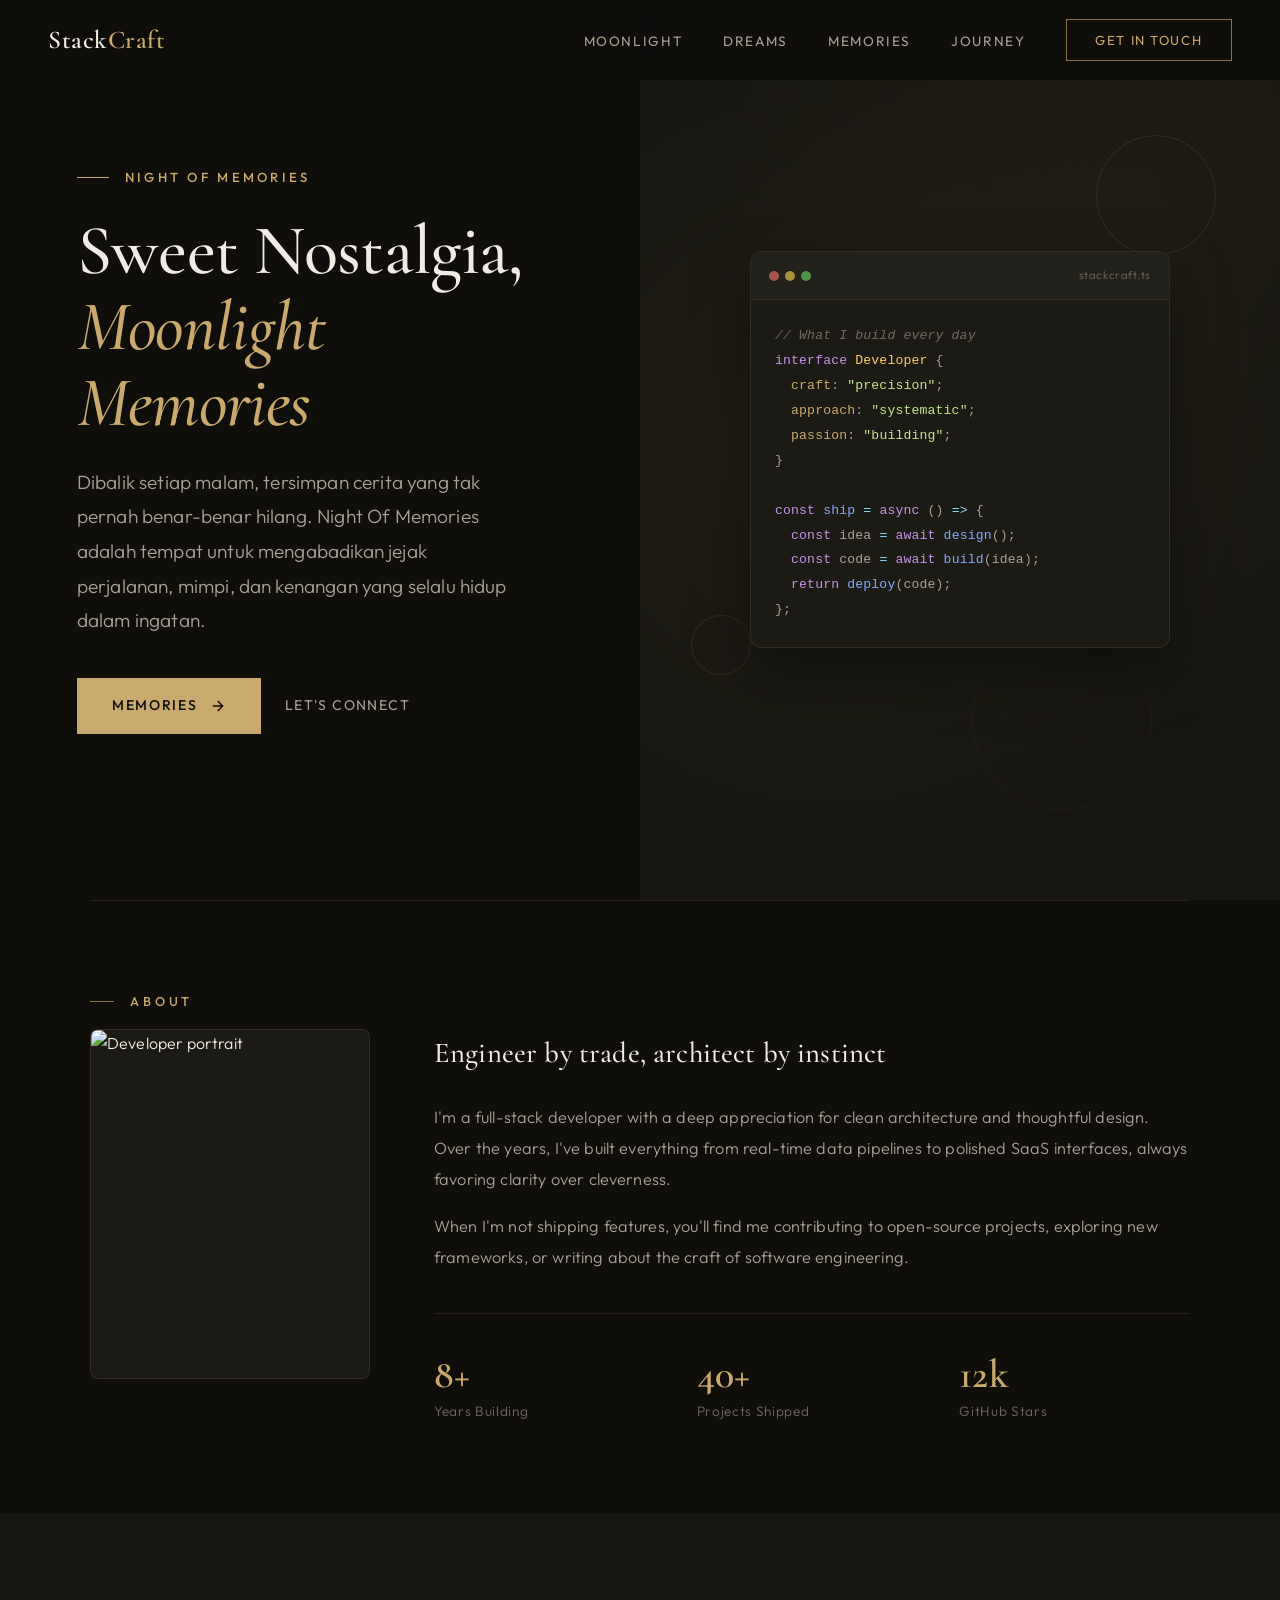
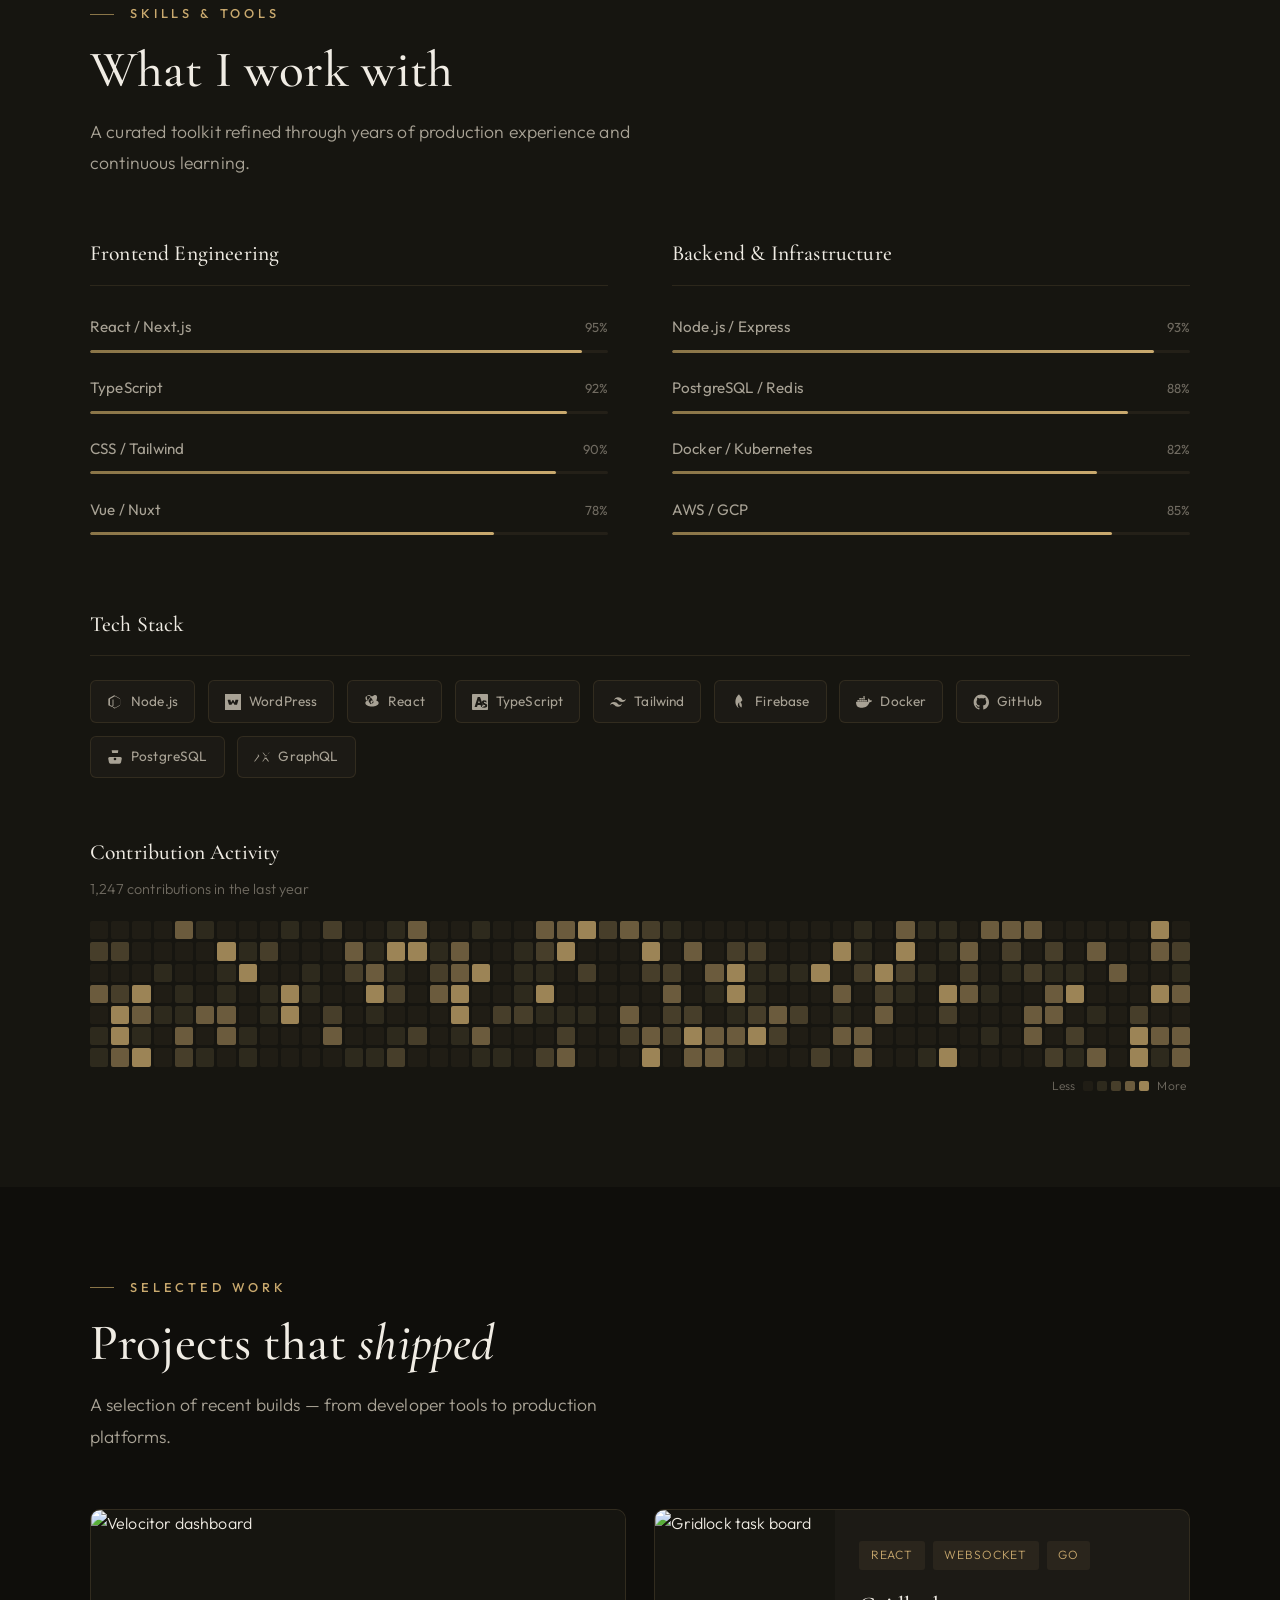
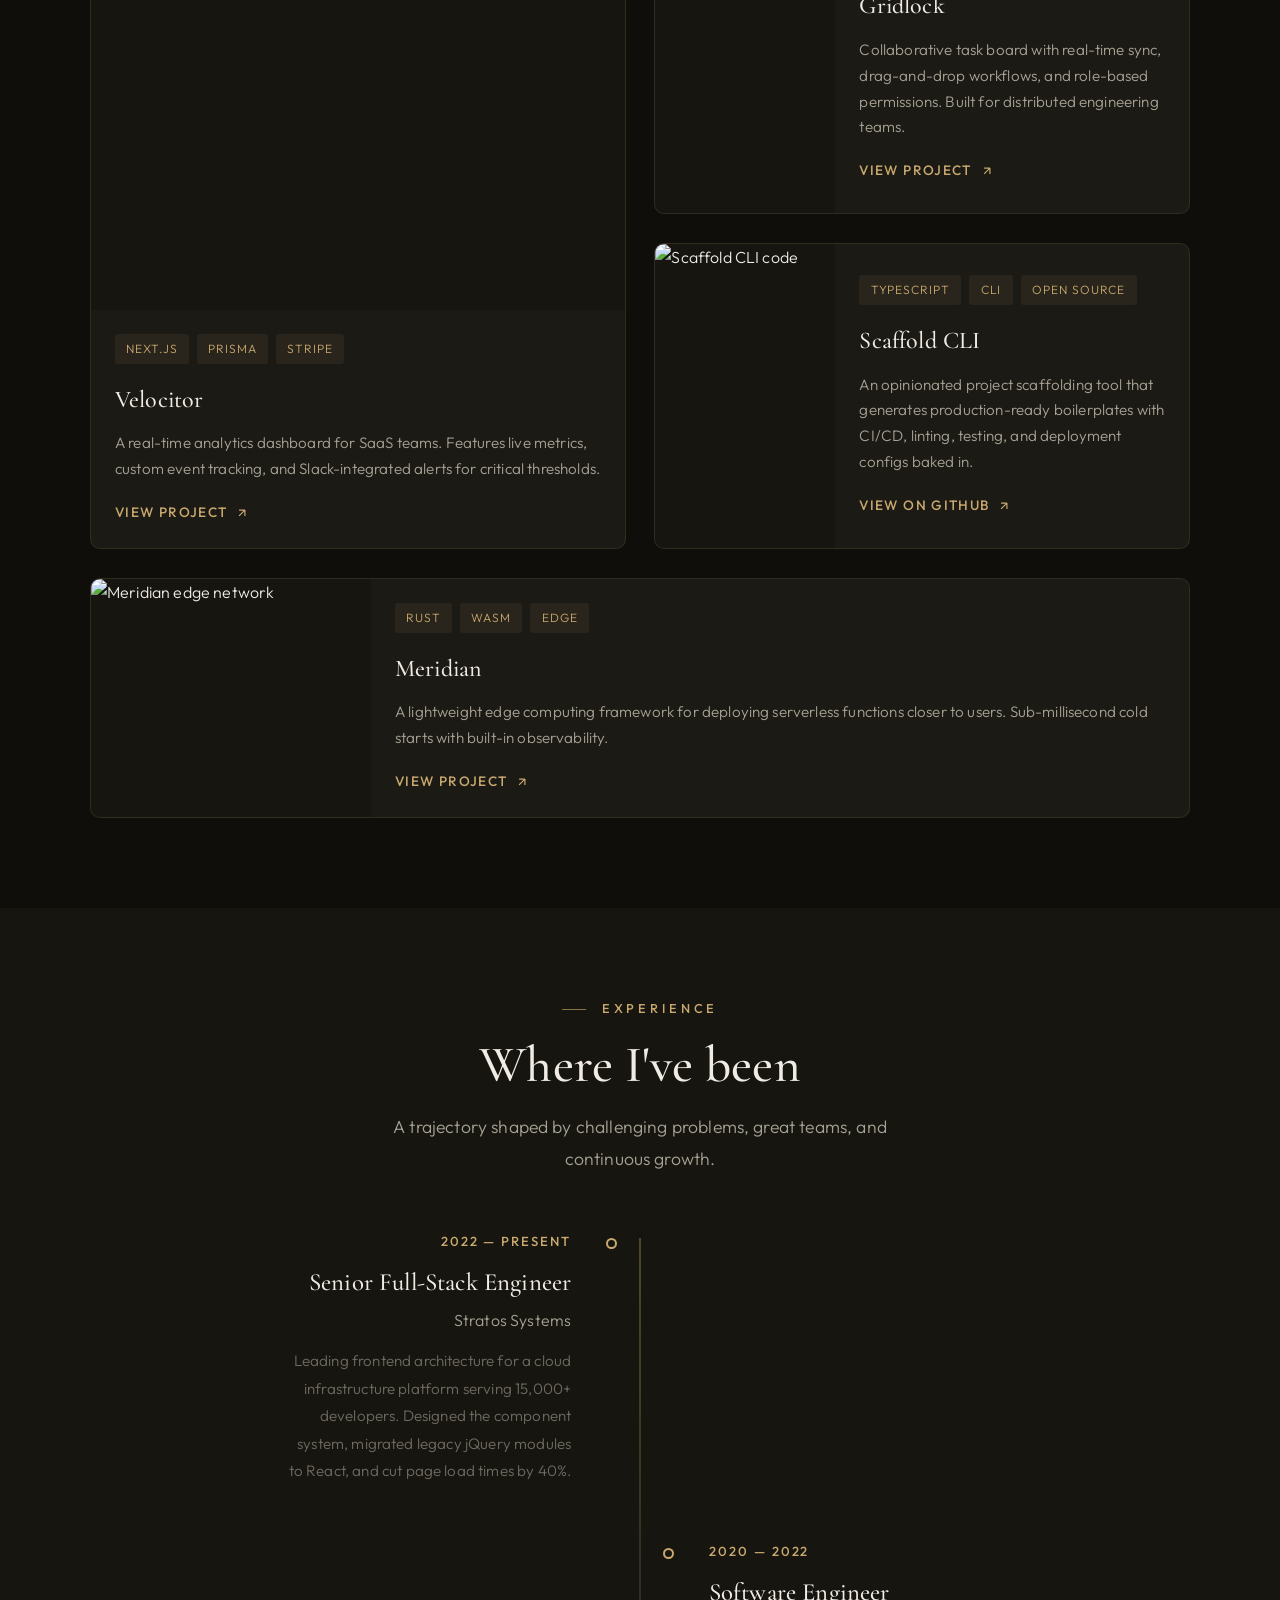
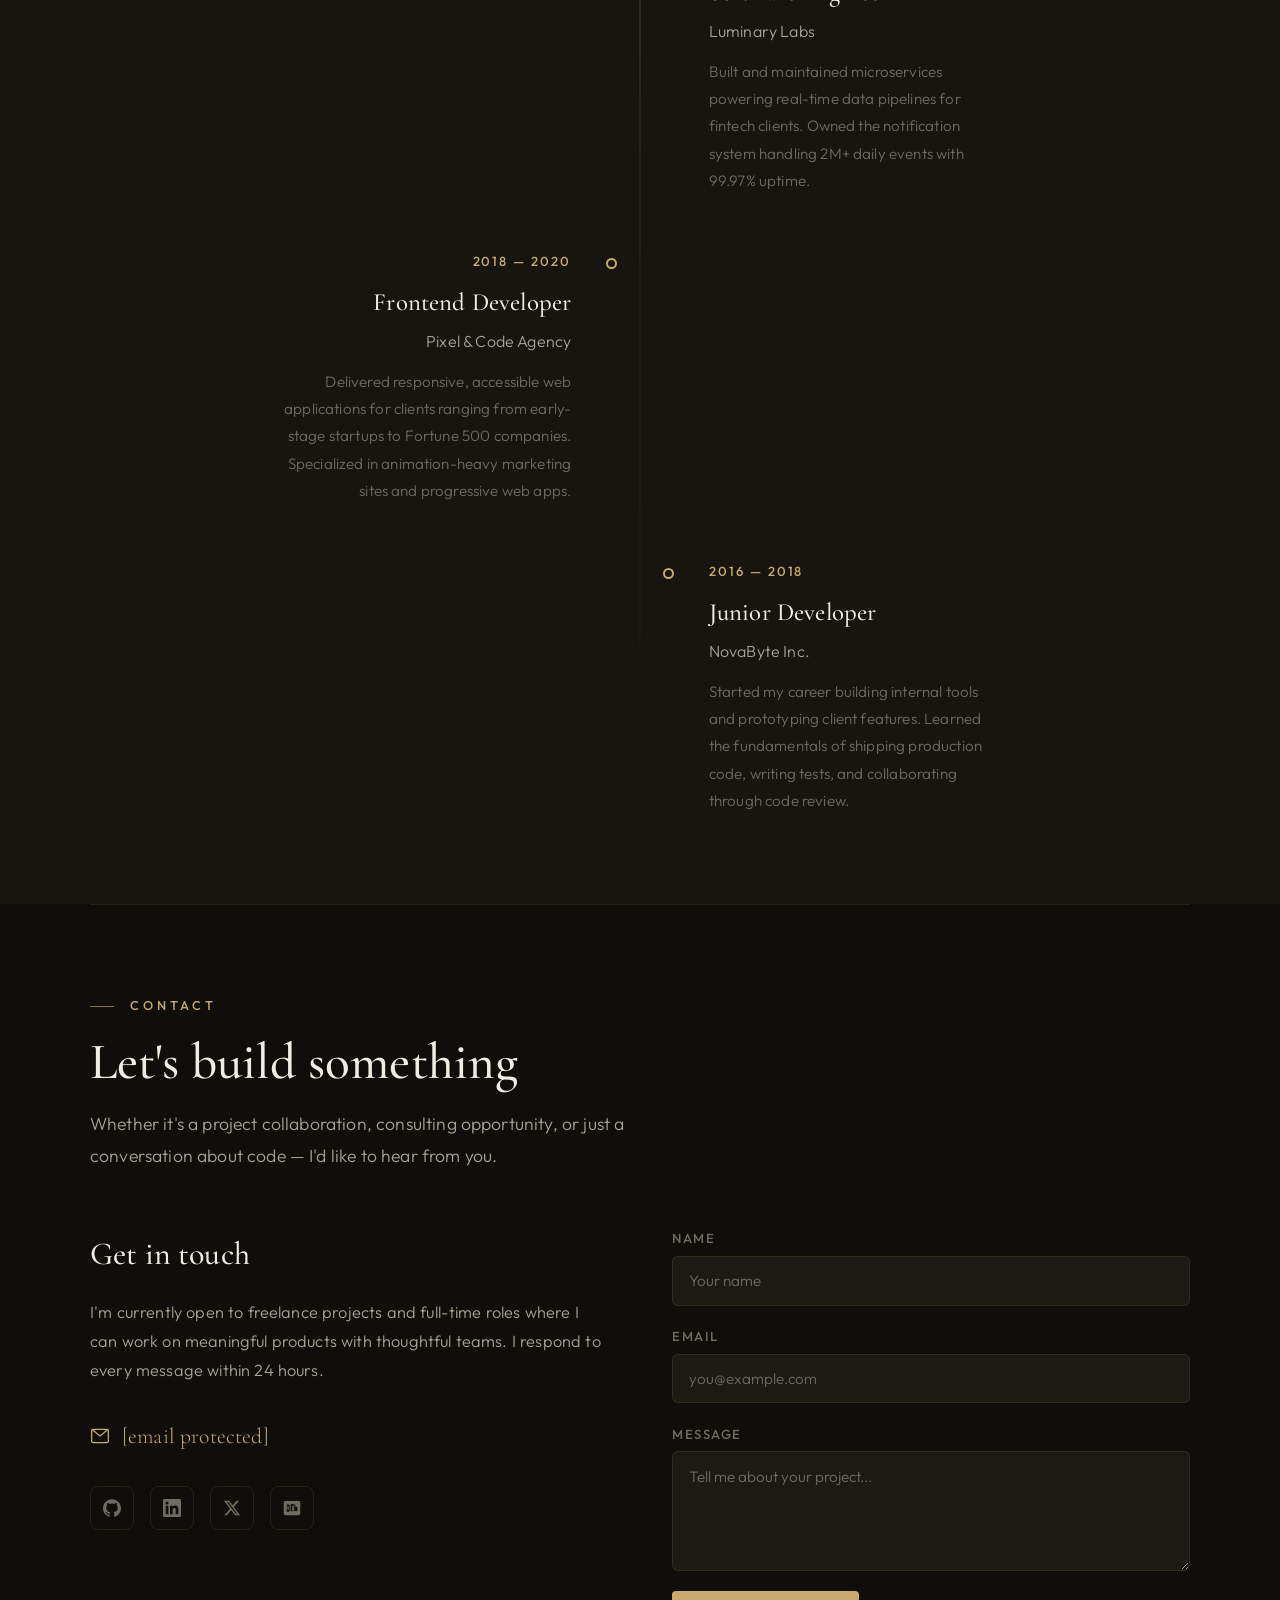
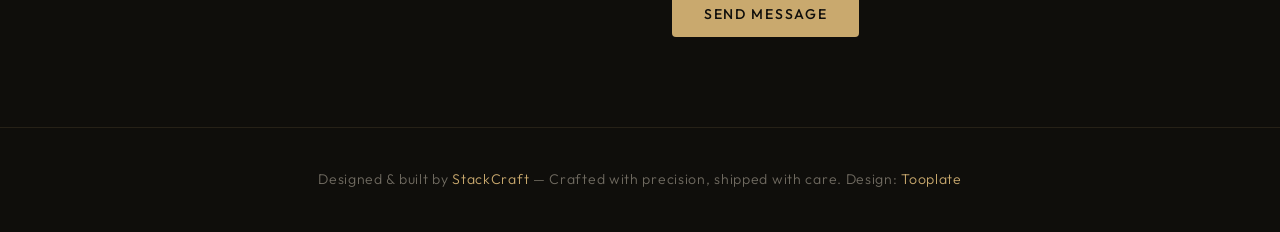
==== index.html @ 0dd288e6 "Update index.html" ====
<!DOCTYPE html>
<html lang="en">
<head>
<meta charset="UTF-8">
<meta name="viewport" content="width=device-width, initial-scale=1.0">
<meta name="description" content="Every Memories Shine Like Star-Memories Never Fade">
<meta name="author" content="Starry Dreams">
<meta name="theme-color" content="#1a1814">
<link rel="icon" type="image/svg+xml" href="data:image/svg+xml,<svg xmlns='http://www.w3.org/2000/svg' viewBox='0 0 32 32'><rect width='32' height='32' rx='6' fill='%231a1814'/><text x='16' y='22' text-anchor='middle' fill='%23c9a96e' font-family='serif' font-size='18' font-weight='bold'>S</text></svg>">
<title>Every Memories Shine Like Star-Memories Never Fade</title>
  <!--
  Tooplate 2162 StackCraft
  https://www.tooplate.com/view/2162-stackcraft
  Free HTML CSS Template
  -->
<link rel="preconnect" href="https://fonts.googleapis.com">
<link rel="preconnect" href="https://fonts.gstatic.com" crossorigin>
<link href="https://fonts.googleapis.com/css2?family=Cormorant+Garamond:ital,wght@0,400;0,500;0,600;0,700;1,400;1,500&family=Outfit:wght@300;400;500;600&display=swap" rel="stylesheet">
  <link rel="stylesheet" href="tooplate-stackcraft-style.css">
</head>
<body>

<!-- ============ NAVIGATION ============ -->
<nav class="nav" id="nav">
  <div class="nav-inner">
    <a href="#hero" class="nav-logo">Stack<span>Craft</span></a>
    <ul class="nav-links" id="navLinks">
      <li><a href="#about">Moonlight</a></li>
      <li><a href="#skills">Dreams</a></li>
      <li><a href="#projects">Memories</a></li>
      <li><a href="#experience">Journey</a></li>
      <li><a href="#contact" class="nav-cta">Get in Touch</a></li>
    </ul>
    <button class="nav-toggle" id="navToggle" aria-label="Toggle navigation">
      <span></span><span></span><span></span>
    </button>
  </div>
</nav>

<!-- ============ HERO ============ -->
<section class="hero" id="hero">
  <div class="hero-content">
    <div class="hero-label">Night Of Memories</div>
    <h1 class="hero-title">Sweet Nostalgia,<br><em>Moonlight Memories</em></h1>
    <p class="hero-tagline">Dibalik setiap malam, tersimpan cerita yang tak pernah benar-benar hilang. Night Of Memories adalah tempat untuk mengabadikan jejak perjalanan, mimpi, dan kenangan yang selalu hidup dalam ingatan.</p>
    <div class="hero-actions">
      <a href="#projects" class="btn-primary">
        Memories
        <svg viewBox="0 0 24 24" fill="none" stroke="currentColor" stroke-width="2" stroke-linecap="round"><path d="M5 12h14M12 5l7 7-7 7"/></svg>
      </a>
      <a href="#contact" class="btn-ghost">Let's connect</a>
    </div>
  </div>

  <div class="hero-visual">
    <div class="hero-float hero-float-1"></div>
    <div class="hero-float hero-float-2"></div>
    <div class="hero-float hero-float-3"></div>

    <div class="hero-code-block">
      <div class="code-header">
        <div class="code-dot"></div>
        <div class="code-dot"></div>
        <div class="code-dot"></div>
        <span class="code-title">stackcraft.ts</span>
      </div>
      <div class="code-body">
        <span class="cm">// What I build every day</span><br>
        <span class="kw">interface</span> <span class="typ">Developer</span> {<br>
        &nbsp;&nbsp;<span class="pr">craft</span>: <span class="str">"precision"</span>;<br>
        &nbsp;&nbsp;<span class="pr">approach</span>: <span class="str">"systematic"</span>;<br>
        &nbsp;&nbsp;<span class="pr">passion</span>: <span class="str">"building"</span>;<br>
        }<br><br>
        <span class="kw">const</span> <span class="fn">ship</span> <span class="op">=</span> <span class="kw">async</span> () <span class="op">=></span> {<br>
        &nbsp;&nbsp;<span class="kw">const</span> idea <span class="op">=</span> <span class="kw">await</span> <span class="fn">design</span>();<br>
        &nbsp;&nbsp;<span class="kw">const</span> code <span class="op">=</span> <span class="kw">await</span> <span class="fn">build</span>(idea);<br>
        &nbsp;&nbsp;<span class="kw">return</span> <span class="fn">deploy</span>(code);<br>
        };
      </div>
    </div>
  </div>
</section>

<!-- ============ ABOUT ============ -->
<div class="divider"></div>
<section class="section" id="about">
  <div class="section-inner">
    <div class="section-label reveal">About</div>
    <div class="about-grid">
      <div class="about-photo reveal">
        <img src="images/about.jpg" alt="Developer portrait" style="width:100%;height:100%;object-fit:cover;">
      </div>
      <div class="about-text reveal">
        <h3>Engineer by trade, architect by instinct</h3>
        <p>I'm a full-stack developer with a deep appreciation for clean architecture and thoughtful design. Over the years, I've built everything from real-time data pipelines to polished SaaS interfaces, always favoring clarity over cleverness.</p>
        <p>When I'm not shipping features, you'll find me contributing to open-source projects, exploring new frameworks, or writing about the craft of software engineering.</p>
        <div class="about-stats">
          <div>
            <div class="stat-number">8+</div>
            <div class="stat-label">Years Building</div>
          </div>
          <div>
            <div class="stat-number">40+</div>
            <div class="stat-label">Projects Shipped</div>
          </div>
          <div>
            <div class="stat-number">12k</div>
            <div class="stat-label">GitHub Stars</div>
          </div>
        </div>
      </div>
    </div>
  </div>
</section>

<!-- ============ SKILLS ============ -->
<section class="section skills-section" id="skills">
  <div class="section-inner">
    <div class="section-label reveal">Skills &amp; Tools</div>
    <div class="section-title reveal">What I work with</div>
    <div class="section-subtitle reveal">A curated toolkit refined through years of production experience and continuous learning.</div>

    <div class="skills-grid">
      <div class="skill-category reveal">
        <h4>Frontend Engineering</h4>
        <div class="skill-bar">
          <div class="skill-bar-header"><span class="skill-bar-name">React / Next.js</span><span class="skill-bar-pct">95%</span></div>
          <div class="skill-bar-track"><div class="skill-bar-fill" style="--w:95%"></div></div>
        </div>
        <div class="skill-bar">
          <div class="skill-bar-header"><span class="skill-bar-name">TypeScript</span><span class="skill-bar-pct">92%</span></div>
          <div class="skill-bar-track"><div class="skill-bar-fill" style="--w:92%"></div></div>
        </div>
        <div class="skill-bar">
          <div class="skill-bar-header"><span class="skill-bar-name">CSS / Tailwind</span><span class="skill-bar-pct">90%</span></div>
          <div class="skill-bar-track"><div class="skill-bar-fill" style="--w:90%"></div></div>
        </div>
        <div class="skill-bar">
          <div class="skill-bar-header"><span class="skill-bar-name">Vue / Nuxt</span><span class="skill-bar-pct">78%</span></div>
          <div class="skill-bar-track"><div class="skill-bar-fill" style="--w:78%"></div></div>
        </div>
      </div>
      <div class="skill-category reveal">
        <h4>Backend &amp; Infrastructure</h4>
        <div class="skill-bar">
          <div class="skill-bar-header"><span class="skill-bar-name">Node.js / Express</span><span class="skill-bar-pct">93%</span></div>
          <div class="skill-bar-track"><div class="skill-bar-fill" style="--w:93%"></div></div>
        </div>
        <div class="skill-bar">
          <div class="skill-bar-header"><span class="skill-bar-name">PostgreSQL / Redis</span><span class="skill-bar-pct">88%</span></div>
          <div class="skill-bar-track"><div class="skill-bar-fill" style="--w:88%"></div></div>
        </div>
        <div class="skill-bar">
          <div class="skill-bar-header"><span class="skill-bar-name">Docker / Kubernetes</span><span class="skill-bar-pct">82%</span></div>
          <div class="skill-bar-track"><div class="skill-bar-fill" style="--w:82%"></div></div>
        </div>
        <div class="skill-bar">
          <div class="skill-bar-header"><span class="skill-bar-name">AWS / GCP</span><span class="skill-bar-pct">85%</span></div>
          <div class="skill-bar-track"><div class="skill-bar-fill" style="--w:85%"></div></div>
        </div>
      </div>
    </div>

    <!-- Tech Stack Icons -->
    <div class="tech-stack reveal">
      <h4>Tech Stack</h4>
      <div class="tech-icons">
        <div class="tech-icon">
          <svg viewBox="0 0 24 24" fill="currentColor"><path d="M12 21.985c-.275 0-.532-.074-.772-.202l-2.439-1.448c-.365-.203-.182-.277-.072-.314.487-.17.586-.21 1.101-.508.056-.03.129-.018.185.015l1.873 1.115c.074.036.166.036.236 0l7.3-4.226c.072-.041.118-.12.118-.21V7.768c0-.091-.046-.174-.118-.213l-7.3-4.222c-.07-.041-.166-.041-.236 0l-7.3 4.222c-.078.041-.122.124-.122.213v8.44c0 .086.046.166.122.21l2 1.157c1.082.548 1.747-.095 1.747-.735V8.502c0-.124.1-.22.222-.22h.936c.12 0 .222.098.222.22v8.338c0 1.449-.788 2.28-2.156 2.28-.42 0-.752 0-1.688-.46l-1.918-1.105A1.551 1.551 0 0 1 2 16.21V7.768c0-.57.301-1.098.79-1.382l7.3-4.226a1.584 1.584 0 0 1 1.544 0l7.3 4.226c.49.286.79.812.79 1.382v8.44c0 .572-.3 1.096-.79 1.38l-7.3 4.223a1.56 1.56 0 0 1-.634.174z"/></svg>
          Node.js
        </div>
        <div class="tech-icon">
          <svg viewBox="0 0 24 24" fill="currentColor"><path d="M0 12v12h24V0H0zm19.34-3.2c.1 0 .36.04.5.28.12.2.1.48.04.7l-1.78 6.1c-.06.22-.22.4-.48.4H14.5c-.14 0-.28-.04-.36-.18l-2.1-3.5-2.38 3.5c-.1.14-.24.18-.38.18H6.38c-.24 0-.42-.18-.48-.4L4.12 9.78c-.04-.22-.06-.5.04-.7.14-.24.4-.28.5-.28h3.08c.28 0 .46.18.52.4l.84 3.58 2.06-3.5c.08-.16.24-.28.44-.28h.64c.2 0 .34.12.44.28l2.02 3.5.86-3.58c.06-.22.26-.4.52-.4z"/></svg>
          WordPress
        </div>
        <div class="tech-icon">
          <svg viewBox="0 0 24 24" fill="currentColor"><path d="M14.23 12.004a2.236 2.236 0 0 1-2.235 2.236 2.236 2.236 0 0 1-2.236-2.236 2.236 2.236 0 0 1 2.235-2.236 2.236 2.236 0 0 1 2.236 2.236zm2.648-10.69c-1.346 0-3.107.96-4.888 2.622C10.21 2.274 8.449 1.314 7.103 1.314c-.897 0-1.636.393-2.142 1.138-.996 1.463-.763 4.164.67 7.413C3.28 10.68 2 12.026 2 13.387 2 16.32 6.84 18.686 12 18.686s10-2.367 10-5.3c0-1.36-1.28-2.706-3.632-3.52 1.434-3.25 1.666-5.95.67-7.413-.506-.745-1.244-1.138-2.14-1.138zM7.103 2.714c.474 0 1.494.362 2.884 1.616-1.262 1.22-2.47 2.71-3.504 4.363A29.496 29.496 0 0 0 3.26 9.86c-1.152-2.65-1.326-4.736-.654-5.724.28-.412.676-.622 1.202-.622h.001l.294.2zm-.4 7.688c.467-.892.982-1.74 1.538-2.536a27.16 27.16 0 0 1 1.96-2.546 27.16 27.16 0 0 1 1.96 2.546c.556.796 1.072 1.644 1.538 2.536a26.27 26.27 0 0 1-1.538 2.536 27.16 27.16 0 0 1-1.96 2.546 27.16 27.16 0 0 1-1.96-2.546 26.27 26.27 0 0 1-1.538-2.536zm7.674 4.79c-.748.868-1.538 1.672-2.358 2.4.82-.728 1.61-1.532 2.358-2.4z"/></svg>
          React
        </div>
        <div class="tech-icon">
          <svg viewBox="0 0 24 24" fill="currentColor"><path d="M1.125 0C.502 0 0 .502 0 1.125v21.75C0 23.498.502 24 1.125 24h21.75c.623 0 1.125-.502 1.125-1.125V1.125C24 .502 23.498 0 22.875 0zm17.363 9.75c.612 0 1.154.037 1.677.12a6.988 6.988 0 0 1 1.407.405v3.068h-.006a3.348 3.348 0 0 0-.633-.81 2.82 2.82 0 0 0-1.071-.637 2.34 2.34 0 0 0-.825-.15c-.318 0-.6.075-.843.225-.24.15-.36.39-.36.72 0 .21.06.39.18.54.12.15.27.27.45.375.18.105.39.195.63.27.24.075.48.15.72.225.42.12.81.27 1.17.45.36.18.675.405.945.675.27.27.48.585.63.945.15.36.225.78.225 1.26 0 .645-.12 1.17-.36 1.575-.24.405-.57.72-.99.945-.42.225-.9.375-1.44.45a9.497 9.497 0 0 1-1.71.105 10.58 10.58 0 0 1-1.875-.18 6.018 6.018 0 0 1-1.5-.495v-3.27a3.91 3.91 0 0 0 .75.87c.285.255.6.465.945.63.345.165.69.285 1.035.36.345.075.66.105.945.105.39 0 .705-.06.945-.18.24-.12.36-.345.36-.675 0-.24-.075-.435-.225-.585a2.136 2.136 0 0 0-.6-.42 8.162 8.162 0 0 0-.84-.345l-.975-.345c-.795-.3-1.41-.72-1.845-1.26-.435-.54-.652-1.215-.652-2.025 0-.585.12-1.095.36-1.53.24-.435.555-.795.945-1.08.39-.285.84-.495 1.35-.63.51-.135 1.035-.202 1.575-.202zM8.602 4.5h3.45L17.4 19.5H13.8l-.933-2.834H8.437L7.5 19.5H3.9zm1.8 4.95L9.127 13.5h2.636L10.388 9.45z"/></svg>
          TypeScript
        </div>
        <div class="tech-icon">
          <svg viewBox="0 0 24 24" fill="currentColor"><path d="M12.001 4.8c-3.2 0-5.2 1.6-6 4.8 1.2-1.6 2.6-2.2 4.2-1.8.913.228 1.565.89 2.288 1.624C13.666 10.618 15.027 12 18.001 12c3.2 0 5.2-1.6 6-4.8-1.2 1.6-2.6 2.2-4.2 1.8-.913-.228-1.565-.89-2.288-1.624C16.337 6.182 14.976 4.8 12.001 4.8zm-6 7.2c-3.2 0-5.2 1.6-6 4.8 1.2-1.6 2.6-2.2 4.2-1.8.913.228 1.565.89 2.288 1.624 1.177 1.194 2.538 2.576 5.512 2.576 3.2 0 5.2-1.6 6-4.8-1.2 1.6-2.6 2.2-4.2 1.8-.913-.228-1.565-.89-2.288-1.624C10.337 13.382 8.976 12 6.001 12z"/></svg>
          Tailwind
        </div>
        <div class="tech-icon">
          <svg viewBox="0 0 24 24" fill="currentColor"><path d="M17.193 9.555c-1.264-5.58-4.252-7.414-4.573-8.115-.28-.394-.53-.954-.735-1.44-.036.495-.055.685-.523 1.184-.723.566-4.438 3.682-4.74 10.02-.282 5.912 4.27 9.435 4.888 9.884l.07.05A73.49 73.49 0 0 1 10.3 18.2c-.25-2.14.37-4.128 2.287-5.7 0 0-.684 2.542.086 4.37.462 1.092 1.348 2.066 1.81 2.584.313.352.68.638 1.093.842a6.154 6.154 0 0 0 .662-2.47c.07-1.032-.09-2.073-.464-3.034-.358-.937-.927-1.78-1.58-2.237z"/></svg>
          Firebase
        </div>
        <div class="tech-icon">
          <svg viewBox="0 0 24 24" fill="currentColor"><path d="M13.983 11.078h2.119a.186.186 0 0 0 .186-.185V9.006a.186.186 0 0 0-.186-.186h-2.119a.185.185 0 0 0-.185.185v1.888c0 .102.083.185.185.185m-2.954-5.43h2.118a.186.186 0 0 0 .186-.186V3.574a.186.186 0 0 0-.186-.185h-2.118a.185.185 0 0 0-.185.185v1.888c0 .102.082.185.185.186m0 2.716h2.118a.187.187 0 0 0 .186-.186V6.29a.186.186 0 0 0-.186-.185h-2.118a.185.185 0 0 0-.185.185v1.887c0 .102.082.185.185.186m-2.93 0h2.12a.186.186 0 0 0 .184-.186V6.29a.185.185 0 0 0-.185-.185H8.1a.185.185 0 0 0-.185.185v1.887c0 .102.083.185.185.186m-2.964 0h2.119a.186.186 0 0 0 .185-.186V6.29a.186.186 0 0 0-.185-.185H5.136a.186.186 0 0 0-.186.185v1.887c0 .102.084.185.186.186m5.893 2.715h2.118a.186.186 0 0 0 .186-.185V9.006a.186.186 0 0 0-.186-.186h-2.118a.185.185 0 0 0-.185.185v1.888c0 .102.082.185.185.185m-2.93 0h2.12a.185.185 0 0 0 .184-.185V9.006a.185.185 0 0 0-.184-.186h-2.12a.185.185 0 0 0-.184.185v1.888c0 .102.083.185.185.185m-2.964 0h2.119a.185.185 0 0 0 .185-.185V9.006a.186.186 0 0 0-.185-.186H5.136a.186.186 0 0 0-.186.186v1.887c0 .102.084.185.186.185m-2.92 0h2.12a.185.185 0 0 0 .184-.185V9.006a.185.185 0 0 0-.184-.186h-2.12a.185.185 0 0 0-.184.185v1.888c0 .102.082.185.185.185M23.763 9.89c-.065-.051-.672-.51-1.954-.51-.338.001-.676.03-1.01.087-.248-1.7-1.653-2.53-1.716-2.566l-.344-.199-.226.327c-.284.438-.49.922-.612 1.43-.23.97-.09 1.882.403 2.661-.595.332-1.55.413-1.744.42H.751a.751.751 0 0 0-.75.748 11.687 11.687 0 0 0 .692 4.062c.545 1.428 1.355 2.48 2.41 3.124 1.18.723 3.1 1.137 5.275 1.137.983.003 1.963-.086 2.93-.266a12.228 12.228 0 0 0 3.823-1.389c.98-.567 1.86-1.288 2.61-2.136 1.252-1.418 1.998-2.997 2.553-4.4h.221c1.372 0 2.215-.549 2.68-1.009.309-.293.55-.65.707-1.046l.098-.288z"/></svg>
          Docker
        </div>
        <div class="tech-icon">
          <svg viewBox="0 0 24 24" fill="currentColor"><path d="M12.5.75C6.146.75 1 5.896 1 12.25c0 5.089 3.292 9.387 7.863 10.91.575.101.79-.244.79-.546 0-.273-.014-1.178-.014-2.142-2.889.532-3.636-.704-3.866-1.35-.13-.331-.69-1.352-1.18-1.625-.402-.216-.977-.748-.014-.762.906-.014 1.553.834 1.769 1.179 1.035 1.74 2.688 1.25 3.349.948.1-.747.402-1.25.733-1.538-2.559-.287-5.232-1.279-5.232-5.678 0-1.25.445-2.285 1.178-3.09-.115-.288-.517-1.467.115-3.048 0 0 .963-.302 3.163 1.179.92-.259 1.897-.388 2.875-.388.977 0 1.955.13 2.875.388 2.2-1.495 3.162-1.179 3.162-1.179.633 1.581.23 2.76.115 3.048.733.805 1.179 1.825 1.179 3.09 0 4.413-2.688 5.39-5.247 5.678.417.36.776 1.05.776 2.128 0 1.538-.014 2.774-.014 3.162 0 .302.216.662.79.547C20.709 21.637 24 17.324 24 12.25 24 5.896 18.854.75 12.5.75z"/></svg>
          GitHub
        </div>
        <div class="tech-icon">
          <svg viewBox="0 0 24 24" fill="currentColor"><path d="M22.2 14.322L21.1 20a2.371 2.371 0 0 1-2.3 2H5.2a2.371 2.371 0 0 1-2.3-2l-1.1-5.678A2.287 2.287 0 0 1 4 11.822H20a2.287 2.287 0 0 1 2.2 2.5zM12 17a2 2 0 1 0-2-2 2 2 0 0 0 2 2zM7.7 6h8.6L17 2H7z"/></svg>
          PostgreSQL
        </div>
        <div class="tech-icon">
          <svg viewBox="0 0 24 24" fill="currentColor"><path d="M24 18.588a1.529 1.529 0 0 1-1.895-.72l-3.45-4.771-.5-.667-4.003 5.444a1.466 1.466 0 0 1-1.802.708l5.158-6.92-4.798-6.251a1.595 1.595 0 0 1 1.9.666l3.576 4.83 3.596-4.81a1.435 1.435 0 0 1 1.788-.668L15.659 12l5.341 6.588zM.002 18.142l1.313-1.615L0 18.098l.002.044zm5.784-10.7 2.182 2.95L2.07 17.86c-.48.64-1.24.938-1.964.71l5.68-7.627V7.442z"/></svg>
          GraphQL
        </div>
      </div>
    </div>

    <!-- GitHub Contributions Grid -->
    <div class="github-section reveal">
      <h4>Contribution Activity</h4>
      <p class="github-subtitle">1,247 contributions in the last year</p>
      <div class="contrib-grid" id="contribGrid"><div class="contrib-cell"></div><div class="contrib-cell"></div><div class="contrib-cell"></div><div class="contrib-cell"></div><div class="contrib-cell l3"></div><div class="contrib-cell l1"></div><div class="contrib-cell"></div><div class="contrib-cell"></div><div class="contrib-cell"></div><div class="contrib-cell l1"></div><div class="contrib-cell"></div><div class="contrib-cell l2"></div><div class="contrib-cell"></div><div class="contrib-cell"></div><div class="contrib-cell l1"></div><div class="contrib-cell l3"></div><div class="contrib-cell"></div><div class="contrib-cell"></div><div class="contrib-cell l1"></div><div class="contrib-cell"></div><div class="contrib-cell"></div><div class="contrib-cell l3"></div><div class="contrib-cell l3"></div><div class="contrib-cell l4"></div><div class="contrib-cell l2"></div><div class="contrib-cell l3"></div><div class="contrib-cell l2"></div><div class="contrib-cell l1"></div><div class="contrib-cell"></div><div class="contrib-cell"></div><div class="contrib-cell"></div><div class="contrib-cell"></div><div class="contrib-cell"></div><div class="contrib-cell"></div><div class="contrib-cell"></div><div class="contrib-cell"></div><div class="contrib-cell l1"></div><div class="contrib-cell"></div><div class="contrib-cell l3"></div><div class="contrib-cell l1"></div><div class="contrib-cell l1"></div><div class="contrib-cell"></div><div class="contrib-cell l3"></div><div class="contrib-cell l3"></div><div class="contrib-cell l3"></div><div class="contrib-cell"></div><div class="contrib-cell"></div><div class="contrib-cell"></div><div class="contrib-cell"></div><div class="contrib-cell"></div><div class="contrib-cell l4"></div><div class="contrib-cell"></div><div class="contrib-cell l2"></div><div class="contrib-cell l2"></div><div class="contrib-cell"></div><div class="contrib-cell"></div><div class="contrib-cell"></div><div class="contrib-cell"></div><div class="contrib-cell l4"></div><div class="contrib-cell l1"></div><div class="contrib-cell l2"></div><div class="contrib-cell"></div><div class="contrib-cell"></div><div class="contrib-cell"></div><div class="contrib-cell l3"></div><div class="contrib-cell l1"></div><div class="contrib-cell l4"></div><div class="contrib-cell l4"></div><div class="contrib-cell l1"></div><div class="contrib-cell l3"></div><div class="contrib-cell"></div><div class="contrib-cell"></div><div class="contrib-cell l1"></div><div class="contrib-cell l2"></div><div class="contrib-cell l4"></div><div class="contrib-cell"></div><div class="contrib-cell"></div><div class="contrib-cell"></div><div class="contrib-cell l4"></div><div class="contrib-cell"></div><div class="contrib-cell l3"></div><div class="contrib-cell"></div><div class="contrib-cell l2"></div><div class="contrib-cell l2"></div><div class="contrib-cell"></div><div class="contrib-cell"></div><div class="contrib-cell"></div><div class="contrib-cell l4"></div><div class="contrib-cell l1"></div><div class="contrib-cell"></div><div class="contrib-cell l4"></div><div class="contrib-cell"></div><div class="contrib-cell l1"></div><div class="contrib-cell l3"></div><div class="contrib-cell"></div><div class="contrib-cell l2"></div><div class="contrib-cell"></div><div class="contrib-cell l2"></div><div class="contrib-cell"></div><div class="contrib-cell l3"></div><div class="contrib-cell"></div><div class="contrib-cell"></div><div class="contrib-cell l3"></div><div class="contrib-cell l2"></div><div class="contrib-cell"></div><div class="contrib-cell"></div><div class="contrib-cell"></div><div class="contrib-cell l1"></div><div class="contrib-cell"></div><div class="contrib-cell"></div><div class="contrib-cell l1"></div><div class="contrib-cell l4"></div><div class="contrib-cell"></div><div class="contrib-cell"></div><div class="contrib-cell l1"></div><div class="contrib-cell"></div><div class="contrib-cell l2"></div><div class="contrib-cell l3"></div><div class="contrib-cell l1"></div><div class="contrib-cell"></div><div class="contrib-cell l2"></div><div class="contrib-cell l3"></div><div class="contrib-cell l4"></div><div class="contrib-cell"></div><div class="contrib-cell l1"></div><div class="contrib-cell l1"></div><div class="contrib-cell"></div><div class="contrib-cell l2"></div><div class="contrib-cell"></div><div class="contrib-cell"></div><div class="contrib-cell l2"></div><div class="contrib-cell l2"></div><div class="contrib-cell"></div><div class="contrib-cell l3"></div><div class="contrib-cell l4"></div><div class="contrib-cell l1"></div><div class="contrib-cell l1"></div><div class="contrib-cell l1"></div><div class="contrib-cell l4"></div><div class="contrib-cell"></div><div class="contrib-cell l2"></div><div class="contrib-cell l4"></div><div class="contrib-cell l2"></div><div class="contrib-cell l1"></div><div class="contrib-cell"></div><div class="contrib-cell l2"></div><div class="contrib-cell"></div><div class="contrib-cell l1"></div><div class="contrib-cell l2"></div><div class="contrib-cell l1"></div><div class="contrib-cell l1"></div><div class="contrib-cell"></div><div class="contrib-cell l3"></div><div class="contrib-cell"></div><div class="contrib-cell"></div><div class="contrib-cell l1"></div><div class="contrib-cell l3"></div><div class="contrib-cell l2"></div><div class="contrib-cell l4"></div><div class="contrib-cell"></div><div class="contrib-cell l1"></div><div class="contrib-cell"></div><div class="contrib-cell l1"></div><div class="contrib-cell"></div><div class="contrib-cell l1"></div><div class="contrib-cell l4"></div><div class="contrib-cell l1"></div><div class="contrib-cell"></div><div class="contrib-cell"></div><div class="contrib-cell l4"></div><div class="contrib-cell l2"></div><div class="contrib-cell"></div><div class="contrib-cell l3"></div><div class="contrib-cell l4"></div><div class="contrib-cell"></div><div class="contrib-cell"></div><div class="contrib-cell l1"></div><div class="contrib-cell l4"></div><div class="contrib-cell"></div><div class="contrib-cell"></div><div class="contrib-cell"></div><div class="contrib-cell"></div><div class="contrib-cell"></div><div class="contrib-cell l3"></div><div class="contrib-cell"></div><div class="contrib-cell l1"></div><div class="contrib-cell l4"></div><div class="contrib-cell l1"></div><div class="contrib-cell"></div><div class="contrib-cell"></div><div class="contrib-cell"></div><div class="contrib-cell l3"></div><div class="contrib-cell"></div><div class="contrib-cell l2"></div><div class="contrib-cell l1"></div><div class="contrib-cell"></div><div class="contrib-cell l4"></div><div class="contrib-cell l3"></div><div class="contrib-cell l1"></div><div class="contrib-cell"></div><div class="contrib-cell"></div><div class="contrib-cell l3"></div><div class="contrib-cell l4"></div><div class="contrib-cell"></div><div class="contrib-cell"></div><div class="contrib-cell"></div><div class="contrib-cell l4"></div><div class="contrib-cell l3"></div><div class="contrib-cell"></div><div class="contrib-cell l4"></div><div class="contrib-cell l3"></div><div class="contrib-cell l1"></div><div class="contrib-cell l1"></div><div class="contrib-cell l3"></div><div class="contrib-cell l3"></div><div class="contrib-cell"></div><div class="contrib-cell l1"></div><div class="contrib-cell l4"></div><div class="contrib-cell"></div><div class="contrib-cell l2"></div><div class="contrib-cell"></div><div class="contrib-cell l1"></div><div class="contrib-cell"></div><div class="contrib-cell"></div><div class="contrib-cell"></div><div class="contrib-cell l4"></div><div class="contrib-cell"></div><div class="contrib-cell l2"></div><div class="contrib-cell l2"></div><div class="contrib-cell l1"></div><div class="contrib-cell l1"></div><div class="contrib-cell l1"></div><div class="contrib-cell"></div><div class="contrib-cell l3"></div><div class="contrib-cell"></div><div class="contrib-cell l2"></div><div class="contrib-cell l2"></div><div class="contrib-cell"></div><div class="contrib-cell l1"></div><div class="contrib-cell l2"></div><div class="contrib-cell l3"></div><div class="contrib-cell l2"></div><div class="contrib-cell"></div><div class="contrib-cell l1"></div><div class="contrib-cell"></div><div class="contrib-cell l3"></div><div class="contrib-cell"></div><div class="contrib-cell"></div><div class="contrib-cell l2"></div><div class="contrib-cell"></div><div class="contrib-cell"></div><div class="contrib-cell"></div><div class="contrib-cell l3"></div><div class="contrib-cell l3"></div><div class="contrib-cell"></div><div class="contrib-cell l1"></div><div class="contrib-cell"></div><div class="contrib-cell l2"></div><div class="contrib-cell"></div><div class="contrib-cell"></div><div class="contrib-cell l1"></div><div class="contrib-cell l4"></div><div class="contrib-cell l1"></div><div class="contrib-cell"></div><div class="contrib-cell l3"></div><div class="contrib-cell"></div><div class="contrib-cell l3"></div><div class="contrib-cell l1"></div><div class="contrib-cell"></div><div class="contrib-cell"></div><div class="contrib-cell"></div><div class="contrib-cell l3"></div><div class="contrib-cell"></div><div class="contrib-cell"></div><div class="contrib-cell l1"></div><div class="contrib-cell l2"></div><div class="contrib-cell"></div><div class="contrib-cell l1"></div><div class="contrib-cell l3"></div><div class="contrib-cell"></div><div class="contrib-cell"></div><div class="contrib-cell"></div><div class="contrib-cell l2"></div><div class="contrib-cell"></div><div class="contrib-cell"></div><div class="contrib-cell l2"></div><div class="contrib-cell l3"></div><div class="contrib-cell l2"></div><div class="contrib-cell l4"></div><div class="contrib-cell l3"></div><div class="contrib-cell l3"></div><div class="contrib-cell l4"></div><div class="contrib-cell l2"></div><div class="contrib-cell"></div><div class="contrib-cell"></div><div class="contrib-cell l3"></div><div class="contrib-cell l3"></div><div class="contrib-cell"></div><div class="contrib-cell"></div><div class="contrib-cell"></div><div class="contrib-cell"></div><div class="contrib-cell"></div><div class="contrib-cell l1"></div><div class="contrib-cell"></div><div class="contrib-cell l3"></div><div class="contrib-cell"></div><div class="contrib-cell l2"></div><div class="contrib-cell"></div><div class="contrib-cell"></div><div class="contrib-cell l4"></div><div class="contrib-cell l3"></div><div class="contrib-cell l3"></div><div class="contrib-cell l1"></div><div class="contrib-cell l3"></div><div class="contrib-cell l4"></div><div class="contrib-cell"></div><div class="contrib-cell l2"></div><div class="contrib-cell l1"></div><div class="contrib-cell"></div><div class="contrib-cell l1"></div><div class="contrib-cell"></div><div class="contrib-cell"></div><div class="contrib-cell"></div><div class="contrib-cell"></div><div class="contrib-cell l1"></div><div class="contrib-cell l1"></div><div class="contrib-cell l2"></div><div class="contrib-cell"></div><div class="contrib-cell"></div><div class="contrib-cell"></div><div class="contrib-cell l1"></div><div class="contrib-cell l1"></div><div class="contrib-cell"></div><div class="contrib-cell l2"></div><div class="contrib-cell l3"></div><div class="contrib-cell"></div><div class="contrib-cell"></div><div class="contrib-cell"></div><div class="contrib-cell l4"></div><div class="contrib-cell"></div><div class="contrib-cell l3"></div><div class="contrib-cell l3"></div><div class="contrib-cell l1"></div><div class="contrib-cell"></div><div class="contrib-cell"></div><div class="contrib-cell"></div><div class="contrib-cell l2"></div><div class="contrib-cell"></div><div class="contrib-cell l3"></div><div class="contrib-cell"></div><div class="contrib-cell"></div><div class="contrib-cell l1"></div><div class="contrib-cell l4"></div><div class="contrib-cell"></div><div class="contrib-cell"></div><div class="contrib-cell"></div><div class="contrib-cell"></div><div class="contrib-cell l2"></div><div class="contrib-cell l1"></div><div class="contrib-cell l3"></div><div class="contrib-cell"></div><div class="contrib-cell l4"></div><div class="contrib-cell l1"></div><div class="contrib-cell l3"></div></div>
      <div class="contrib-legend">
        <span>Less</span>
        <div class="contrib-legend-cell" style="background: rgba(201,169,110,0.06)"></div>
        <div class="contrib-legend-cell" style="background: rgba(201,169,110,0.14)"></div>
        <div class="contrib-legend-cell" style="background: rgba(201,169,110,0.28)"></div>
        <div class="contrib-legend-cell" style="background: rgba(201,169,110,0.48)"></div>
        <div class="contrib-legend-cell" style="background: rgba(201,169,110,0.75)"></div>
        <span>More</span>
      </div>
    </div>
  </div>
</section>

<!-- ============ PROJECTS ============ -->
<section class="section" id="projects">
  <div class="section-inner">
    <div class="section-label reveal">Selected Work</div>
    <div class="section-title reveal">Projects that <em>shipped</em></div>
    <div class="section-subtitle reveal">A selection of recent builds — from developer tools to production platforms.</div>

    <div class="projects-grid">
      <div class="project-card reveal">
        <div class="project-thumb">
          <img src="images/project-1.jpg" alt="Velocitor dashboard" style="width:100%;height:100%;object-fit:cover;">
        </div>
        <div class="project-info">
          <div class="project-tags"><span class="project-tag">Next.js</span><span class="project-tag">Prisma</span><span class="project-tag">Stripe</span></div>
          <h3 class="project-name">Velocitor</h3>
          <p class="project-desc">A real-time analytics dashboard for SaaS teams. Features live metrics, custom event tracking, and Slack-integrated alerts for critical thresholds.</p>
          <a href="#" class="project-link">View Project <svg viewBox="0 0 24 24" fill="none" stroke="currentColor" stroke-width="2"><path d="M7 17L17 7M17 7H7M17 7v10"/></svg></a>
        </div>
      </div>

      <div class="project-card reveal">
        <div class="project-thumb">
          <img src="images/project-2.jpg" alt="Gridlock task board" style="width:100%;height:100%;object-fit:cover;">
        </div>
        <div class="project-info">
          <div class="project-tags"><span class="project-tag">React</span><span class="project-tag">WebSocket</span><span class="project-tag">Go</span></div>
          <h3 class="project-name">Gridlock</h3>
          <p class="project-desc">Collaborative task board with real-time sync, drag-and-drop workflows, and role-based permissions. Built for distributed engineering teams.</p>
          <a href="#" class="project-link">View Project <svg viewBox="0 0 24 24" fill="none" stroke="currentColor" stroke-width="2"><path d="M7 17L17 7M17 7H7M17 7v10"/></svg></a>
        </div>
      </div>

      <div class="project-card reveal">
        <div class="project-thumb">
          <img src="images/project-3.jpg" alt="Scaffold CLI code" style="width:100%;height:100%;object-fit:cover;">
        </div>
        <div class="project-info">
          <div class="project-tags"><span class="project-tag">TypeScript</span><span class="project-tag">CLI</span><span class="project-tag">Open Source</span></div>
          <h3 class="project-name">Scaffold CLI</h3>
          <p class="project-desc">An opinionated project scaffolding tool that generates production-ready boilerplates with CI/CD, linting, testing, and deployment configs baked in.</p>
          <a href="#" class="project-link">View on GitHub <svg viewBox="0 0 24 24" fill="none" stroke="currentColor" stroke-width="2"><path d="M7 17L17 7M17 7H7M17 7v10"/></svg></a>
        </div>
      </div>

      <div class="project-card reveal">
        <div class="project-thumb">
          <img src="images/project-4.jpg" alt="Meridian edge network" style="width:100%;height:100%;object-fit:cover;">
        </div>
        <div class="project-info">
          <div class="project-tags"><span class="project-tag">Rust</span><span class="project-tag">WASM</span><span class="project-tag">Edge</span></div>
          <h3 class="project-name">Meridian</h3>
          <p class="project-desc">A lightweight edge computing framework for deploying serverless functions closer to users. Sub-millisecond cold starts with built-in observability.</p>
          <a href="#" class="project-link">View Project <svg viewBox="0 0 24 24" fill="none" stroke="currentColor" stroke-width="2"><path d="M7 17L17 7M17 7H7M17 7v10"/></svg></a>
        </div>
      </div>
    </div>
  </div>
</section>

<!-- ============ EXPERIENCE ============ -->
<section class="section experience-section" id="experience">
  <div class="section-inner">
    <div class="section-label reveal">Experience</div>
    <div class="section-title reveal">Where I've been</div>
    <div class="section-subtitle reveal">A trajectory shaped by challenging problems, great teams, and continuous growth.</div>

    <div class="timeline">
      <div class="timeline-item reveal">
        <div class="timeline-dot"></div>
        <div class="timeline-date">2022 — Present</div>
        <div class="timeline-role">Senior Full-Stack Engineer</div>
        <div class="timeline-company">Stratos Systems</div>
        <div class="timeline-desc">Leading frontend architecture for a cloud infrastructure platform serving 15,000+ developers. Designed the component system, migrated legacy jQuery modules to React, and cut page load times by 40%.</div>
      </div>

      <div class="timeline-item reveal">
        <div class="timeline-dot"></div>
        <div class="timeline-date">2020 — 2022</div>
        <div class="timeline-role">Software Engineer</div>
        <div class="timeline-company">Luminary Labs</div>
        <div class="timeline-desc">Built and maintained microservices powering real-time data pipelines for fintech clients. Owned the notification system handling 2M+ daily events with 99.97% uptime.</div>
      </div>

      <div class="timeline-item reveal">
        <div class="timeline-dot"></div>
        <div class="timeline-date">2018 — 2020</div>
        <div class="timeline-role">Frontend Developer</div>
        <div class="timeline-company">Pixel & Code Agency</div>
        <div class="timeline-desc">Delivered responsive, accessible web applications for clients ranging from early-stage startups to Fortune 500 companies. Specialized in animation-heavy marketing sites and progressive web apps.</div>
      </div>

      <div class="timeline-item reveal">
        <div class="timeline-dot"></div>
        <div class="timeline-date">2016 — 2018</div>
        <div class="timeline-role">Junior Developer</div>
        <div class="timeline-company">NovaByte Inc.</div>
        <div class="timeline-desc">Started my career building internal tools and prototyping client features. Learned the fundamentals of shipping production code, writing tests, and collaborating through code review.</div>
      </div>
    </div>
  </div>
</section>

<!-- ============ CONTACT ============ -->
<div class="divider"></div>
<section class="section" id="contact">
  <div class="section-inner">
    <div class="section-label reveal">Contact</div>
    <div class="section-title reveal">Let's build something</div>
    <div class="section-subtitle reveal">Whether it's a project collaboration, consulting opportunity, or just a conversation about code — I'd like to hear from you.</div>

    <div class="contact-grid">
      <div class="contact-text reveal">
        <h3>Get in touch</h3>
        <p>I'm currently open to freelance projects and full-time roles where I can work on meaningful products with thoughtful teams. I respond to every message within 24 hours.</p>

        <a href="/cdn-cgi/l/email-protection#3e565b5252517e4d4a5f5d555d4c5f584a105a5b48" class="contact-email">
          <svg viewBox="0 0 24 24" fill="none" stroke="currentColor" stroke-width="1.5"><rect x="2" y="4" width="20" height="16" rx="2"/><path d="M22 4l-10 8L2 4"/></svg>
          <span class="__cf_email__" data-cfemail="5c34393030331c2f283d3f373f2e3d3a287238392a">[email&#160;protected]</span>
        </a>

        <div class="social-links">
          <a href="#" class="social-link" aria-label="GitHub">
            <svg viewBox="0 0 24 24" fill="currentColor"><path d="M12 .297c-6.63 0-12 5.373-12 12 0 5.303 3.438 9.8 8.205 11.385.6.113.82-.258.82-.577 0-.285-.01-1.04-.015-2.04-3.338.724-4.042-1.61-4.042-1.61C4.422 18.07 3.633 17.7 3.633 17.7c-1.087-.744.084-.729.084-.729 1.205.084 1.838 1.236 1.838 1.236 1.07 1.835 2.809 1.305 3.495.998.108-.776.417-1.305.76-1.605-2.665-.3-5.466-1.332-5.466-5.93 0-1.31.465-2.38 1.235-3.22-.135-.303-.54-1.523.105-3.176 0 0 1.005-.322 3.3 1.23.96-.267 1.98-.399 3-.405 1.02.006 2.04.138 3 .405 2.28-1.552 3.285-1.23 3.285-1.23.645 1.653.24 2.873.12 3.176.765.84 1.23 1.91 1.23 3.22 0 4.61-2.805 5.625-5.475 5.92.42.36.81 1.096.81 2.22 0 1.606-.015 2.896-.015 3.286 0 .315.21.69.825.57C20.565 22.092 24 17.592 24 12.297c0-6.627-5.373-12-12-12"/></svg>
          </a>
          <a href="#" class="social-link" aria-label="LinkedIn">
            <svg viewBox="0 0 24 24" fill="currentColor"><path d="M20.447 20.452h-3.554v-5.569c0-1.328-.027-3.037-1.852-3.037-1.853 0-2.136 1.445-2.136 2.939v5.667H9.351V9h3.414v1.561h.046c.477-.9 1.637-1.85 3.37-1.85 3.601 0 4.267 2.37 4.267 5.455v6.286zM5.337 7.433a2.062 2.062 0 0 1-2.063-2.065 2.064 2.064 0 1 1 2.063 2.065zm1.782 13.019H3.555V9h3.564v11.452zM22.225 0H1.771C.792 0 0 .774 0 1.729v20.542C0 23.227.792 24 1.771 24h20.451C23.2 24 24 23.227 24 22.271V1.729C24 .774 23.2 0 22.222 0h.003z"/></svg>
          </a>
          <a href="#" class="social-link" aria-label="X / Twitter">
            <svg viewBox="0 0 24 24" fill="currentColor"><path d="M18.244 2.25h3.308l-7.227 8.26 8.502 11.24H16.17l-5.214-6.817L4.99 21.75H1.68l7.73-8.835L1.254 2.25H8.08l4.713 6.231zm-1.161 17.52h1.833L7.084 4.126H5.117z"/></svg>
          </a>
          <a href="#" class="social-link" aria-label="Dev.to">
            <svg viewBox="0 0 24 24" fill="currentColor"><path d="M7.42 10.05c-.18-.16-.46-.23-.84-.23H6v4.36h.58c.37 0 .67-.08.84-.23.2-.18.3-.46.3-.94v-2c0-.49-.1-.79-.3-.96zm13.37-7.55H3.2C1.94 2.5 1 3.44 1 4.7v14.6c0 1.26.94 2.2 2.2 2.2h17.6c1.26 0 2.2-.94 2.2-2.2V4.7c0-1.26-.94-2.2-2.2-2.2zM9.08 14.8c0 .68-.12 1.24-.37 1.6-.3.44-.75.66-1.35.66H5V7.2h2.35c.6 0 1.05.22 1.35.66.25.37.37.9.37 1.6v5.34zm5.03-5.6H11.9v2.13h1.43v1.4H11.9v2.13h2.21v1.4H11.3c-.55 0-1-.45-1-1V7.8c0-.55.45-1 1-1h2.81v1.4zm4.97 6.25c-.25.58-.7.95-1.36.95-.54 0-.97-.2-1.3-.6l-.02-.02V16h-1.5V7.2h1.5v3.46l.02-.02c.32-.4.75-.6 1.3-.6.66 0 1.1.35 1.36.95.12.28.18.67.18 1.17v2.58c0 .5-.06.88-.18 1.17z"/></svg>
          </a>
        </div>
      </div>

      <div class="contact-form reveal">
        <div class="form-group">
          <label for="name">Name</label>
          <input type="text" id="name" placeholder="Your name">
        </div>
        <div class="form-group">
          <label for="email">Email</label>
          <input type="email" id="email" placeholder="you@example.com">
        </div>
        <div class="form-group">
          <label for="message">Message</label>
          <textarea id="message" placeholder="Tell me about your project..."></textarea>
        </div>
        <button class="btn-submit" type="button">Send Message</button>
      </div>
    </div>
  </div>
</section>

<!-- ============ FOOTER ============ -->
<footer class="footer">
  <p>Designed &amp; built by <a href="#hero">StackCraft</a> &mdash; Crafted with precision, shipped with care. Design: <a href="https://www.tooplate.com" rel="nofollow" target="_blank">Tooplate</a></p>
</footer>

  <script src="tooplate-stackcraft-script.js"></script>

</body>
</html>
---- tooplate-stackcraft-style.css ----
/*
Tooplate 2162 StackCraft
https://www.tooplate.com/view/2162-stackcraft
Free HTML CSS Template
*/

/* ========================================
   CSS CUSTOM PROPERTIES
   ======================================== */
:root {
  --bg-primary: #0f0e0b;
  --bg-secondary: #161510;
  --bg-card: #1c1a15;
  --bg-card-hover: #23211a;
  --bg-elevated: #1a1814;
  --text-primary: #f0ece4;
  --text-secondary: #a8a295;
  --text-muted: #706b61;
  --accent: #c9a96e;
  --accent-light: #dfc596;
  --accent-dim: #8a7548;
  --border: rgba(201, 169, 110, 0.12);
  --border-strong: rgba(201, 169, 110, 0.25);
  --font-display: 'Cormorant Garamond', Georgia, 'Times New Roman', serif;
  --font-body: 'Outfit', -apple-system, BlinkMacSystemFont, sans-serif;
  --ease-out: cubic-bezier(0.25, 0.46, 0.45, 0.94);
  --ease-smooth: cubic-bezier(0.4, 0, 0.2, 1);
}

/* ========================================
   RESET & BASE
   ======================================== */
*, *::before, *::after {
  margin: 0;
  padding: 0;
  box-sizing: border-box;
}

html {
  scroll-behavior: smooth;
  scroll-padding-top: 80px;
}

body {
  font-family: var(--font-body);
  font-weight: 300;
  background: var(--bg-primary);
  color: var(--text-primary);
  line-height: 1.7;
  letter-spacing: 0.01em;
  -webkit-font-smoothing: antialiased;
  -moz-osx-font-smoothing: grayscale;
  overflow-x: hidden;
}

::selection {
  background: var(--accent);
  color: var(--bg-primary);
}

img {
  display: block;
  max-width: 100%;
}

a {
  color: inherit;
  text-decoration: none;
}

/* ========================================
   NAVIGATION
   ======================================== */
.nav {
  position: fixed;
  top: 0;
  left: 0;
  width: 100%;
  z-index: 1000;
  padding: 0 clamp(1.5rem, 4vw, 3rem);
  background: rgba(15, 14, 11, 0.85);
  backdrop-filter: blur(20px);
  -webkit-backdrop-filter: blur(20px);
  transition: background 0.5s var(--ease-smooth), box-shadow 0.5s var(--ease-smooth), padding 0.4s var(--ease-smooth);
}

.nav.scrolled {
  background: rgba(15, 14, 11, 0.95);
  box-shadow: 0 1px 0 var(--border);
}

.nav-inner {
  max-width: 1280px;
  margin: 0 auto;
  display: flex;
  align-items: center;
  justify-content: space-between;
  height: 80px;
}

.nav-logo {
  font-family: var(--font-display);
  font-size: 1.6rem;
  font-weight: 600;
  color: var(--text-primary);
  letter-spacing: 0.02em;
  transition: color 0.3s;
}

.nav-logo span {
  color: var(--accent);
}

.nav-links {
  display: flex;
  align-items: center;
  gap: 2.5rem;
  list-style: none;
}

.nav-links a {
  font-size: 0.85rem;
  font-weight: 400;
  letter-spacing: 0.12em;
  text-transform: uppercase;
  color: var(--text-secondary);
  transition: color 0.3s, letter-spacing 0.4s var(--ease-out);
  position: relative;
  padding: 0.3rem 0;
}

.nav-links a::before,
.nav-links a::after {
  position: absolute;
  font-family: var(--font-display);
  font-size: 1.1em;
  color: var(--accent);
  opacity: 0;
  transition: opacity 0.3s, transform 0.4s var(--ease-out);
}

.nav-links a::before {
  content: '[';
  left: -0.6em;
  transform: translateX(4px);
}

.nav-links a::after {
  content: ']';
  right: -0.6em;
  transform: translateX(-4px);
}

.nav-links a:hover,
.nav-links a.active {
  color: var(--accent);
  letter-spacing: 0.16em;
}

.nav-links a:hover::before,
.nav-links a:hover::after,
.nav-links a.active::before,
.nav-links a.active::after {
  opacity: 1;
  transform: translateX(0);
}

.nav-cta {
  font-size: 0.82rem !important;
  letter-spacing: 0.12em !important;
  padding: 0.75rem 1.8rem !important;
  border: 1px solid var(--accent-dim);
  color: var(--accent) !important;
  transition: all 0.3s var(--ease-smooth) !important;
}

.nav-cta::before,
.nav-cta::after { display: none !important; }

.nav-cta:hover {
  background: var(--accent);
  color: var(--bg-primary) !important;
  border-color: var(--accent);
  letter-spacing: 0.12em !important;
}

/* Mobile menu */
.nav-toggle {
  display: none;
  flex-direction: column;
  gap: 5px;
  cursor: pointer;
  background: none;
  border: none;
  padding: 6px;
}

.nav-toggle span {
  width: 24px;
  height: 1.5px;
  background: var(--text-primary);
  transition: all 0.3s var(--ease-smooth);
  transform-origin: center;
}

.nav-toggle.open span:nth-child(1) {
  transform: rotate(45deg) translate(4.5px, 4.5px);
}

.nav-toggle.open span:nth-child(2) {
  opacity: 0;
}

.nav-toggle.open span:nth-child(3) {
  transform: rotate(-45deg) translate(4.5px, -4.5px);
}

/* ========================================
   HERO — SPLIT LAYOUT
   ======================================== */
.hero {
  min-height: 100vh;
  display: grid;
  grid-template-columns: 1fr 1fr;
  max-width: 1280px;
  margin: 0 auto;
  position: relative;
}

.hero-content {
  display: flex;
  flex-direction: column;
  justify-content: center;
  padding: clamp(6rem, 10vh, 8rem) clamp(2rem, 6vw, 5rem);
  position: relative;
  z-index: 2;
}

.hero-label {
  font-size: 0.82rem;
  font-weight: 500;
  letter-spacing: 0.25em;
  text-transform: uppercase;
  color: var(--accent);
  margin-bottom: 1.5rem;
  display: flex;
  align-items: center;
  gap: 1rem;
  opacity: 0;
  animation: fadeSlideUp 0.8s var(--ease-out) 0.2s forwards;
}

.hero-label::before {
  content: '';
  width: 32px;
  height: 1px;
  background: var(--accent);
}

.hero-title {
  font-family: var(--font-display);
  font-size: clamp(3rem, 5.5vw, 5rem);
  font-weight: 500;
  line-height: 1.08;
  letter-spacing: -0.01em;
  color: var(--text-primary);
  margin-bottom: 1.5rem;
  opacity: 0;
  animation: fadeSlideUp 0.8s var(--ease-out) 0.4s forwards;
}

.hero-title em {
  font-style: italic;
  color: var(--accent);
}

.hero-tagline {
  font-size: 1.2rem;
  font-weight: 300;
  color: var(--text-secondary);
  line-height: 1.8;
  max-width: 440px;
  margin-bottom: 2.5rem;
  opacity: 0;
  animation: fadeSlideUp 0.8s var(--ease-out) 0.6s forwards;
}

.hero-actions {
  display: flex;
  align-items: center;
  gap: 1.5rem;
  opacity: 0;
  animation: fadeSlideUp 0.8s var(--ease-out) 0.8s forwards;
}

.btn-primary {
  display: inline-flex;
  align-items: center;
  gap: 0.75rem;
  padding: 1rem 2.2rem;
  background: var(--accent);
  color: var(--bg-primary);
  font-family: var(--font-body);
  font-size: 0.88rem;
  font-weight: 500;
  letter-spacing: 0.12em;
  text-transform: uppercase;
  border: none;
  cursor: pointer;
  transition: all 0.4s var(--ease-smooth);
  position: relative;
  overflow: hidden;
}

.btn-primary::before {
  content: '';
  position: absolute;
  inset: 0;
  background: linear-gradient(135deg, rgba(255,255,255,0.15), transparent);
  opacity: 0;
  transition: opacity 0.3s;
}

.btn-primary:hover {
  background: var(--accent-light);
  transform: translateY(-2px);
  box-shadow: 0 8px 30px rgba(201, 169, 110, 0.2);
}

.btn-primary:hover::before {
  opacity: 1;
}

.btn-primary svg {
  width: 16px;
  height: 16px;
  transition: transform 0.3s var(--ease-out);
}

.btn-primary:hover svg {
  transform: translateX(3px);
}

.btn-ghost {
  font-size: 0.88rem;
  font-weight: 400;
  letter-spacing: 0.1em;
  text-transform: uppercase;
  color: var(--text-secondary);
  transition: color 0.3s;
  display: inline-flex;
  align-items: center;
  gap: 0.5rem;
}

.btn-ghost:hover {
  color: var(--accent);
}

/* Hero visual side */
.hero-visual {
  position: relative;
  background: var(--bg-secondary);
  display: flex;
  align-items: center;
  justify-content: center;
  overflow: hidden;
}

.hero-visual::before {
  content: '';
  position: absolute;
  inset: 0;
  background:
    radial-gradient(ellipse at 30% 50%, rgba(201, 169, 110, 0.06) 0%, transparent 70%),
    radial-gradient(ellipse at 80% 20%, rgba(201, 169, 110, 0.04) 0%, transparent 60%);
}

.hero-code-block {
  position: relative;
  width: 80%;
  max-width: 420px;
  background: var(--bg-card);
  border: 1px solid var(--border);
  border-radius: 12px;
  overflow: hidden;
  box-shadow: 0 25px 60px rgba(0,0,0,0.4);
  opacity: 0;
  animation: fadeScale 1s var(--ease-out) 0.5s forwards;
}

.code-header {
  display: flex;
  align-items: center;
  gap: 6px;
  padding: 14px 18px;
  background: rgba(255,255,255,0.03);
  border-bottom: 1px solid var(--border);
}

.code-dot {
  width: 10px;
  height: 10px;
  border-radius: 50%;
  background: var(--text-muted);
  opacity: 0.4;
}

.code-dot:nth-child(1) { background: #e06c60; opacity: 0.7; }
.code-dot:nth-child(2) { background: #e5bf4e; opacity: 0.7; }
.code-dot:nth-child(3) { background: #61c354; opacity: 0.7; }

.code-title {
  margin-left: auto;
  font-size: 0.7rem;
  color: var(--text-muted);
  letter-spacing: 0.05em;
}

.code-body {
  padding: 24px;
  font-family: 'SF Mono', 'Fira Code', 'Cascadia Code', monospace;
  font-size: 0.82rem;
  line-height: 1.9;
  color: var(--text-secondary);
}

.code-body .kw { color: #c792ea; }
.code-body .fn { color: #82aaff; }
.code-body .str { color: #c3e88d; }
.code-body .cm { color: var(--text-muted); font-style: italic; }
.code-body .num { color: #f78c6c; }
.code-body .op { color: #89ddff; }
.code-body .pr { color: var(--accent); }
.code-body .typ { color: #ffcb6b; }

/* Floating decorative elements */
.hero-float {
  position: absolute;
  border-radius: 50%;
  border: 1px solid var(--border);
  animation: float 6s ease-in-out infinite;
}

.hero-float-1 {
  width: 120px;
  height: 120px;
  top: 15%;
  right: 10%;
  animation-delay: 0s;
}

.hero-float-2 {
  width: 60px;
  height: 60px;
  bottom: 25%;
  left: 8%;
  animation-delay: -2s;
}

.hero-float-3 {
  width: 180px;
  height: 180px;
  bottom: 10%;
  right: 20%;
  opacity: 0.4;
  animation-delay: -4s;
}

/* ========================================
   SECTIONS — SHARED
   ======================================== */
.section {
  padding: clamp(5rem, 10vh, 8rem) clamp(1.5rem, 4vw, 3rem);
}

.section-inner {
  max-width: 1100px;
  margin: 0 auto;
}

.section-label {
  font-size: 0.8rem;
  font-weight: 500;
  letter-spacing: 0.3em;
  text-transform: uppercase;
  color: var(--accent);
  margin-bottom: 1rem;
  display: flex;
  align-items: center;
  gap: 1rem;
}

.section-label::before {
  content: '';
  width: 24px;
  height: 1px;
  background: var(--accent-dim);
}

.section-title {
  font-family: var(--font-display);
  font-size: clamp(2.2rem, 4vw, 3.4rem);
  font-weight: 500;
  line-height: 1.15;
  color: var(--text-primary);
  margin-bottom: 1rem;
}

.section-subtitle {
  font-size: 1.1rem;
  font-weight: 300;
  color: var(--text-secondary);
  max-width: 540px;
  line-height: 1.8;
  margin-bottom: 3.5rem;
}

.divider {
  width: 100%;
  height: 1px;
  background: var(--border);
  max-width: 1100px;
  margin: 0 auto;
}

/* Scroll animation */
.reveal {
  opacity: 0;
  transform: translateY(24px);
  transition: opacity 0.8s var(--ease-out), transform 0.8s var(--ease-out);
}

.reveal.visible {
  opacity: 1;
  transform: translateY(0);
}

/* ========================================
   ABOUT
   ======================================== */
.about-grid {
  display: grid;
  grid-template-columns: 280px 1fr;
  gap: 4rem;
  align-items: start;
}

.about-photo {
  aspect-ratio: 4/5;
  background: var(--bg-card);
  border: 1px solid var(--border);
  border-radius: 8px;
  overflow: hidden;
  position: relative;
}

.about-photo-placeholder {
  width: 100%;
  height: 100%;
  display: flex;
  flex-direction: column;
  align-items: center;
  justify-content: center;
  gap: 1rem;
  color: var(--text-muted);
}

.about-photo-placeholder svg {
  width: 48px;
  height: 48px;
  opacity: 0.4;
}

.about-photo-placeholder span {
  font-size: 0.82rem;
  letter-spacing: 0.1em;
  text-transform: uppercase;
}

.about-text h3 {
  font-family: var(--font-display);
  font-size: 1.8rem;
  font-weight: 500;
  margin-bottom: 1.5rem;
  color: var(--text-primary);
}

.about-text p {
  color: var(--text-secondary);
  margin-bottom: 1rem;
  font-weight: 300;
  font-size: 1.02rem;
  line-height: 1.9;
}

.about-stats {
  display: grid;
  grid-template-columns: repeat(3, 1fr);
  gap: 2rem;
  margin-top: 2.5rem;
  padding-top: 2.5rem;
  border-top: 1px solid var(--border);
}

.stat-number {
  font-family: var(--font-display);
  font-size: 2.5rem;
  font-weight: 600;
  color: var(--accent);
  line-height: 1;
}

.stat-label {
  font-size: 0.85rem;
  color: var(--text-muted);
  margin-top: 0.4rem;
  letter-spacing: 0.05em;
}

/* ========================================
   SKILLS / TECH STACK
   ======================================== */
.skills-section {
  background: var(--bg-secondary);
}

.skills-grid {
  display: grid;
  grid-template-columns: 1fr 1fr;
  gap: 4rem;
}

.skill-category h4 {
  font-family: var(--font-display);
  font-size: 1.35rem;
  font-weight: 500;
  color: var(--text-primary);
  margin-bottom: 1.8rem;
  padding-bottom: 0.8rem;
  border-bottom: 1px solid var(--border);
}

.skill-bar {
  margin-bottom: 1.4rem;
}

.skill-bar-header {
  display: flex;
  justify-content: space-between;
  align-items: center;
  margin-bottom: 0.6rem;
}

.skill-bar-name {
  font-size: 0.95rem;
  font-weight: 400;
  color: var(--text-secondary);
}

.skill-bar-pct {
  font-size: 0.82rem;
  color: var(--text-muted);
  font-weight: 400;
}

.skill-bar-track {
  width: 100%;
  height: 3px;
  background: rgba(201, 169, 110, 0.08);
  border-radius: 2px;
  overflow: hidden;
}

.skill-bar-fill {
  height: 100%;
  background: linear-gradient(90deg, var(--accent-dim), var(--accent));
  border-radius: 2px;
  width: var(--w);
  animation: barFill 1.2s var(--ease-out) forwards;
}

@keyframes barFill {
  from { width: 0; }
  to { width: var(--w); }
}

/* Tech stack icons */
.tech-stack {
  margin-top: 3rem;
}

.tech-stack h4 {
  font-family: var(--font-display);
  font-size: 1.35rem;
  font-weight: 500;
  color: var(--text-primary);
  margin-bottom: 1.5rem;
  padding-bottom: 0.8rem;
  border-bottom: 1px solid var(--border);
}

.tech-icons {
  display: flex;
  flex-wrap: wrap;
  gap: 0.8rem;
}

.tech-icon {
  display: flex;
  align-items: center;
  gap: 0.5rem;
  padding: 0.55rem 1rem;
  background: var(--bg-card);
  border: 1px solid var(--border);
  border-radius: 6px;
  font-size: 0.85rem;
  font-weight: 400;
  color: var(--text-secondary);
  transition: all 0.3s var(--ease-smooth);
}

.tech-icon:hover {
  border-color: var(--border-strong);
  color: var(--accent);
  transform: translateY(-2px);
}

.tech-icon svg {
  width: 16px;
  height: 16px;
  flex-shrink: 0;
}

/* GitHub Contributions Grid */
.github-section {
  margin-top: 3.5rem;
}

.github-section h4 {
  font-family: var(--font-display);
  font-size: 1.35rem;
  font-weight: 500;
  color: var(--text-primary);
  margin-bottom: 0.4rem;
}

.github-subtitle {
  font-size: 0.9rem;
  color: var(--text-muted);
  margin-bottom: 1.2rem;
}

.contrib-grid {
  display: grid;
  grid-template-columns: repeat(52, 1fr);
  gap: 3px;
  width: 100%;
}

.contrib-cell {
  aspect-ratio: 1;
  border-radius: 2px;
  background: rgba(201, 169, 110, 0.06);
  transition: background 0.2s;
}

.contrib-cell.l1 { background: rgba(201, 169, 110, 0.14); }
.contrib-cell.l2 { background: rgba(201, 169, 110, 0.28); }
.contrib-cell.l3 { background: rgba(201, 169, 110, 0.48); }
.contrib-cell.l4 { background: rgba(201, 169, 110, 0.75); }

.contrib-legend {
  display: flex;
  align-items: center;
  justify-content: flex-end;
  gap: 4px;
  margin-top: 0.6rem;
  font-size: 0.75rem;
  color: var(--text-muted);
}

.contrib-legend span {
  margin: 0 4px;
}

.contrib-legend-cell {
  width: 10px;
  height: 10px;
  border-radius: 2px;
}

/* ========================================
   PROJECTS
   ======================================== */
.projects-grid {
  display: grid;
  grid-template-columns: 1fr 1fr;
  grid-template-rows: auto auto;
  gap: 1.8rem;
}

.project-card:first-child {
  grid-row: 1 / 3;
}

.project-card:first-child .project-thumb {
  aspect-ratio: 4/3;
}

.project-card {
  background: var(--bg-card);
  border: 1px solid var(--border);
  border-radius: 10px;
  overflow: hidden;
  transition: all 0.4s var(--ease-smooth);
  display: flex;
  flex-direction: column;
}

.project-card:nth-child(2),
.project-card:nth-child(3) {
  flex-direction: row;
}

.project-card:nth-child(2) .project-thumb,
.project-card:nth-child(3) .project-thumb {
  aspect-ratio: auto;
  min-width: 180px;
  max-width: 200px;
  flex-shrink: 0;
}

.project-card:nth-child(4) {
  grid-column: 1 / -1;
  flex-direction: row;
}

.project-card:nth-child(4) .project-thumb {
  aspect-ratio: auto;
  min-width: 280px;
  max-width: 340px;
  flex-shrink: 0;
}

.project-card:hover {
  border-color: var(--border-strong);
  transform: translateY(-4px);
  box-shadow: 0 20px 50px rgba(0,0,0,0.3);
}

.project-thumb {
  aspect-ratio: 16/10;
  background: var(--bg-secondary);
  position: relative;
  overflow: hidden;
  display: flex;
  align-items: center;
  justify-content: center;
}

.project-thumb-pattern {
  position: absolute;
  inset: 0;
  opacity: 0.15;
  background-image:
    radial-gradient(circle at 1px 1px, var(--accent) 1px, transparent 0);
  background-size: 20px 20px;
}

.project-thumb-icon {
  position: relative;
  z-index: 1;
  width: 48px;
  height: 48px;
  color: var(--accent-dim);
}

.project-info {
  padding: 1.5rem;
  flex: 1;
  display: flex;
  flex-direction: column;
  justify-content: center;
}

.project-tags {
  display: flex;
  flex-wrap: wrap;
  gap: 0.5rem;
  margin-bottom: 1rem;
}

.project-tag {
  font-size: 0.75rem;
  letter-spacing: 0.08em;
  text-transform: uppercase;
  color: var(--accent);
  background: rgba(201, 169, 110, 0.08);
  padding: 0.3rem 0.7rem;
  border-radius: 3px;
}

.project-name {
  font-family: var(--font-display);
  font-size: 1.5rem;
  font-weight: 500;
  color: var(--text-primary);
  margin-bottom: 0.6rem;
}

.project-desc {
  font-size: 0.95rem;
  color: var(--text-secondary);
  line-height: 1.7;
  margin-bottom: 1.2rem;
  font-weight: 300;
}

.project-link {
  font-size: 0.85rem;
  font-weight: 500;
  letter-spacing: 0.1em;
  text-transform: uppercase;
  color: var(--accent);
  display: inline-flex;
  align-items: center;
  gap: 0.5rem;
  transition: gap 0.3s var(--ease-out);
}

.project-link:hover {
  gap: 0.8rem;
}

.project-link svg {
  width: 14px;
  height: 14px;
}

/* ========================================
   EXPERIENCE
   ======================================== */
.experience-section {
  background: var(--bg-secondary);
}

.experience-section .section-label {
  justify-content: center;
}

.experience-section .section-title {
  text-align: center;
}

.experience-section .section-subtitle {
  text-align: center;
  margin-left: auto;
  margin-right: auto;
}

.timeline {
  position: relative;
  max-width: 720px;
  margin: 0 auto;
}

.timeline::before {
  content: '';
  position: absolute;
  left: 50%;
  top: 8px;
  bottom: 8px;
  width: 1px;
  background: linear-gradient(to bottom, var(--accent-dim), var(--border), transparent);
  transform: translateX(-50%);
}

.timeline-item {
  position: relative;
  padding-bottom: 3.5rem;
  width: 46%;
}

.timeline-item:nth-child(odd) {
  margin-left: 0;
  text-align: right;
  padding-right: 2.5rem;
}

.timeline-item:nth-child(even) {
  margin-left: 54%;
  text-align: left;
  padding-left: 2.5rem;
}

.timeline-item:last-child {
  padding-bottom: 0;
}

.timeline-dot {
  position: absolute;
  top: 8px;
  width: 11px;
  height: 11px;
  border-radius: 50%;
  background: var(--bg-secondary);
  border: 2px solid var(--accent);
}

.timeline-item:nth-child(odd) .timeline-dot {
  right: -6px;
}

.timeline-item:nth-child(even) .timeline-dot {
  left: -6px;
}

.timeline-date {
  font-size: 0.82rem;
  font-weight: 500;
  letter-spacing: 0.15em;
  text-transform: uppercase;
  color: var(--accent);
  margin-bottom: 0.5rem;
}

.timeline-role {
  font-family: var(--font-display);
  font-size: 1.55rem;
  font-weight: 500;
  color: var(--text-primary);
  margin-bottom: 0.3rem;
}

.timeline-company {
  font-size: 1rem;
  color: var(--text-secondary);
  margin-bottom: 0.8rem;
}

.timeline-desc {
  font-size: 0.95rem;
  color: var(--text-muted);
  line-height: 1.8;
  font-weight: 300;
}

/* ========================================
   CONTACT
   ======================================== */
.contact-grid {
  display: grid;
  grid-template-columns: 1fr 1fr;
  gap: 4rem;
}

.contact-text h3 {
  font-family: var(--font-display);
  font-size: 2rem;
  font-weight: 500;
  color: var(--text-primary);
  margin-bottom: 1rem;
}

.contact-text p {
  color: var(--text-secondary);
  font-weight: 300;
  font-size: 1.02rem;
  line-height: 1.8;
  margin-bottom: 2rem;
}

.contact-email {
  font-family: var(--font-display);
  font-size: 1.35rem;
  color: var(--accent);
  display: inline-flex;
  align-items: center;
  gap: 0.75rem;
  transition: color 0.3s;
  margin-bottom: 2rem;
}

.contact-email:hover {
  color: var(--accent-light);
}

.contact-email svg {
  width: 20px;
  height: 20px;
}

.social-links {
  display: flex;
  gap: 1rem;
}

.social-link {
  width: 44px;
  height: 44px;
  border: 1px solid var(--border);
  border-radius: 8px;
  display: flex;
  align-items: center;
  justify-content: center;
  color: var(--text-muted);
  transition: all 0.3s var(--ease-smooth);
}

.social-link:hover {
  color: var(--accent);
  border-color: var(--border-strong);
  background: rgba(201, 169, 110, 0.05);
  transform: translateY(-2px);
}

.social-link svg {
  width: 18px;
  height: 18px;
}

/* Contact form */
.contact-form {
  display: flex;
  flex-direction: column;
  gap: 1.2rem;
}

.form-group {
  display: flex;
  flex-direction: column;
  gap: 0.4rem;
}

.form-group label {
  font-size: 0.82rem;
  font-weight: 500;
  letter-spacing: 0.12em;
  text-transform: uppercase;
  color: var(--text-muted);
}

.form-group input,
.form-group textarea {
  width: 100%;
  padding: 0.9rem 1rem;
  background: var(--bg-card);
  border: 1px solid var(--border);
  border-radius: 6px;
  color: var(--text-primary);
  font-family: var(--font-body);
  font-size: 0.95rem;
  font-weight: 300;
  transition: border-color 0.3s;
  outline: none;
}

.form-group input::placeholder,
.form-group textarea::placeholder {
  color: var(--text-muted);
}

.form-group input:focus,
.form-group textarea:focus {
  border-color: var(--accent-dim);
}

.form-group textarea {
  resize: vertical;
  min-height: 120px;
}

.btn-submit {
  align-self: flex-start;
  padding: 0.9rem 2rem;
  background: var(--accent);
  color: var(--bg-primary);
  font-family: var(--font-body);
  font-size: 0.88rem;
  font-weight: 500;
  letter-spacing: 0.12em;
  text-transform: uppercase;
  border: none;
  border-radius: 4px;
  cursor: pointer;
  transition: all 0.3s var(--ease-smooth);
}

.btn-submit:hover {
  background: var(--accent-light);
  transform: translateY(-2px);
}

/* ========================================
   FOOTER
   ======================================== */
.footer {
  padding: 2.5rem clamp(1.5rem, 4vw, 3rem);
  text-align: center;
  border-top: 1px solid var(--border);
}

.footer p {
  font-size: 0.88rem;
  color: var(--text-muted);
  letter-spacing: 0.05em;
}

.footer p + p {
  margin-top: 0.4rem;
}

.footer a {
  color: var(--accent);
  transition: color 0.3s;
}

.footer a:hover {
  color: var(--accent-light);
}

/* ========================================
   ANIMATIONS
   ======================================== */
@keyframes fadeSlideUp {
  from { opacity: 0; transform: translateY(24px); }
  to { opacity: 1; transform: translateY(0); }
}

@keyframes fadeScale {
  from { opacity: 0; transform: scale(0.95) translateY(10px); }
  to { opacity: 1; transform: scale(1) translateY(0); }
}

@keyframes float {
  0%, 100% { transform: translateY(0); }
  50% { transform: translateY(-12px); }
}

/* ========================================
   RESPONSIVE
   ======================================== */
@media (max-width: 1024px) {
  .hero {
    grid-template-columns: 1fr;
    min-height: auto;
  }

  .hero-content {
    padding: 8rem 2rem 4rem;
    order: 1;
  }

  .hero-visual {
    order: 2;
    min-height: 50vh;
    padding: 3rem 2rem;
  }

  .skills-grid {
    grid-template-columns: 1fr;
    gap: 3rem;
  }

  .about-grid {
    grid-template-columns: 200px 1fr;
    gap: 2.5rem;
  }

  .contact-grid {
    grid-template-columns: 1fr;
    gap: 3rem;
  }

  .project-card:nth-child(2),
  .project-card:nth-child(3) {
    flex-direction: column;
  }

  .project-card:nth-child(2) .project-thumb,
  .project-card:nth-child(3) .project-thumb {
    min-width: 100%;
    max-width: 100%;
    aspect-ratio: 16/10;
  }
}

@media (max-width: 768px) {
  .nav-links {
    position: fixed;
    top: 0;
    right: -100%;
    width: 280px;
    height: 100vh;
    height: 100dvh;
    background: var(--bg-elevated);
    flex-direction: column;
    justify-content: center;
    align-items: center;
    gap: 2rem;
    padding: 120px 2rem 80px;
    border-left: 1px solid var(--border);
    transition: right 0.4s var(--ease-smooth);
    overflow-y: auto;
  }

  .nav-links.open {
    right: 0;
  }

  .nav-toggle {
    display: flex;
    z-index: 1001;
  }

  .hero-content {
    padding: 7rem 1.5rem 3rem;
  }

  .about-grid {
    grid-template-columns: 1fr;
    gap: 2rem;
  }

  .about-photo {
    max-width: 220px;
  }

  .about-stats {
    grid-template-columns: repeat(3, 1fr);
    gap: 1.2rem;
  }

  .projects-grid {
    grid-template-columns: 1fr;
  }

  .project-card:first-child {
    grid-row: auto;
  }

  .project-card:nth-child(2),
  .project-card:nth-child(3),
  .project-card:nth-child(4) {
    flex-direction: column;
  }

  .project-card:nth-child(2) .project-thumb,
  .project-card:nth-child(3) .project-thumb,
  .project-card:nth-child(4) .project-thumb {
    min-width: 100%;
    max-width: 100%;
    aspect-ratio: 16/10;
  }

  .project-card:nth-child(4) {
    grid-column: auto;
  }

  /* Timeline collapse to single column */
  .timeline::before {
    left: 0;
    transform: none;
  }

  .timeline-item {
    width: 100%;
    text-align: left !important;
    padding-left: 2rem !important;
    padding-right: 0 !important;
    margin-left: 0 !important;
  }

  .timeline-dot {
    left: -6px !important;
    right: auto !important;
  }

  .contrib-grid {
    grid-template-columns: repeat(26, 1fr);
  }
}

@media (max-width: 480px) {
  .hero-title {
    font-size: 2.4rem;
  }

  .hero-actions {
    flex-direction: column;
    align-items: flex-start;
  }

  .stat-number {
    font-size: 1.6rem;
  }
}
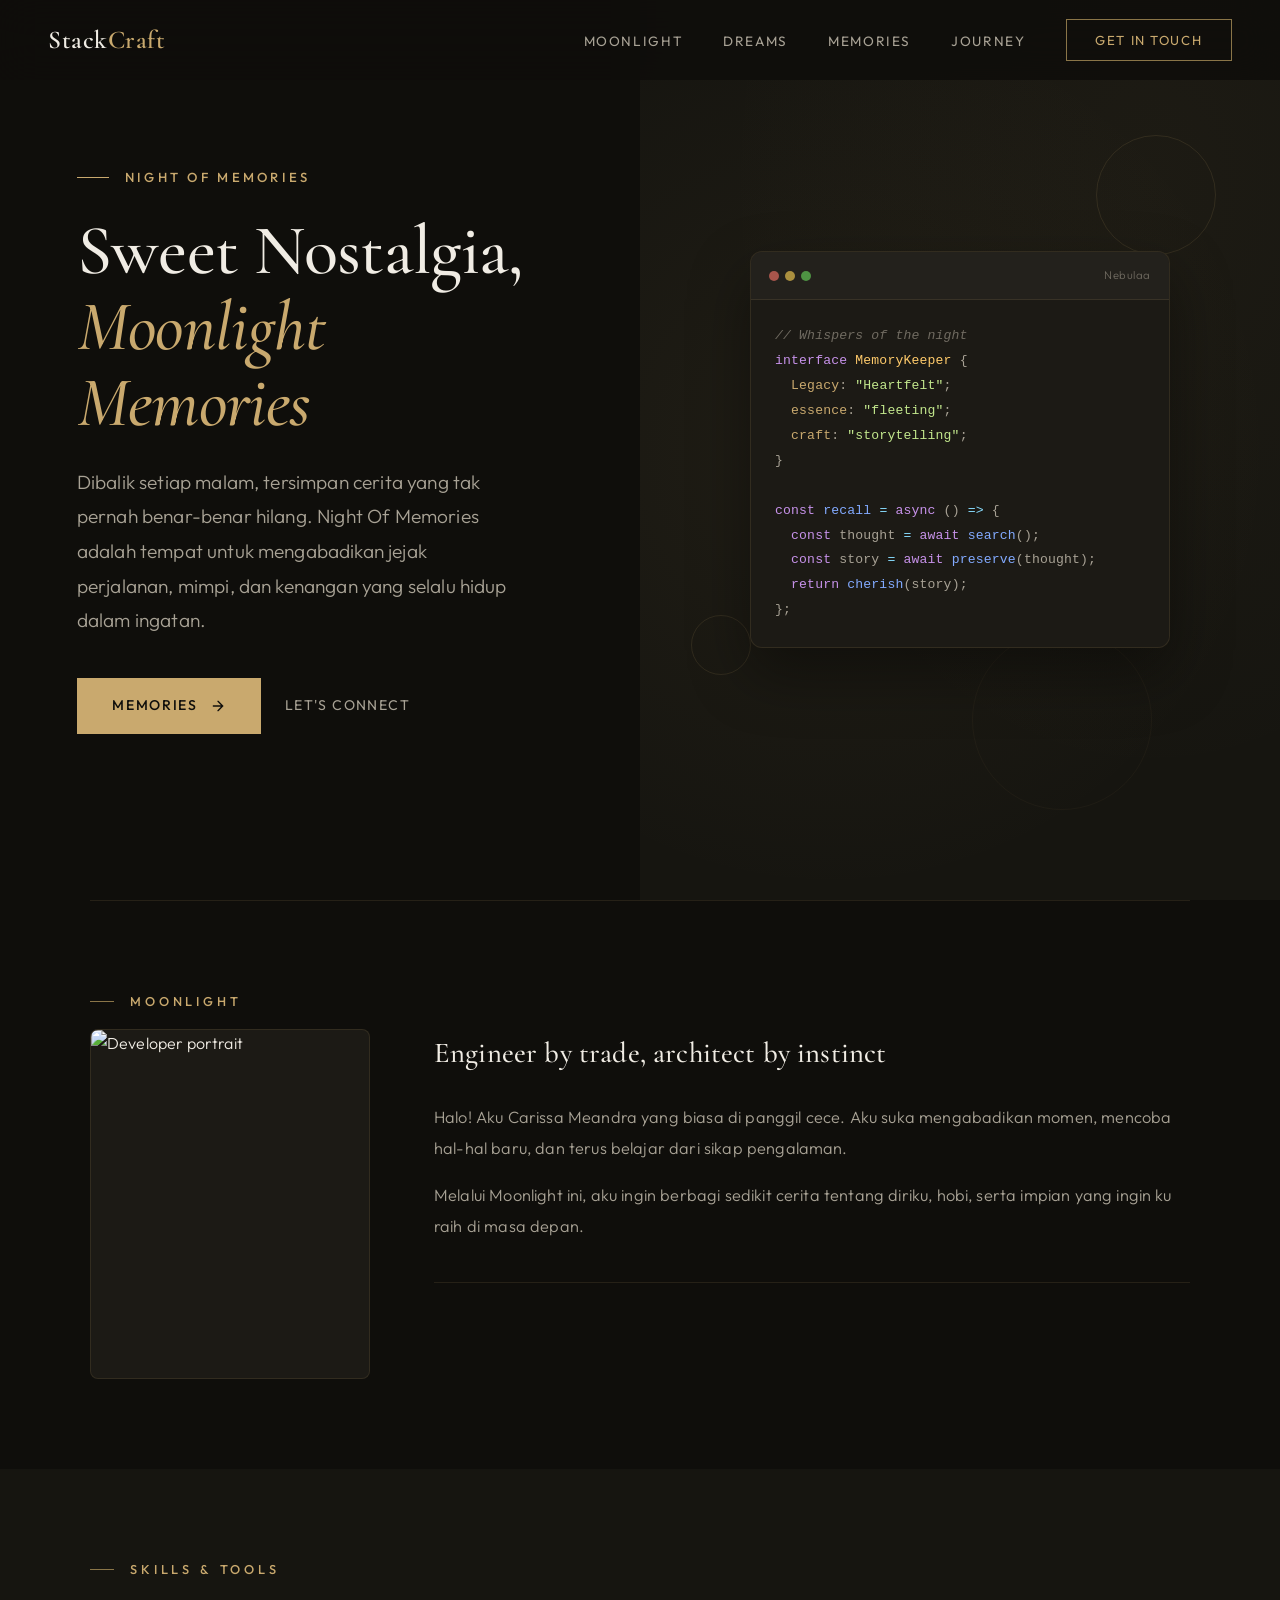
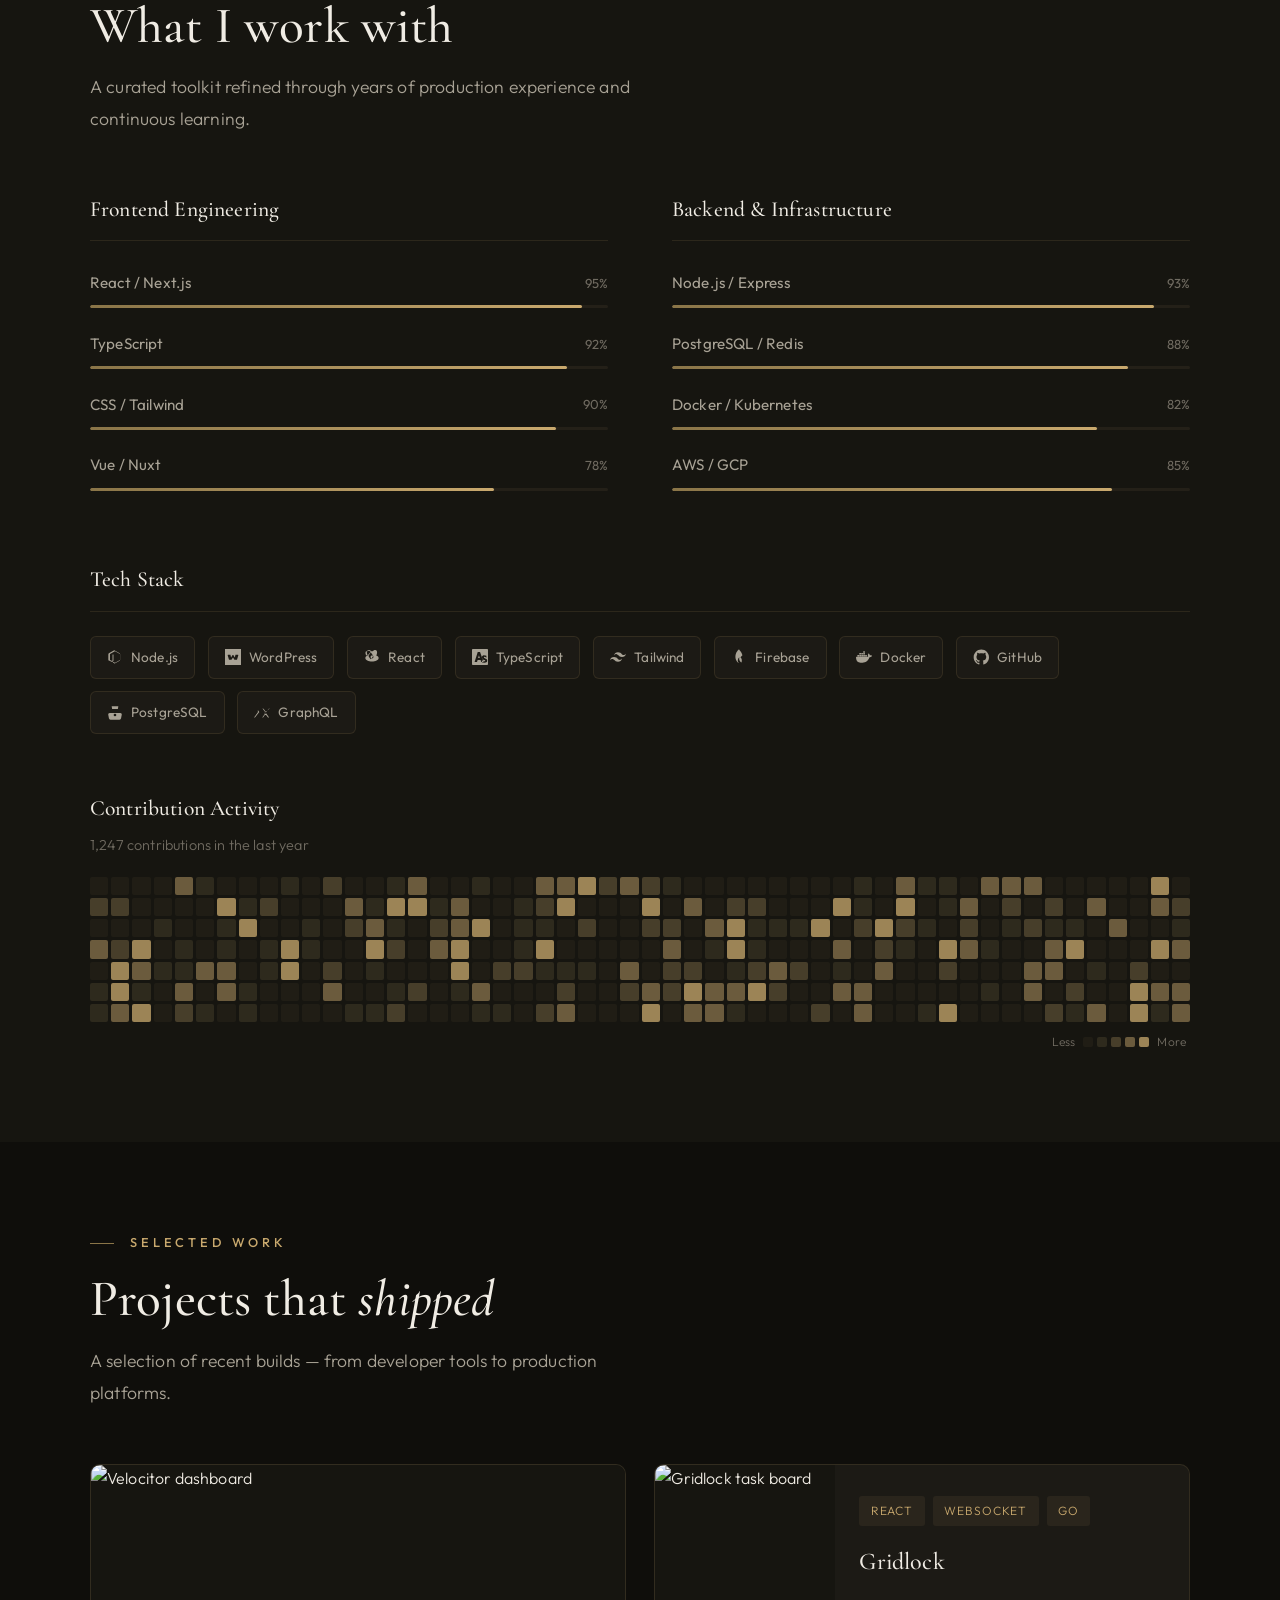
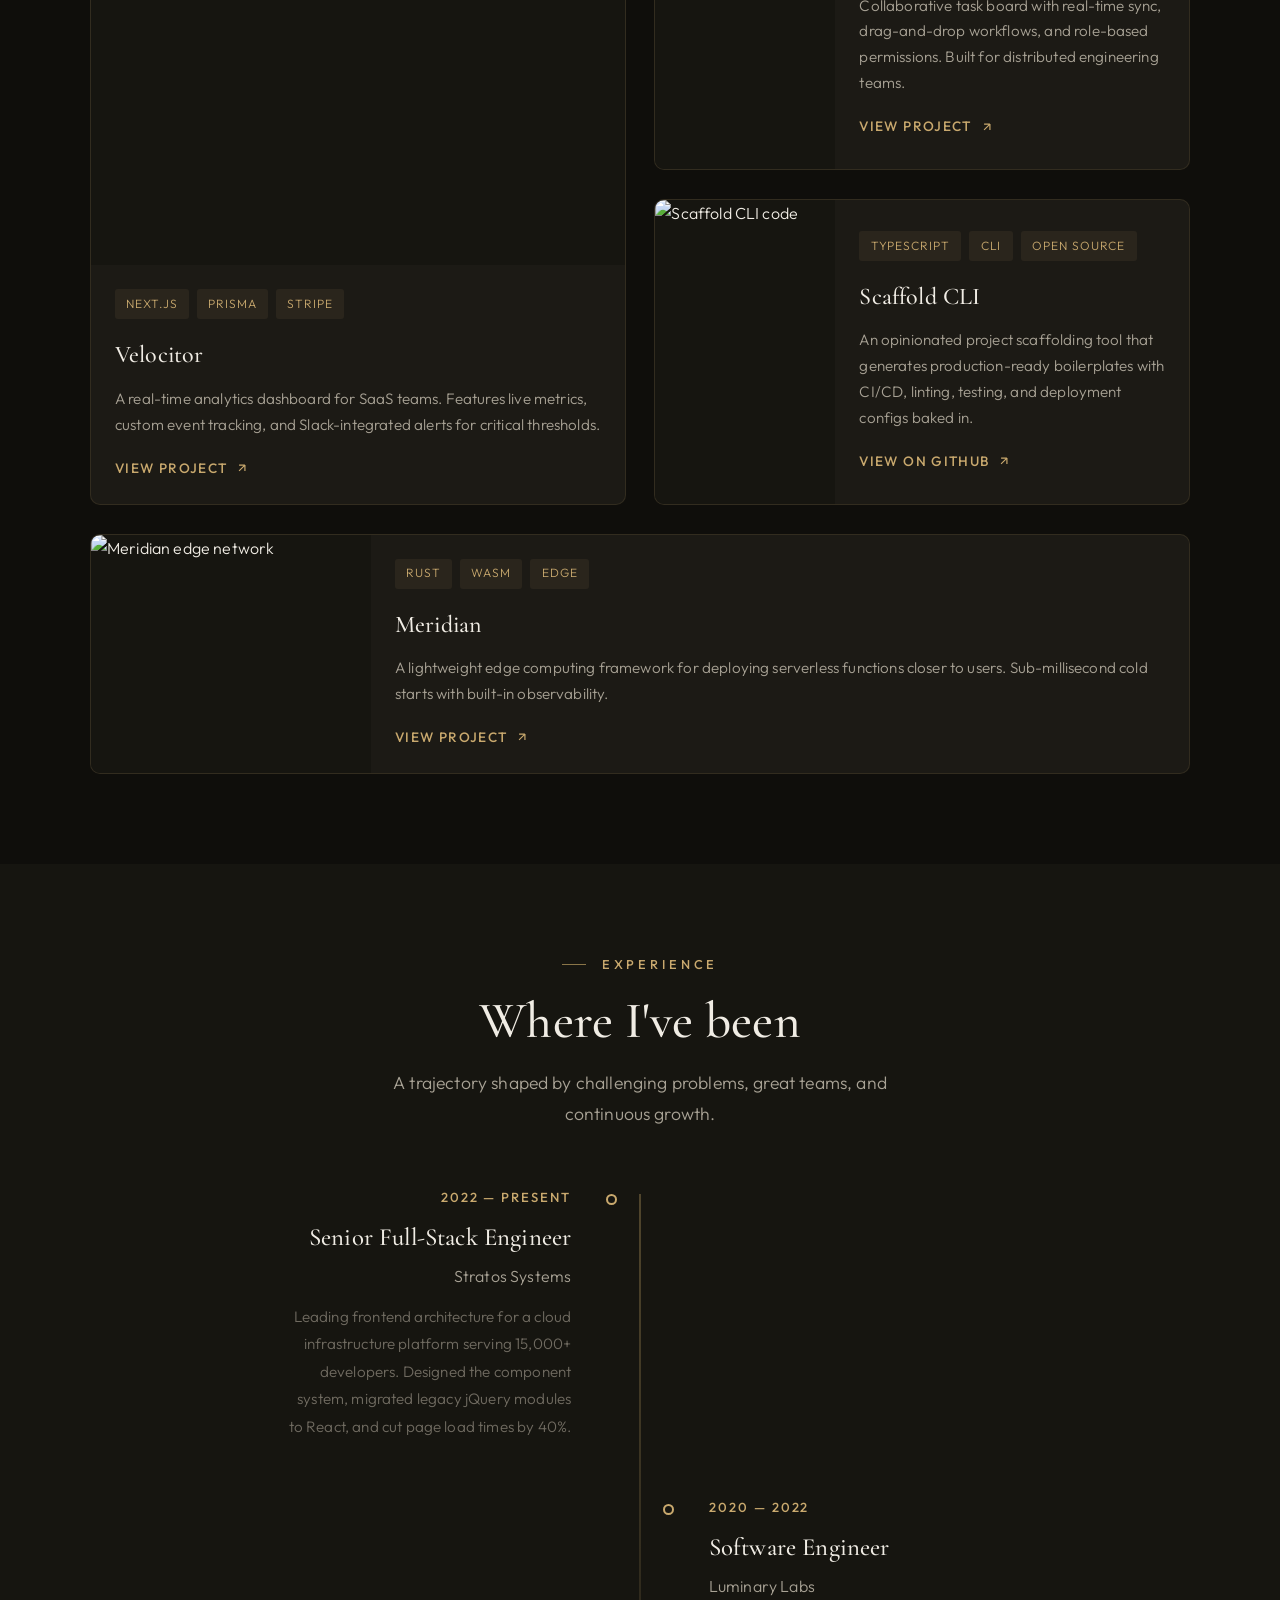
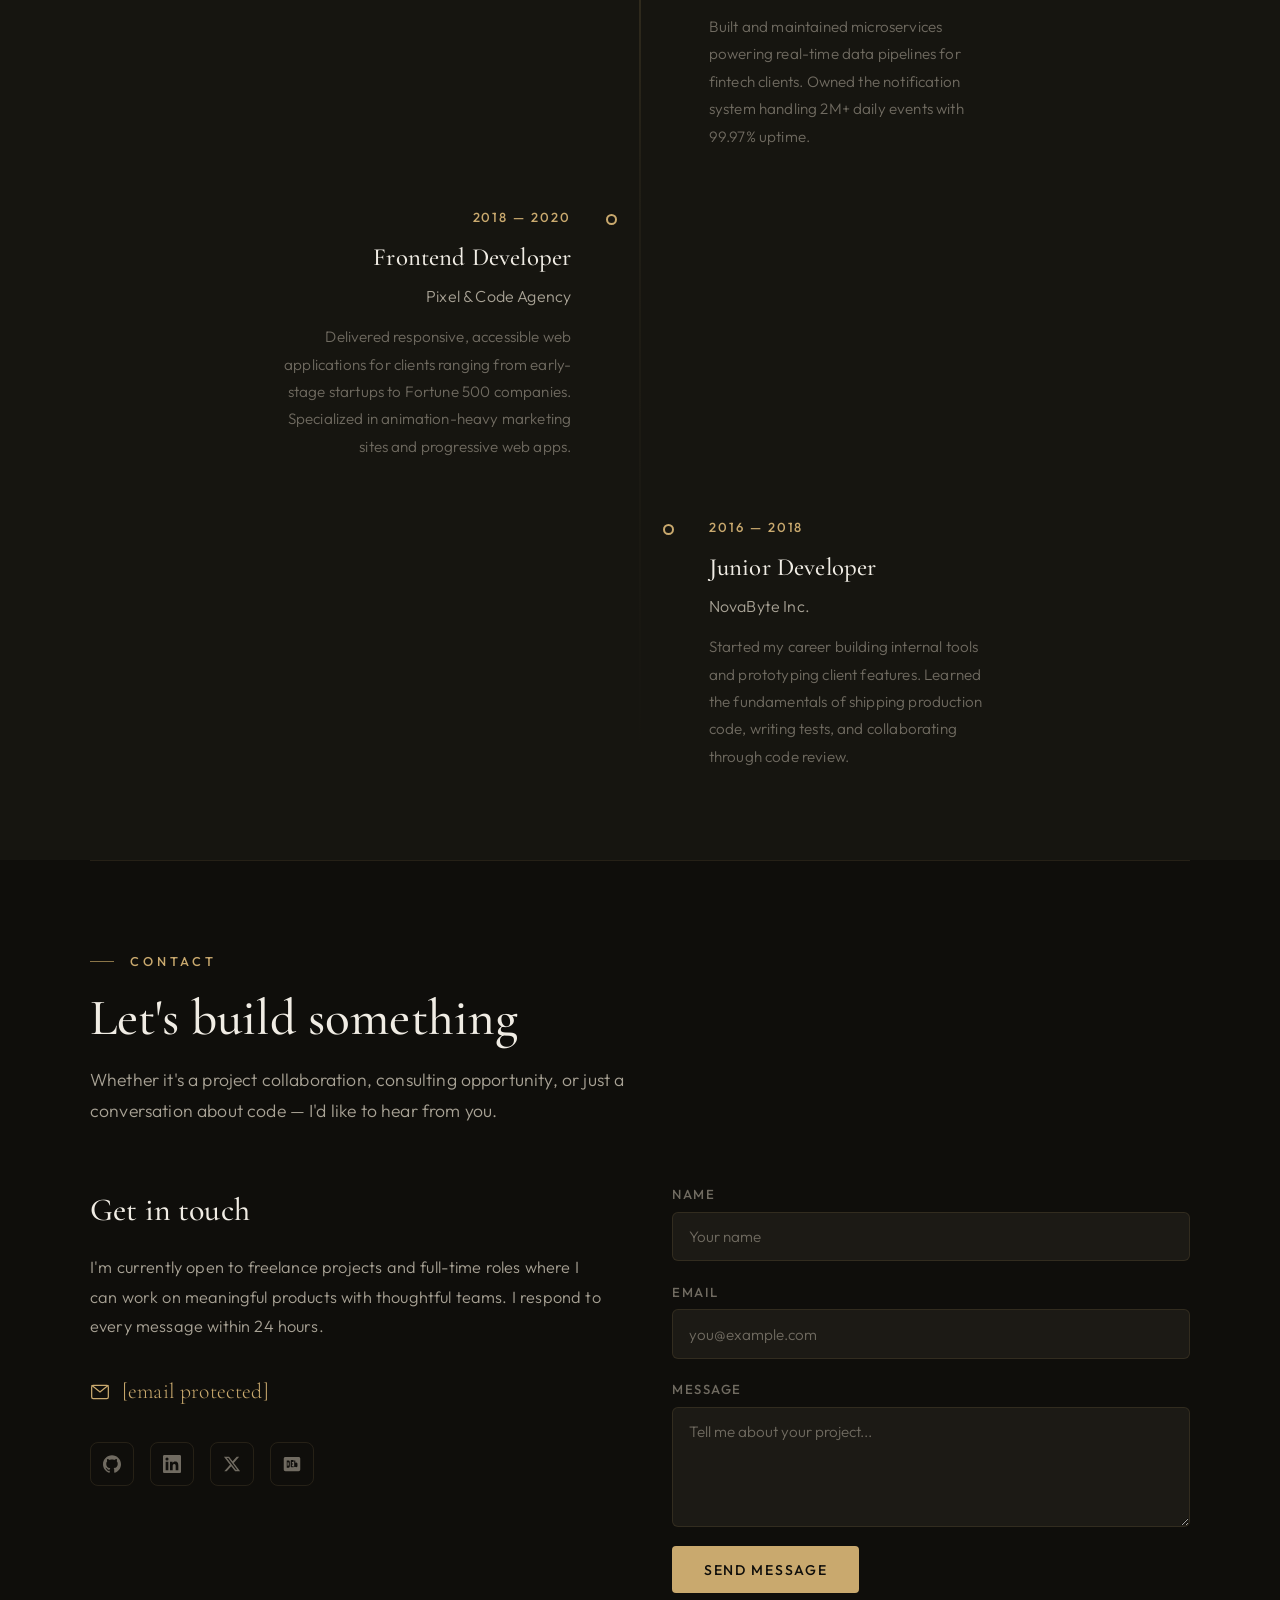
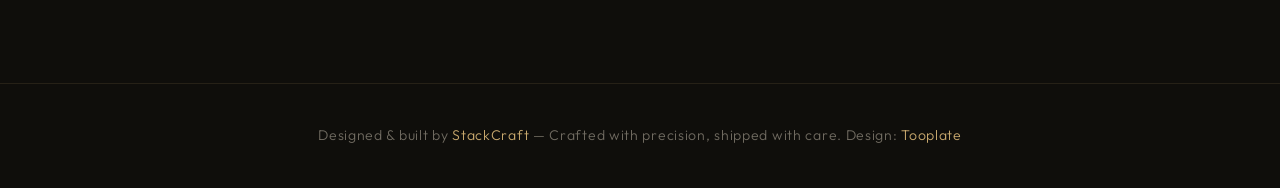
==== commit 0d0ec9ca: "Update index.html" ====
--- a/index.html
+++ b/index.html
@@ -62,19 +62,19 @@
         <div class="code-dot"></div>
         <div class="code-dot"></div>
         <div class="code-dot"></div>
-        <span class="code-title">stackcraft.ts</span>
+        <span class="code-title">Nebulaa</span>
       </div>
       <div class="code-body">
-        <span class="cm">// What I build every day</span><br>
-        <span class="kw">interface</span> <span class="typ">Developer</span> {<br>
-        &nbsp;&nbsp;<span class="pr">craft</span>: <span class="str">"precision"</span>;<br>
-        &nbsp;&nbsp;<span class="pr">approach</span>: <span class="str">"systematic"</span>;<br>
-        &nbsp;&nbsp;<span class="pr">passion</span>: <span class="str">"building"</span>;<br>
+        <span class="cm">// Whispers of the night</span><br>
+        <span class="kw">interface</span> <span class="typ">MemoryKeeper</span> {<br>
+        &nbsp;&nbsp;<span class="pr">Legacy</span>: <span class="str">"Heartfelt"</span>;<br>
+        &nbsp;&nbsp;<span class="pr">essence</span>: <span class="str">"fleeting"</span>;<br>
+        &nbsp;&nbsp;<span class="pr">craft</span>: <span class="str">"storytelling"</span>;<br>
         }<br><br>
-        <span class="kw">const</span> <span class="fn">ship</span> <span class="op">=</span> <span class="kw">async</span> () <span class="op">=></span> {<br>
-        &nbsp;&nbsp;<span class="kw">const</span> idea <span class="op">=</span> <span class="kw">await</span> <span class="fn">design</span>();<br>
-        &nbsp;&nbsp;<span class="kw">const</span> code <span class="op">=</span> <span class="kw">await</span> <span class="fn">build</span>(idea);<br>
-        &nbsp;&nbsp;<span class="kw">return</span> <span class="fn">deploy</span>(code);<br>
+        <span class="kw">const</span> <span class="fn">recall</span> <span class="op">=</span> <span class="kw">async</span> () <span class="op">=></span> {<br>
+        &nbsp;&nbsp;<span class="kw">const</span> thought <span class="op">=</span> <span class="kw">await</span> <span class="fn">search</span>();<br>
+        &nbsp;&nbsp;<span class="kw">const</span> story <span class="op">=</span> <span class="kw">await</span> <span class="fn">preserve</span>(thought);<br>
+        &nbsp;&nbsp;<span class="kw">return</span> <span class="fn">cherish</span>(story);<br>
         };
       </div>
     </div>
@@ -85,27 +85,17 @@
 <div class="divider"></div>
 <section class="section" id="about">
   <div class="section-inner">
-    <div class="section-label reveal">About</div>
+    <div class="section-label reveal">Moonlight</div>
     <div class="about-grid">
       <div class="about-photo reveal">
         <img src="images/about.jpg" alt="Developer portrait" style="width:100%;height:100%;object-fit:cover;">
       </div>
       <div class="about-text reveal">
         <h3>Engineer by trade, architect by instinct</h3>
-        <p>I'm a full-stack developer with a deep appreciation for clean architecture and thoughtful design. Over the years, I've built everything from real-time data pipelines to polished SaaS interfaces, always favoring clarity over cleverness.</p>
-        <p>When I'm not shipping features, you'll find me contributing to open-source projects, exploring new frameworks, or writing about the craft of software engineering.</p>
+        <p>Halo! Aku Carissa Meandra yang biasa di panggil cece. Aku suka mengabadikan momen, mencoba hal-hal baru, dan terus belajar dari sikap pengalaman.</p>
+        <p> Melalui Moonlight ini, aku ingin berbagi sedikit cerita tentang diriku, hobi, serta impian yang ingin ku raih di masa depan.</p>
         <div class="about-stats">
           <div>
-            <div class="stat-number">8+</div>
-            <div class="stat-label">Years Building</div>
-          </div>
-          <div>
-            <div class="stat-number">40+</div>
-            <div class="stat-label">Projects Shipped</div>
-          </div>
-          <div>
-            <div class="stat-number">12k</div>
-            <div class="stat-label">GitHub Stars</div>
           </div>
         </div>
       </div>
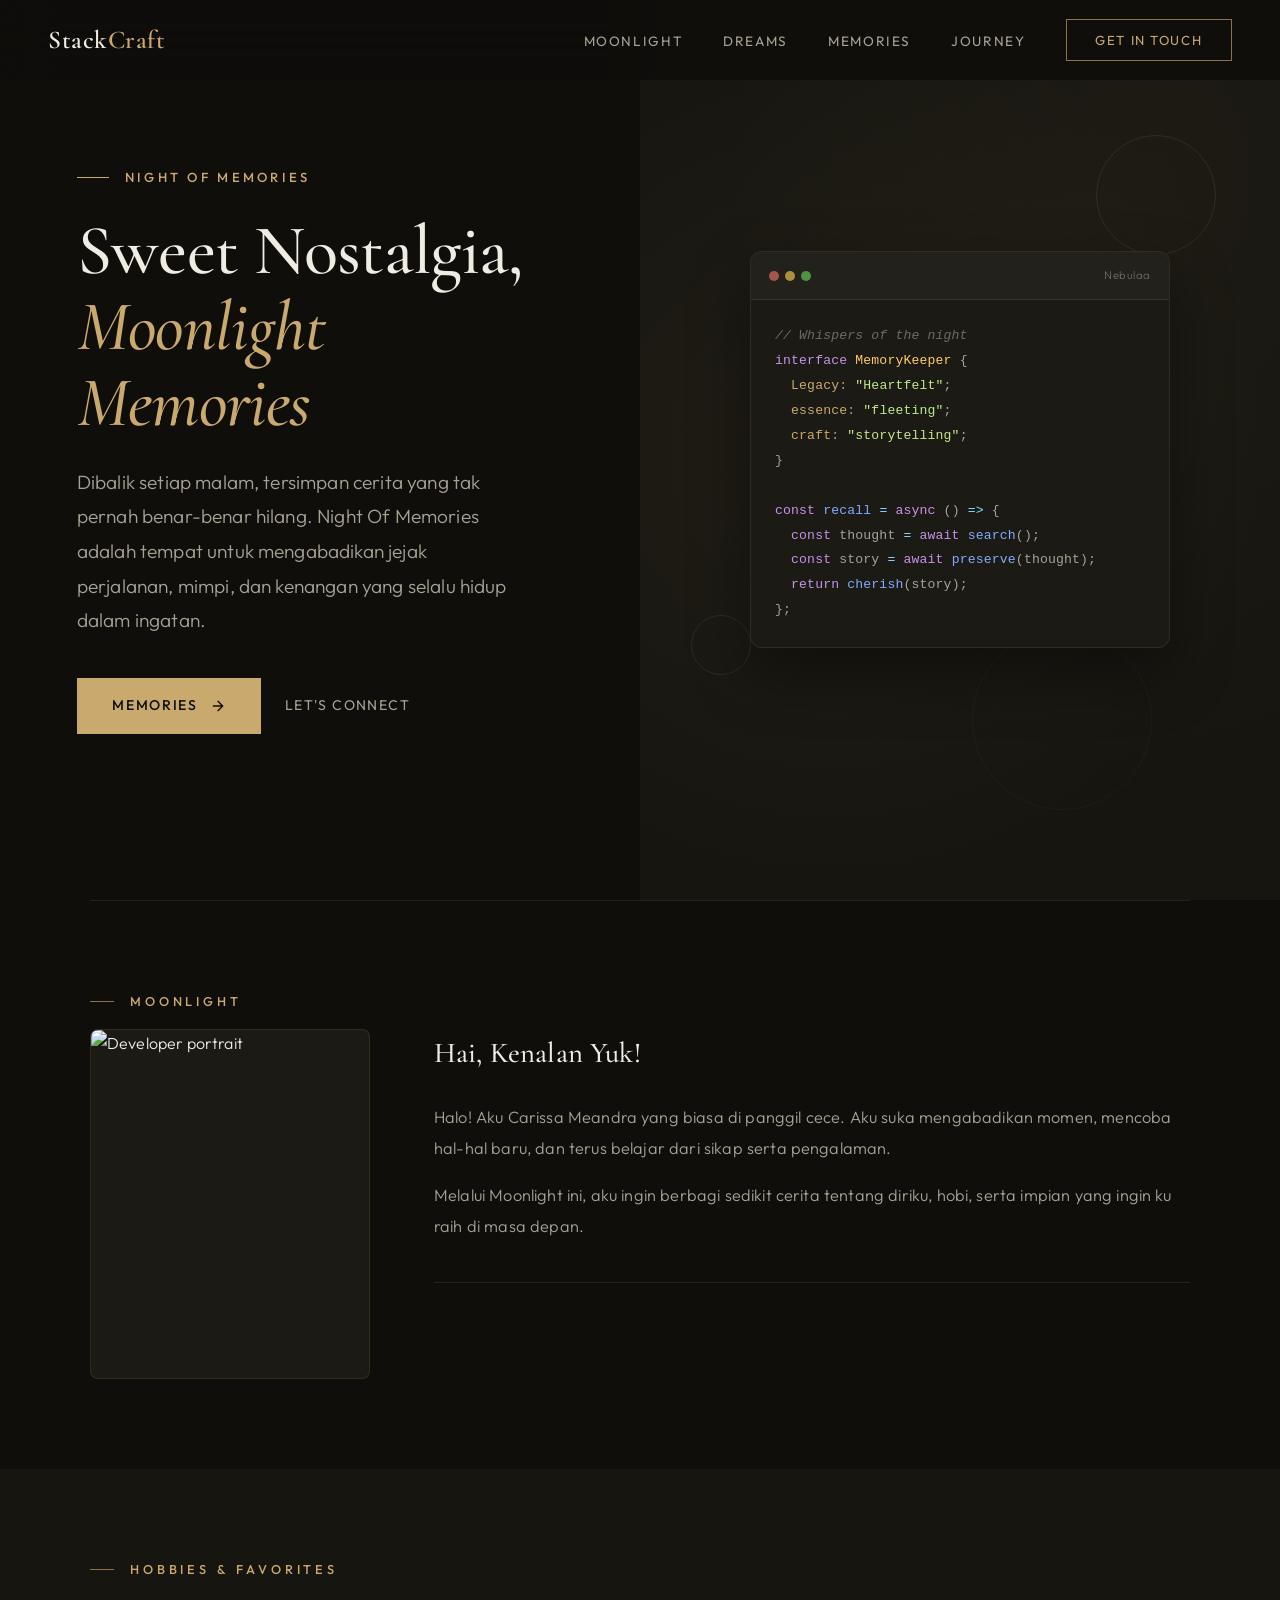
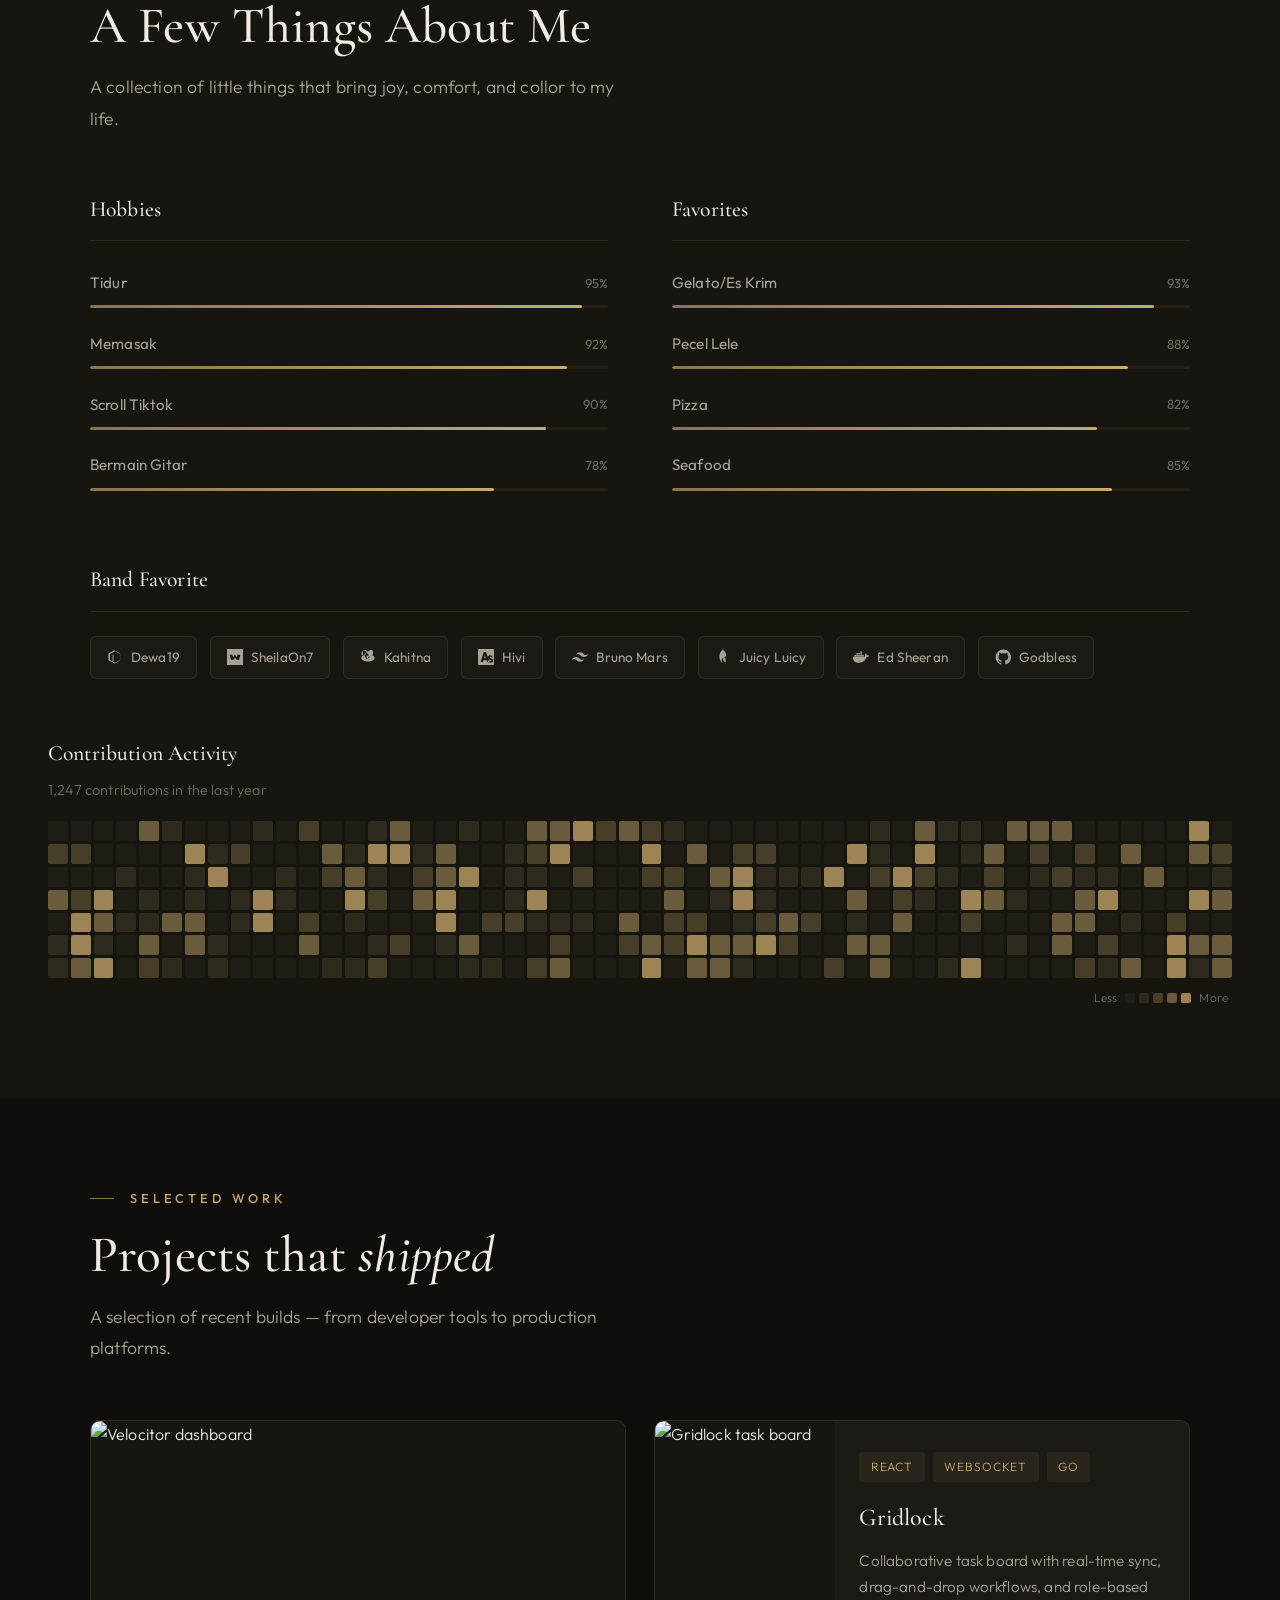
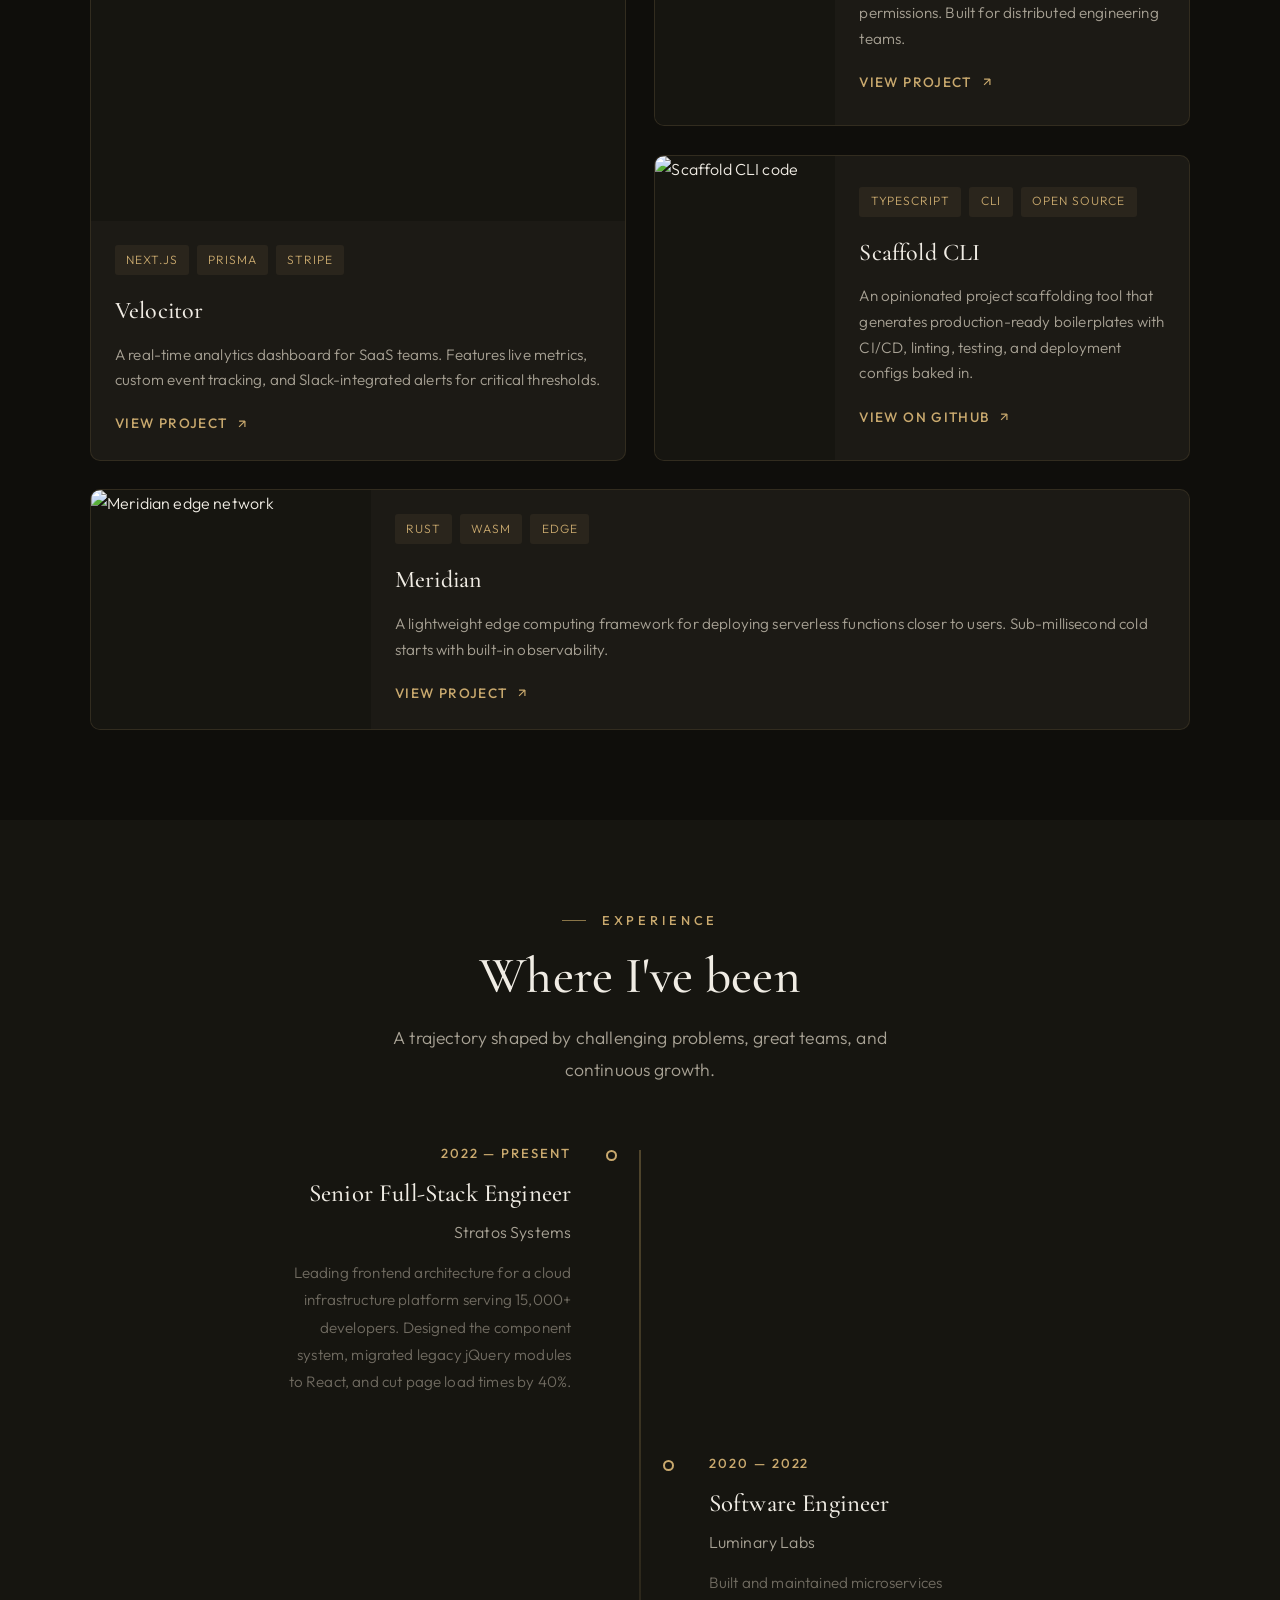
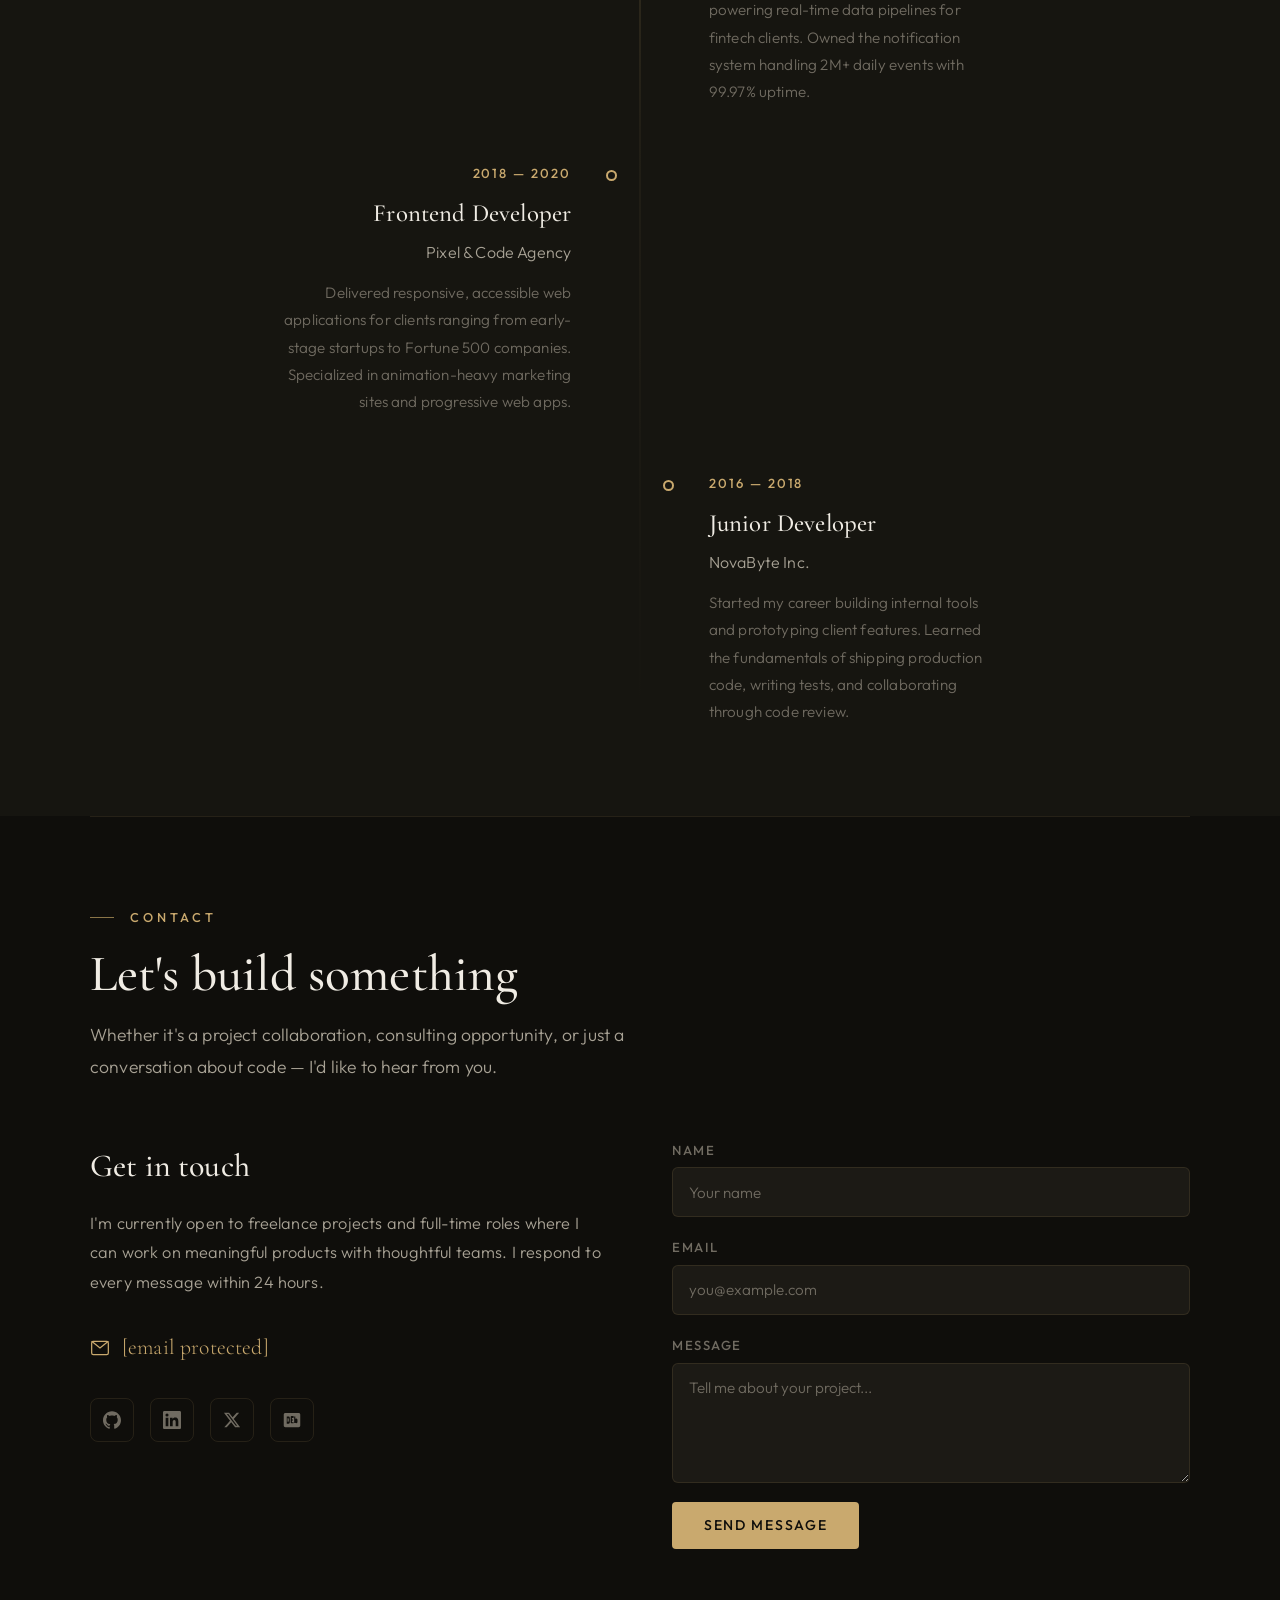
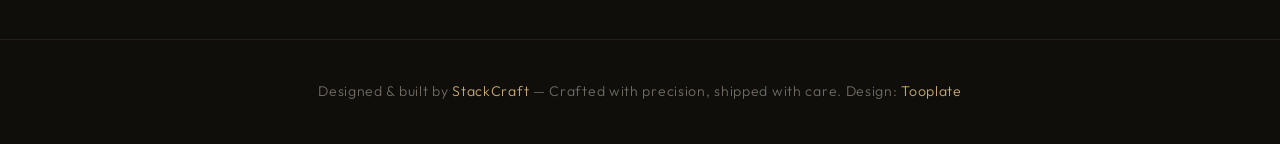
==== commit ee463072: "Update index.html" ====
--- a/index.html
+++ b/index.html
@@ -91,8 +91,8 @@
         <img src="images/about.jpg" alt="Developer portrait" style="width:100%;height:100%;object-fit:cover;">
       </div>
       <div class="about-text reveal">
-        <h3>Engineer by trade, architect by instinct</h3>
-        <p>Halo! Aku Carissa Meandra yang biasa di panggil cece. Aku suka mengabadikan momen, mencoba hal-hal baru, dan terus belajar dari sikap pengalaman.</p>
+        <h3>Hai, Kenalan Yuk!</h3>
+        <p>Halo! Aku Carissa Meandra yang biasa di panggil cece. Aku suka mengabadikan momen, mencoba hal-hal baru, dan terus belajar dari sikap serta pengalaman.</p>
         <p> Melalui Moonlight ini, aku ingin berbagi sedikit cerita tentang diriku, hobi, serta impian yang ingin ku raih di masa depan.</p>
         <div class="about-stats">
           <div>
@@ -106,46 +106,46 @@
 <!-- ============ SKILLS ============ -->
 <section class="section skills-section" id="skills">
   <div class="section-inner">
-    <div class="section-label reveal">Skills &amp; Tools</div>
-    <div class="section-title reveal">What I work with</div>
-    <div class="section-subtitle reveal">A curated toolkit refined through years of production experience and continuous learning.</div>
+    <div class="section-label reveal">Hobbies &amp; Favorites</div>
+    <div class="section-title reveal">A Few Things About Me</div>
+    <div class="section-subtitle reveal">A collection of little things that bring joy, comfort, and collor to my life.</div>
 
     <div class="skills-grid">
       <div class="skill-category reveal">
-        <h4>Frontend Engineering</h4>
-        <div class="skill-bar">
-          <div class="skill-bar-header"><span class="skill-bar-name">React / Next.js</span><span class="skill-bar-pct">95%</span></div>
+        <h4>Hobbies</h4>
+        <div class="skill-bar">
+          <div class="skill-bar-header"><span class="skill-bar-name">Tidur</span><span class="skill-bar-pct">95%</span></div>
           <div class="skill-bar-track"><div class="skill-bar-fill" style="--w:95%"></div></div>
         </div>
         <div class="skill-bar">
-          <div class="skill-bar-header"><span class="skill-bar-name">TypeScript</span><span class="skill-bar-pct">92%</span></div>
+          <div class="skill-bar-header"><span class="skill-bar-name">Memasak</span><span class="skill-bar-pct">92%</span></div>
           <div class="skill-bar-track"><div class="skill-bar-fill" style="--w:92%"></div></div>
         </div>
         <div class="skill-bar">
-          <div class="skill-bar-header"><span class="skill-bar-name">CSS / Tailwind</span><span class="skill-bar-pct">90%</span></div>
-          <div class="skill-bar-track"><div class="skill-bar-fill" style="--w:90%"></div></div>
-        </div>
-        <div class="skill-bar">
-          <div class="skill-bar-header"><span class="skill-bar-name">Vue / Nuxt</span><span class="skill-bar-pct">78%</span></div>
+          <div class="skill-bar-header"><span class="skill-bar-name">Scroll Tiktok</span><span class="skill-bar-pct">90%</span></div>
+          <div class="skill-bar-track"><div class="skill-bar-fill" style="--w:88%"></div></div>
+        </div>
+        <div class="skill-bar">
+          <div class="skill-bar-header"><span class="skill-bar-name">Bermain Gitar</span><span class="skill-bar-pct">78%</span></div>
           <div class="skill-bar-track"><div class="skill-bar-fill" style="--w:78%"></div></div>
         </div>
       </div>
       <div class="skill-category reveal">
-        <h4>Backend &amp; Infrastructure</h4>
-        <div class="skill-bar">
-          <div class="skill-bar-header"><span class="skill-bar-name">Node.js / Express</span><span class="skill-bar-pct">93%</span></div>
+        <h4>Favorites</h4>
+        <div class="skill-bar">
+          <div class="skill-bar-header"><span class="skill-bar-name">Gelato/Es Krim</span><span class="skill-bar-pct">93%</span></div>
           <div class="skill-bar-track"><div class="skill-bar-fill" style="--w:93%"></div></div>
         </div>
         <div class="skill-bar">
-          <div class="skill-bar-header"><span class="skill-bar-name">PostgreSQL / Redis</span><span class="skill-bar-pct">88%</span></div>
+          <div class="skill-bar-header"><span class="skill-bar-name">Pecel Lele</span><span class="skill-bar-pct">88%</span></div>
           <div class="skill-bar-track"><div class="skill-bar-fill" style="--w:88%"></div></div>
         </div>
         <div class="skill-bar">
-          <div class="skill-bar-header"><span class="skill-bar-name">Docker / Kubernetes</span><span class="skill-bar-pct">82%</span></div>
+          <div class="skill-bar-header"><span class="skill-bar-name">Pizza</span><span class="skill-bar-pct">82%</span></div>
           <div class="skill-bar-track"><div class="skill-bar-fill" style="--w:82%"></div></div>
         </div>
         <div class="skill-bar">
-          <div class="skill-bar-header"><span class="skill-bar-name">AWS / GCP</span><span class="skill-bar-pct">85%</span></div>
+          <div class="skill-bar-header"><span class="skill-bar-name">Seafood</span><span class="skill-bar-pct">85%</span></div>
           <div class="skill-bar-track"><div class="skill-bar-fill" style="--w:85%"></div></div>
         </div>
       </div>
@@ -153,47 +153,40 @@
 
     <!-- Tech Stack Icons -->
     <div class="tech-stack reveal">
-      <h4>Tech Stack</h4>
+      <h4>Band Favorite</h4>
       <div class="tech-icons">
         <div class="tech-icon">
           <svg viewBox="0 0 24 24" fill="currentColor"><path d="M12 21.985c-.275 0-.532-.074-.772-.202l-2.439-1.448c-.365-.203-.182-.277-.072-.314.487-.17.586-.21 1.101-.508.056-.03.129-.018.185.015l1.873 1.115c.074.036.166.036.236 0l7.3-4.226c.072-.041.118-.12.118-.21V7.768c0-.091-.046-.174-.118-.213l-7.3-4.222c-.07-.041-.166-.041-.236 0l-7.3 4.222c-.078.041-.122.124-.122.213v8.44c0 .086.046.166.122.21l2 1.157c1.082.548 1.747-.095 1.747-.735V8.502c0-.124.1-.22.222-.22h.936c.12 0 .222.098.222.22v8.338c0 1.449-.788 2.28-2.156 2.28-.42 0-.752 0-1.688-.46l-1.918-1.105A1.551 1.551 0 0 1 2 16.21V7.768c0-.57.301-1.098.79-1.382l7.3-4.226a1.584 1.584 0 0 1 1.544 0l7.3 4.226c.49.286.79.812.79 1.382v8.44c0 .572-.3 1.096-.79 1.38l-7.3 4.223a1.56 1.56 0 0 1-.634.174z"/></svg>
-          Node.js
+         Dewa19
         </div>
         <div class="tech-icon">
           <svg viewBox="0 0 24 24" fill="currentColor"><path d="M0 12v12h24V0H0zm19.34-3.2c.1 0 .36.04.5.28.12.2.1.48.04.7l-1.78 6.1c-.06.22-.22.4-.48.4H14.5c-.14 0-.28-.04-.36-.18l-2.1-3.5-2.38 3.5c-.1.14-.24.18-.38.18H6.38c-.24 0-.42-.18-.48-.4L4.12 9.78c-.04-.22-.06-.5.04-.7.14-.24.4-.28.5-.28h3.08c.28 0 .46.18.52.4l.84 3.58 2.06-3.5c.08-.16.24-.28.44-.28h.64c.2 0 .34.12.44.28l2.02 3.5.86-3.58c.06-.22.26-.4.52-.4z"/></svg>
-          WordPress
+          SheilaOn7
         </div>
         <div class="tech-icon">
           <svg viewBox="0 0 24 24" fill="currentColor"><path d="M14.23 12.004a2.236 2.236 0 0 1-2.235 2.236 2.236 2.236 0 0 1-2.236-2.236 2.236 2.236 0 0 1 2.235-2.236 2.236 2.236 0 0 1 2.236 2.236zm2.648-10.69c-1.346 0-3.107.96-4.888 2.622C10.21 2.274 8.449 1.314 7.103 1.314c-.897 0-1.636.393-2.142 1.138-.996 1.463-.763 4.164.67 7.413C3.28 10.68 2 12.026 2 13.387 2 16.32 6.84 18.686 12 18.686s10-2.367 10-5.3c0-1.36-1.28-2.706-3.632-3.52 1.434-3.25 1.666-5.95.67-7.413-.506-.745-1.244-1.138-2.14-1.138zM7.103 2.714c.474 0 1.494.362 2.884 1.616-1.262 1.22-2.47 2.71-3.504 4.363A29.496 29.496 0 0 0 3.26 9.86c-1.152-2.65-1.326-4.736-.654-5.724.28-.412.676-.622 1.202-.622h.001l.294.2zm-.4 7.688c.467-.892.982-1.74 1.538-2.536a27.16 27.16 0 0 1 1.96-2.546 27.16 27.16 0 0 1 1.96 2.546c.556.796 1.072 1.644 1.538 2.536a26.27 26.27 0 0 1-1.538 2.536 27.16 27.16 0 0 1-1.96 2.546 27.16 27.16 0 0 1-1.96-2.546 26.27 26.27 0 0 1-1.538-2.536zm7.674 4.79c-.748.868-1.538 1.672-2.358 2.4.82-.728 1.61-1.532 2.358-2.4z"/></svg>
-          React
+          Kahitna
         </div>
         <div class="tech-icon">
           <svg viewBox="0 0 24 24" fill="currentColor"><path d="M1.125 0C.502 0 0 .502 0 1.125v21.75C0 23.498.502 24 1.125 24h21.75c.623 0 1.125-.502 1.125-1.125V1.125C24 .502 23.498 0 22.875 0zm17.363 9.75c.612 0 1.154.037 1.677.12a6.988 6.988 0 0 1 1.407.405v3.068h-.006a3.348 3.348 0 0 0-.633-.81 2.82 2.82 0 0 0-1.071-.637 2.34 2.34 0 0 0-.825-.15c-.318 0-.6.075-.843.225-.24.15-.36.39-.36.72 0 .21.06.39.18.54.12.15.27.27.45.375.18.105.39.195.63.27.24.075.48.15.72.225.42.12.81.27 1.17.45.36.18.675.405.945.675.27.27.48.585.63.945.15.36.225.78.225 1.26 0 .645-.12 1.17-.36 1.575-.24.405-.57.72-.99.945-.42.225-.9.375-1.44.45a9.497 9.497 0 0 1-1.71.105 10.58 10.58 0 0 1-1.875-.18 6.018 6.018 0 0 1-1.5-.495v-3.27a3.91 3.91 0 0 0 .75.87c.285.255.6.465.945.63.345.165.69.285 1.035.36.345.075.66.105.945.105.39 0 .705-.06.945-.18.24-.12.36-.345.36-.675 0-.24-.075-.435-.225-.585a2.136 2.136 0 0 0-.6-.42 8.162 8.162 0 0 0-.84-.345l-.975-.345c-.795-.3-1.41-.72-1.845-1.26-.435-.54-.652-1.215-.652-2.025 0-.585.12-1.095.36-1.53.24-.435.555-.795.945-1.08.39-.285.84-.495 1.35-.63.51-.135 1.035-.202 1.575-.202zM8.602 4.5h3.45L17.4 19.5H13.8l-.933-2.834H8.437L7.5 19.5H3.9zm1.8 4.95L9.127 13.5h2.636L10.388 9.45z"/></svg>
-          TypeScript
+          Hivi
         </div>
         <div class="tech-icon">
           <svg viewBox="0 0 24 24" fill="currentColor"><path d="M12.001 4.8c-3.2 0-5.2 1.6-6 4.8 1.2-1.6 2.6-2.2 4.2-1.8.913.228 1.565.89 2.288 1.624C13.666 10.618 15.027 12 18.001 12c3.2 0 5.2-1.6 6-4.8-1.2 1.6-2.6 2.2-4.2 1.8-.913-.228-1.565-.89-2.288-1.624C16.337 6.182 14.976 4.8 12.001 4.8zm-6 7.2c-3.2 0-5.2 1.6-6 4.8 1.2-1.6 2.6-2.2 4.2-1.8.913.228 1.565.89 2.288 1.624 1.177 1.194 2.538 2.576 5.512 2.576 3.2 0 5.2-1.6 6-4.8-1.2 1.6-2.6 2.2-4.2 1.8-.913-.228-1.565-.89-2.288-1.624C10.337 13.382 8.976 12 6.001 12z"/></svg>
-          Tailwind
+         Bruno Mars
         </div>
         <div class="tech-icon">
           <svg viewBox="0 0 24 24" fill="currentColor"><path d="M17.193 9.555c-1.264-5.58-4.252-7.414-4.573-8.115-.28-.394-.53-.954-.735-1.44-.036.495-.055.685-.523 1.184-.723.566-4.438 3.682-4.74 10.02-.282 5.912 4.27 9.435 4.888 9.884l.07.05A73.49 73.49 0 0 1 10.3 18.2c-.25-2.14.37-4.128 2.287-5.7 0 0-.684 2.542.086 4.37.462 1.092 1.348 2.066 1.81 2.584.313.352.68.638 1.093.842a6.154 6.154 0 0 0 .662-2.47c.07-1.032-.09-2.073-.464-3.034-.358-.937-.927-1.78-1.58-2.237z"/></svg>
-          Firebase
+         Juicy Luicy
         </div>
         <div class="tech-icon">
           <svg viewBox="0 0 24 24" fill="currentColor"><path d="M13.983 11.078h2.119a.186.186 0 0 0 .186-.185V9.006a.186.186 0 0 0-.186-.186h-2.119a.185.185 0 0 0-.185.185v1.888c0 .102.083.185.185.185m-2.954-5.43h2.118a.186.186 0 0 0 .186-.186V3.574a.186.186 0 0 0-.186-.185h-2.118a.185.185 0 0 0-.185.185v1.888c0 .102.082.185.185.186m0 2.716h2.118a.187.187 0 0 0 .186-.186V6.29a.186.186 0 0 0-.186-.185h-2.118a.185.185 0 0 0-.185.185v1.887c0 .102.082.185.185.186m-2.93 0h2.12a.186.186 0 0 0 .184-.186V6.29a.185.185 0 0 0-.185-.185H8.1a.185.185 0 0 0-.185.185v1.887c0 .102.083.185.185.186m-2.964 0h2.119a.186.186 0 0 0 .185-.186V6.29a.186.186 0 0 0-.185-.185H5.136a.186.186 0 0 0-.186.185v1.887c0 .102.084.185.186.186m5.893 2.715h2.118a.186.186 0 0 0 .186-.185V9.006a.186.186 0 0 0-.186-.186h-2.118a.185.185 0 0 0-.185.185v1.888c0 .102.082.185.185.185m-2.93 0h2.12a.185.185 0 0 0 .184-.185V9.006a.185.185 0 0 0-.184-.186h-2.12a.185.185 0 0 0-.184.185v1.888c0 .102.083.185.185.185m-2.964 0h2.119a.185.185 0 0 0 .185-.185V9.006a.186.186 0 0 0-.185-.186H5.136a.186.186 0 0 0-.186.186v1.887c0 .102.084.185.186.185m-2.92 0h2.12a.185.185 0 0 0 .184-.185V9.006a.185.185 0 0 0-.184-.186h-2.12a.185.185 0 0 0-.184.185v1.888c0 .102.082.185.185.185M23.763 9.89c-.065-.051-.672-.51-1.954-.51-.338.001-.676.03-1.01.087-.248-1.7-1.653-2.53-1.716-2.566l-.344-.199-.226.327c-.284.438-.49.922-.612 1.43-.23.97-.09 1.882.403 2.661-.595.332-1.55.413-1.744.42H.751a.751.751 0 0 0-.75.748 11.687 11.687 0 0 0 .692 4.062c.545 1.428 1.355 2.48 2.41 3.124 1.18.723 3.1 1.137 5.275 1.137.983.003 1.963-.086 2.93-.266a12.228 12.228 0 0 0 3.823-1.389c.98-.567 1.86-1.288 2.61-2.136 1.252-1.418 1.998-2.997 2.553-4.4h.221c1.372 0 2.215-.549 2.68-1.009.309-.293.55-.65.707-1.046l.098-.288z"/></svg>
-          Docker
+          Ed Sheeran
         </div>
         <div class="tech-icon">
           <svg viewBox="0 0 24 24" fill="currentColor"><path d="M12.5.75C6.146.75 1 5.896 1 12.25c0 5.089 3.292 9.387 7.863 10.91.575.101.79-.244.79-.546 0-.273-.014-1.178-.014-2.142-2.889.532-3.636-.704-3.866-1.35-.13-.331-.69-1.352-1.18-1.625-.402-.216-.977-.748-.014-.762.906-.014 1.553.834 1.769 1.179 1.035 1.74 2.688 1.25 3.349.948.1-.747.402-1.25.733-1.538-2.559-.287-5.232-1.279-5.232-5.678 0-1.25.445-2.285 1.178-3.09-.115-.288-.517-1.467.115-3.048 0 0 .963-.302 3.163 1.179.92-.259 1.897-.388 2.875-.388.977 0 1.955.13 2.875.388 2.2-1.495 3.162-1.179 3.162-1.179.633 1.581.23 2.76.115 3.048.733.805 1.179 1.825 1.179 3.09 0 4.413-2.688 5.39-5.247 5.678.417.36.776 1.05.776 2.128 0 1.538-.014 2.774-.014 3.162 0 .302.216.662.79.547C20.709 21.637 24 17.324 24 12.25 24 5.896 18.854.75 12.5.75z"/></svg>
-          GitHub
-        </div>
-        <div class="tech-icon">
-          <svg viewBox="0 0 24 24" fill="currentColor"><path d="M22.2 14.322L21.1 20a2.371 2.371 0 0 1-2.3 2H5.2a2.371 2.371 0 0 1-2.3-2l-1.1-5.678A2.287 2.287 0 0 1 4 11.822H20a2.287 2.287 0 0 1 2.2 2.5zM12 17a2 2 0 1 0-2-2 2 2 0 0 0 2 2zM7.7 6h8.6L17 2H7z"/></svg>
-          PostgreSQL
-        </div>
-        <div class="tech-icon">
-          <svg viewBox="0 0 24 24" fill="currentColor"><path d="M24 18.588a1.529 1.529 0 0 1-1.895-.72l-3.45-4.771-.5-.667-4.003 5.444a1.466 1.466 0 0 1-1.802.708l5.158-6.92-4.798-6.251a1.595 1.595 0 0 1 1.9.666l3.576 4.83 3.596-4.81a1.435 1.435 0 0 1 1.788-.668L15.659 12l5.341 6.588zM.002 18.142l1.313-1.615L0 18.098l.002.044zm5.784-10.7 2.182 2.95L2.07 17.86c-.48.64-1.24.938-1.964.71l5.68-7.627V7.442z"/></svg>
-          GraphQL
+          Godbless
+        </div>
         </div>
       </div>
     </div>
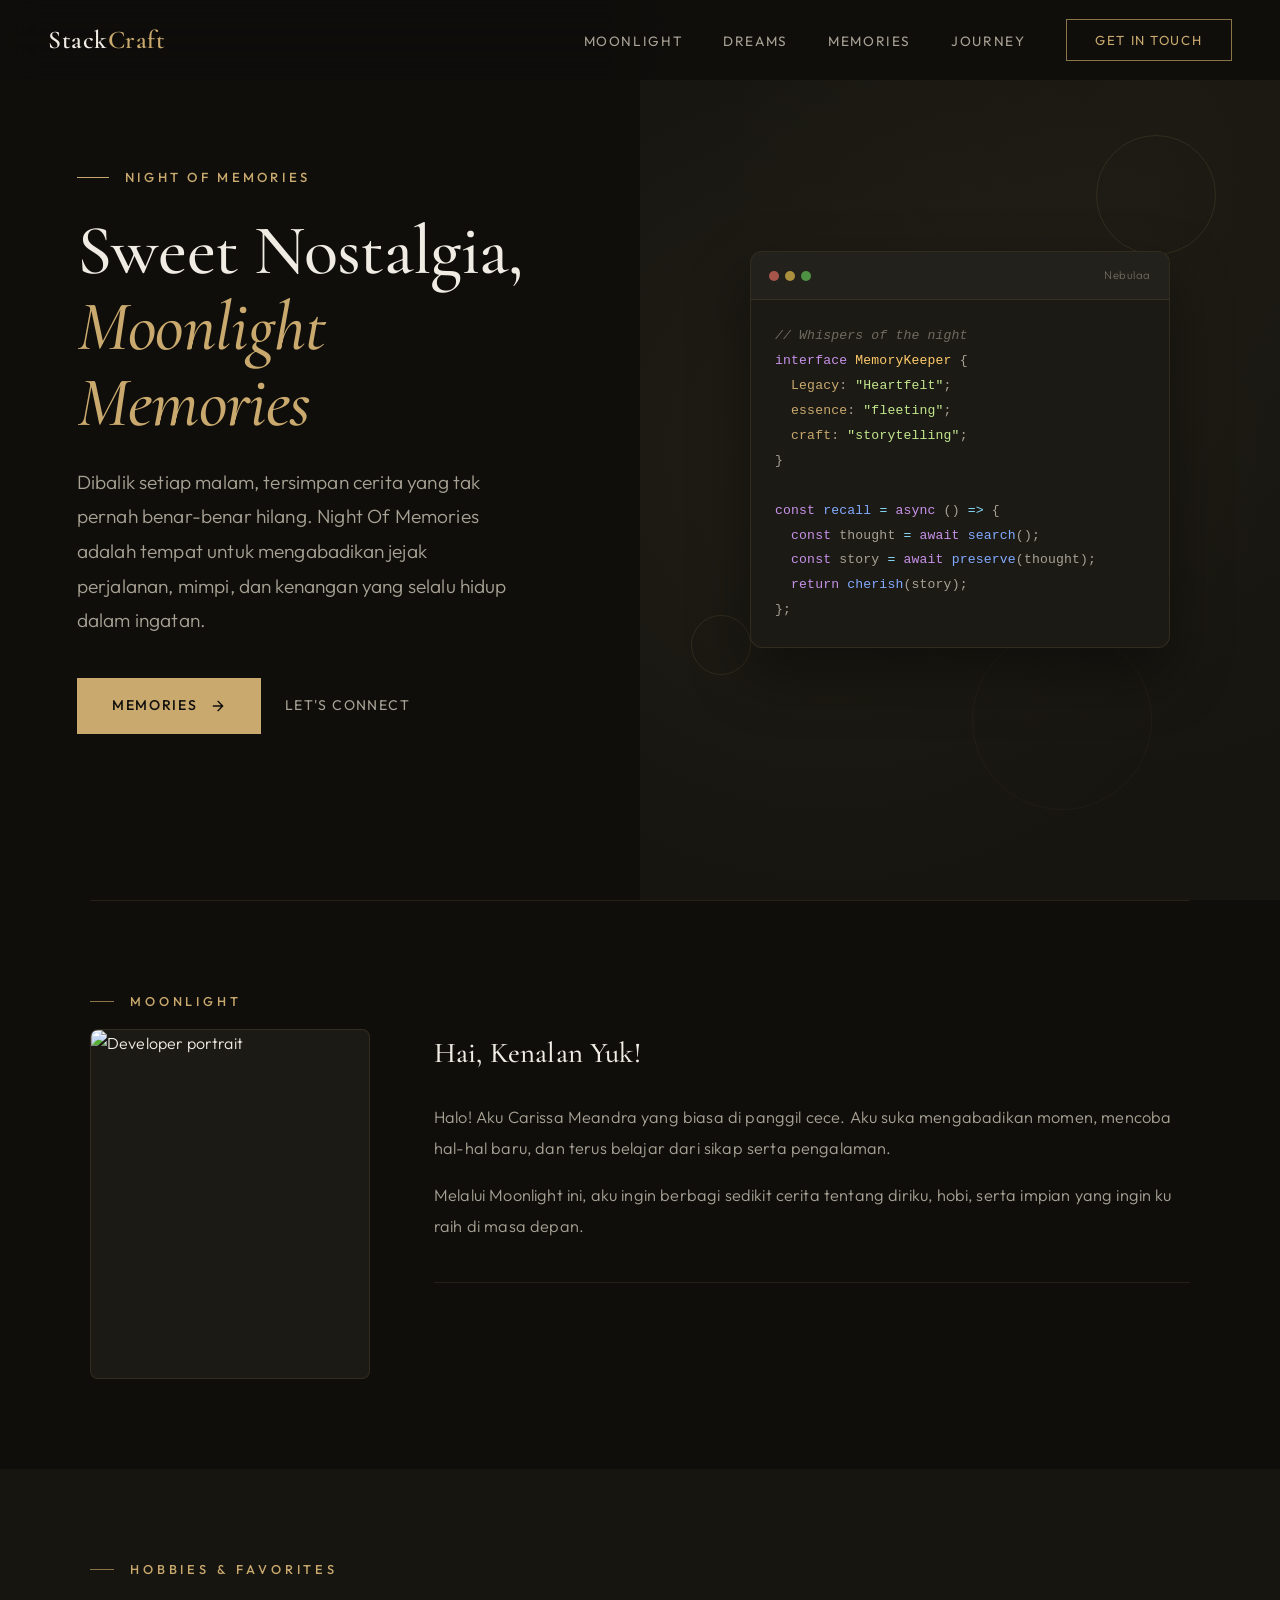
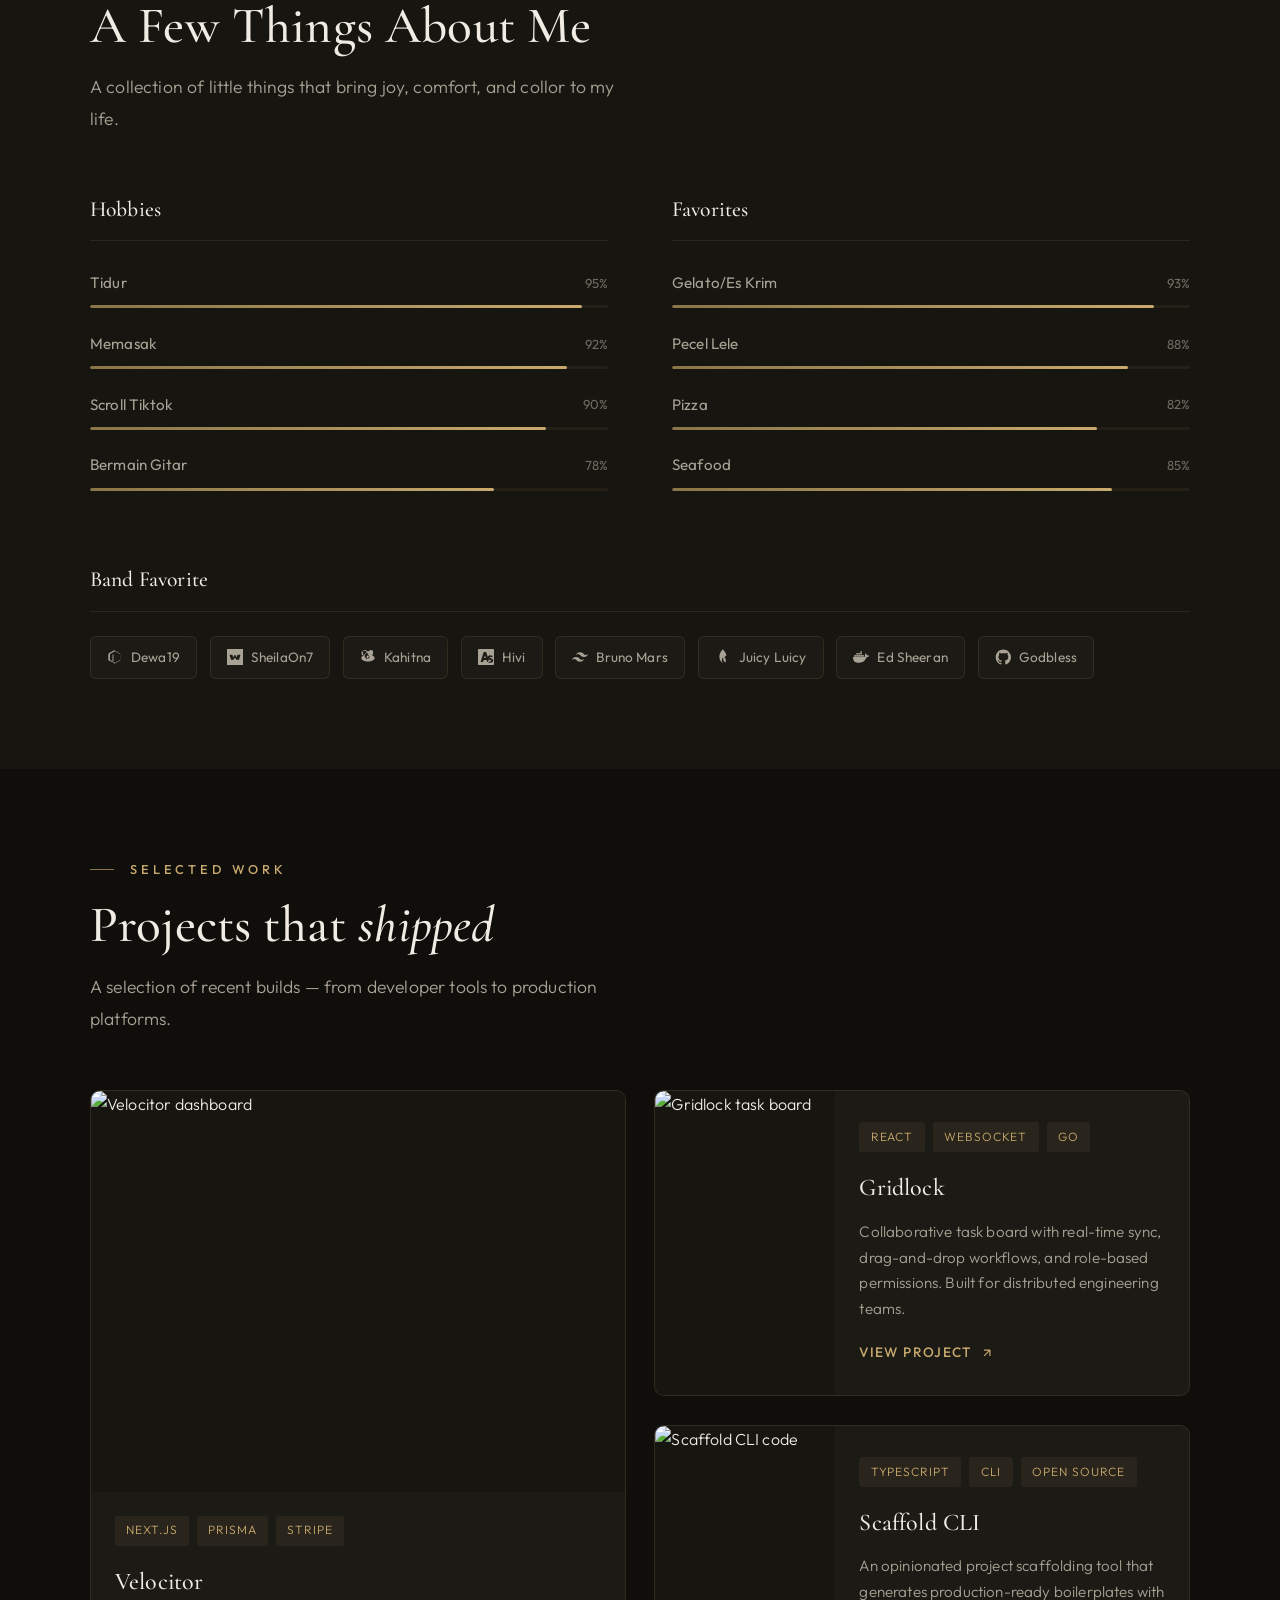
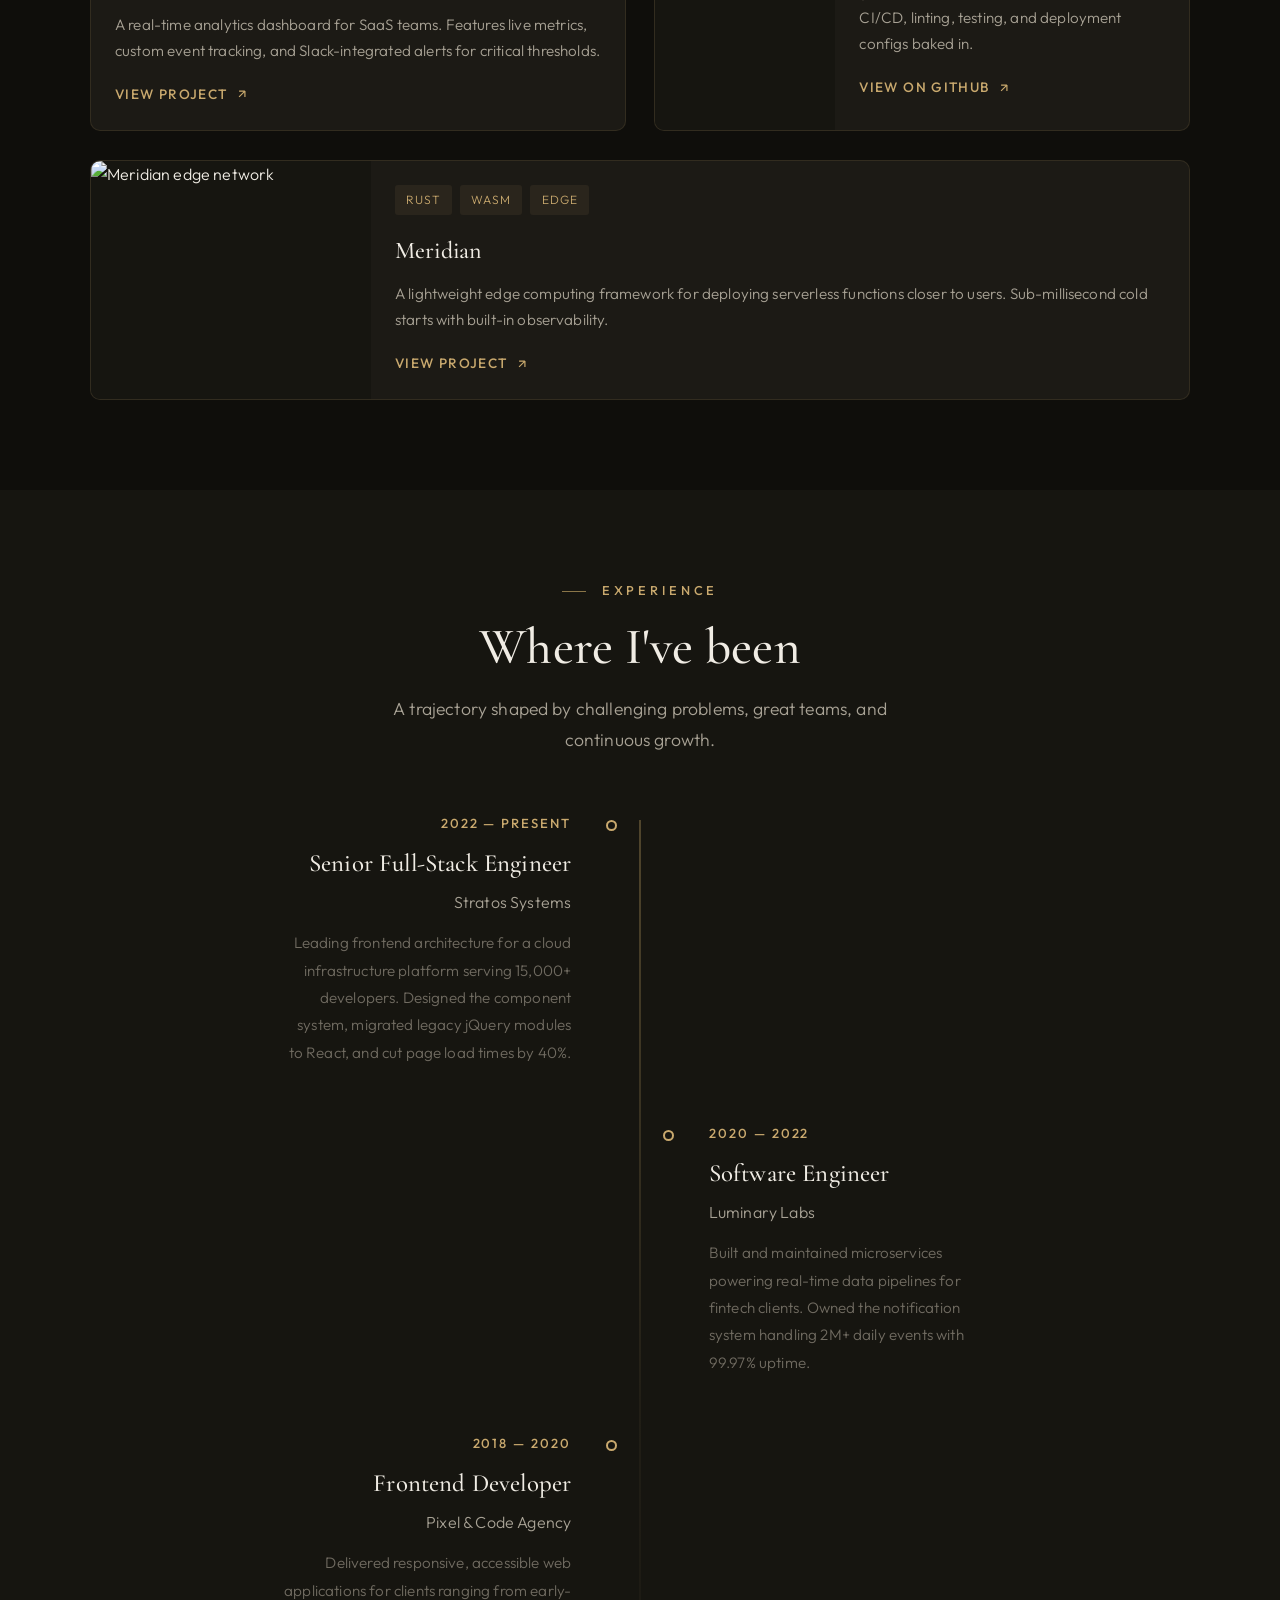
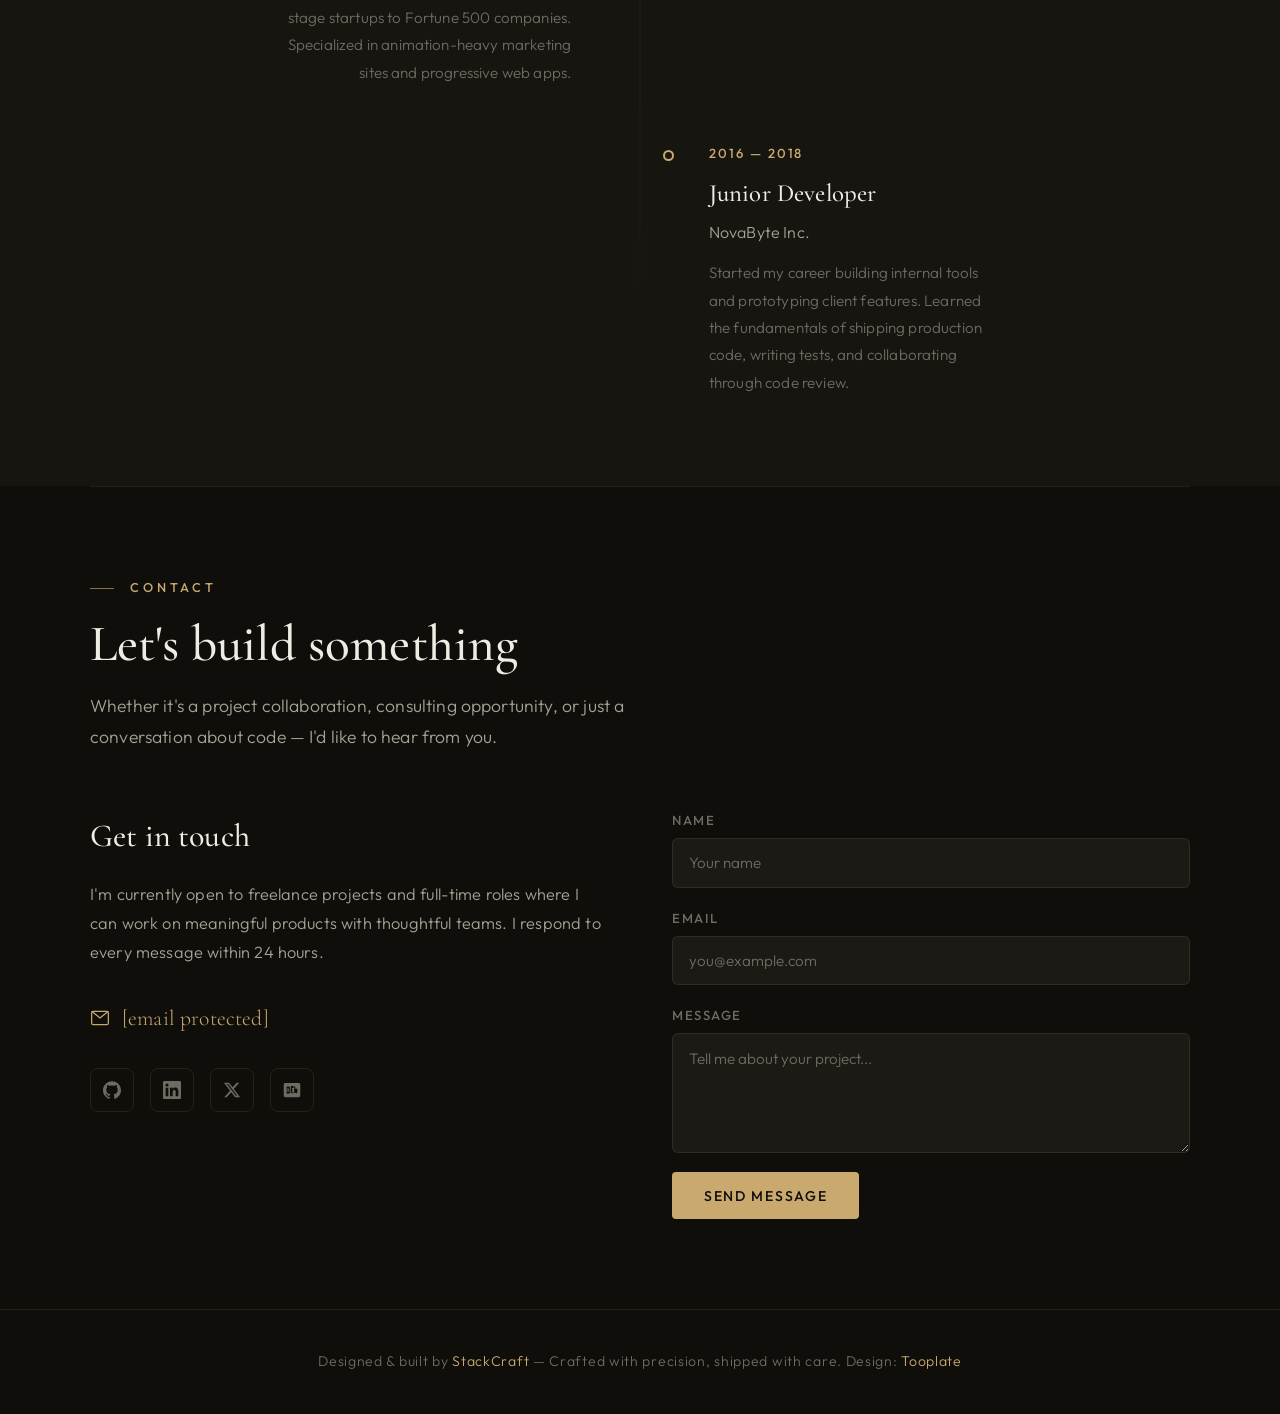
==== commit d5d9d89d: "Update index.html" ====
--- a/index.html
+++ b/index.html
@@ -191,19 +191,6 @@
       </div>
     </div>
 
-    <!-- GitHub Contributions Grid -->
-    <div class="github-section reveal">
-      <h4>Contribution Activity</h4>
-      <p class="github-subtitle">1,247 contributions in the last year</p>
-      <div class="contrib-grid" id="contribGrid"><div class="contrib-cell"></div><div class="contrib-cell"></div><div class="contrib-cell"></div><div class="contrib-cell"></div><div class="contrib-cell l3"></div><div class="contrib-cell l1"></div><div class="contrib-cell"></div><div class="contrib-cell"></div><div class="contrib-cell"></div><div class="contrib-cell l1"></div><div class="contrib-cell"></div><div class="contrib-cell l2"></div><div class="contrib-cell"></div><div class="contrib-cell"></div><div class="contrib-cell l1"></div><div class="contrib-cell l3"></div><div class="contrib-cell"></div><div class="contrib-cell"></div><div class="contrib-cell l1"></div><div class="contrib-cell"></div><div class="contrib-cell"></div><div class="contrib-cell l3"></div><div class="contrib-cell l3"></div><div class="contrib-cell l4"></div><div class="contrib-cell l2"></div><div class="contrib-cell l3"></div><div class="contrib-cell l2"></div><div class="contrib-cell l1"></div><div class="contrib-cell"></div><div class="contrib-cell"></div><div class="contrib-cell"></div><div class="contrib-cell"></div><div class="contrib-cell"></div><div class="contrib-cell"></div><div class="contrib-cell"></div><div class="contrib-cell"></div><div class="contrib-cell l1"></div><div class="contrib-cell"></div><div class="contrib-cell l3"></div><div class="contrib-cell l1"></div><div class="contrib-cell l1"></div><div class="contrib-cell"></div><div class="contrib-cell l3"></div><div class="contrib-cell l3"></div><div class="contrib-cell l3"></div><div class="contrib-cell"></div><div class="contrib-cell"></div><div class="contrib-cell"></div><div class="contrib-cell"></div><div class="contrib-cell"></div><div class="contrib-cell l4"></div><div class="contrib-cell"></div><div class="contrib-cell l2"></div><div class="contrib-cell l2"></div><div class="contrib-cell"></div><div class="contrib-cell"></div><div class="contrib-cell"></div><div class="contrib-cell"></div><div class="contrib-cell l4"></div><div class="contrib-cell l1"></div><div class="contrib-cell l2"></div><div class="contrib-cell"></div><div class="contrib-cell"></div><div class="contrib-cell"></div><div class="contrib-cell l3"></div><div class="contrib-cell l1"></div><div class="contrib-cell l4"></div><div class="contrib-cell l4"></div><div class="contrib-cell l1"></div><div class="contrib-cell l3"></div><div class="contrib-cell"></div><div class="contrib-cell"></div><div class="contrib-cell l1"></div><div class="contrib-cell l2"></div><div class="contrib-cell l4"></div><div class="contrib-cell"></div><div class="contrib-cell"></div><div class="contrib-cell"></div><div class="contrib-cell l4"></div><div class="contrib-cell"></div><div class="contrib-cell l3"></div><div class="contrib-cell"></div><div class="contrib-cell l2"></div><div class="contrib-cell l2"></div><div class="contrib-cell"></div><div class="contrib-cell"></div><div class="contrib-cell"></div><div class="contrib-cell l4"></div><div class="contrib-cell l1"></div><div class="contrib-cell"></div><div class="contrib-cell l4"></div><div class="contrib-cell"></div><div class="contrib-cell l1"></div><div class="contrib-cell l3"></div><div class="contrib-cell"></div><div class="contrib-cell l2"></div><div class="contrib-cell"></div><div class="contrib-cell l2"></div><div class="contrib-cell"></div><div class="contrib-cell l3"></div><div class="contrib-cell"></div><div class="contrib-cell"></div><div class="contrib-cell l3"></div><div class="contrib-cell l2"></div><div class="contrib-cell"></div><div class="contrib-cell"></div><div class="contrib-cell"></div><div class="contrib-cell l1"></div><div class="contrib-cell"></div><div class="contrib-cell"></div><div class="contrib-cell l1"></div><div class="contrib-cell l4"></div><div class="contrib-cell"></div><div class="contrib-cell"></div><div class="contrib-cell l1"></div><div class="contrib-cell"></div><div class="contrib-cell l2"></div><div class="contrib-cell l3"></div><div class="contrib-cell l1"></div><div class="contrib-cell"></div><div class="contrib-cell l2"></div><div class="contrib-cell l3"></div><div class="contrib-cell l4"></div><div class="contrib-cell"></div><div class="contrib-cell l1"></div><div class="contrib-cell l1"></div><div class="contrib-cell"></div><div class="contrib-cell l2"></div><div class="contrib-cell"></div><div class="contrib-cell"></div><div class="contrib-cell l2"></div><div class="contrib-cell l2"></div><div class="contrib-cell"></div><div class="contrib-cell l3"></div><div class="contrib-cell l4"></div><div class="contrib-cell l1"></div><div class="contrib-cell l1"></div><div class="contrib-cell l1"></div><div class="contrib-cell l4"></div><div class="contrib-cell"></div><div class="contrib-cell l2"></div><div class="contrib-cell l4"></div><div class="contrib-cell l2"></div><div class="contrib-cell l1"></div><div class="contrib-cell"></div><div class="contrib-cell l2"></div><div class="contrib-cell"></div><div class="contrib-cell l1"></div><div class="contrib-cell l2"></div><div class="contrib-cell l1"></div><div class="contrib-cell l1"></div><div class="contrib-cell"></div><div class="contrib-cell l3"></div><div class="contrib-cell"></div><div class="contrib-cell"></div><div class="contrib-cell l1"></div><div class="contrib-cell l3"></div><div class="contrib-cell l2"></div><div class="contrib-cell l4"></div><div class="contrib-cell"></div><div class="contrib-cell l1"></div><div class="contrib-cell"></div><div class="contrib-cell l1"></div><div class="contrib-cell"></div><div class="contrib-cell l1"></div><div class="contrib-cell l4"></div><div class="contrib-cell l1"></div><div class="contrib-cell"></div><div class="contrib-cell"></div><div class="contrib-cell l4"></div><div class="contrib-cell l2"></div><div class="contrib-cell"></div><div class="contrib-cell l3"></div><div class="contrib-cell l4"></div><div class="contrib-cell"></div><div class="contrib-cell"></div><div class="contrib-cell l1"></div><div class="contrib-cell l4"></div><div class="contrib-cell"></div><div class="contrib-cell"></div><div class="contrib-cell"></div><div class="contrib-cell"></div><div class="contrib-cell"></div><div class="contrib-cell l3"></div><div class="contrib-cell"></div><div class="contrib-cell l1"></div><div class="contrib-cell l4"></div><div class="contrib-cell l1"></div><div class="contrib-cell"></div><div class="contrib-cell"></div><div class="contrib-cell"></div><div class="contrib-cell l3"></div><div class="contrib-cell"></div><div class="contrib-cell l2"></div><div class="contrib-cell l1"></div><div class="contrib-cell"></div><div class="contrib-cell l4"></div><div class="contrib-cell l3"></div><div class="contrib-cell l1"></div><div class="contrib-cell"></div><div class="contrib-cell"></div><div class="contrib-cell l3"></div><div class="contrib-cell l4"></div><div class="contrib-cell"></div><div class="contrib-cell"></div><div class="contrib-cell"></div><div class="contrib-cell l4"></div><div class="contrib-cell l3"></div><div class="contrib-cell"></div><div class="contrib-cell l4"></div><div class="contrib-cell l3"></div><div class="contrib-cell l1"></div><div class="contrib-cell l1"></div><div class="contrib-cell l3"></div><div class="contrib-cell l3"></div><div class="contrib-cell"></div><div class="contrib-cell l1"></div><div class="contrib-cell l4"></div><div class="contrib-cell"></div><div class="contrib-cell l2"></div><div class="contrib-cell"></div><div class="contrib-cell l1"></div><div class="contrib-cell"></div><div class="contrib-cell"></div><div class="contrib-cell"></div><div class="contrib-cell l4"></div><div class="contrib-cell"></div><div class="contrib-cell l2"></div><div class="contrib-cell l2"></div><div class="contrib-cell l1"></div><div class="contrib-cell l1"></div><div class="contrib-cell l1"></div><div class="contrib-cell"></div><div class="contrib-cell l3"></div><div class="contrib-cell"></div><div class="contrib-cell l2"></div><div class="contrib-cell l2"></div><div class="contrib-cell"></div><div class="contrib-cell l1"></div><div class="contrib-cell l2"></div><div class="contrib-cell l3"></div><div class="contrib-cell l2"></div><div class="contrib-cell"></div><div class="contrib-cell l1"></div><div class="contrib-cell"></div><div class="contrib-cell l3"></div><div class="contrib-cell"></div><div class="contrib-cell"></div><div class="contrib-cell l2"></div><div class="contrib-cell"></div><div class="contrib-cell"></div><div class="contrib-cell"></div><div class="contrib-cell l3"></div><div class="contrib-cell l3"></div><div class="contrib-cell"></div><div class="contrib-cell l1"></div><div class="contrib-cell"></div><div class="contrib-cell l2"></div><div class="contrib-cell"></div><div class="contrib-cell"></div><div class="contrib-cell l1"></div><div class="contrib-cell l4"></div><div class="contrib-cell l1"></div><div class="contrib-cell"></div><div class="contrib-cell l3"></div><div class="contrib-cell"></div><div class="contrib-cell l3"></div><div class="contrib-cell l1"></div><div class="contrib-cell"></div><div class="contrib-cell"></div><div class="contrib-cell"></div><div class="contrib-cell l3"></div><div class="contrib-cell"></div><div class="contrib-cell"></div><div class="contrib-cell l1"></div><div class="contrib-cell l2"></div><div class="contrib-cell"></div><div class="contrib-cell l1"></div><div class="contrib-cell l3"></div><div class="contrib-cell"></div><div class="contrib-cell"></div><div class="contrib-cell"></div><div class="contrib-cell l2"></div><div class="contrib-cell"></div><div class="contrib-cell"></div><div class="contrib-cell l2"></div><div class="contrib-cell l3"></div><div class="contrib-cell l2"></div><div class="contrib-cell l4"></div><div class="contrib-cell l3"></div><div class="contrib-cell l3"></div><div class="contrib-cell l4"></div><div class="contrib-cell l2"></div><div class="contrib-cell"></div><div class="contrib-cell"></div><div class="contrib-cell l3"></div><div class="contrib-cell l3"></div><div class="contrib-cell"></div><div class="contrib-cell"></div><div class="contrib-cell"></div><div class="contrib-cell"></div><div class="contrib-cell"></div><div class="contrib-cell l1"></div><div class="contrib-cell"></div><div class="contrib-cell l3"></div><div class="contrib-cell"></div><div class="contrib-cell l2"></div><div class="contrib-cell"></div><div class="contrib-cell"></div><div class="contrib-cell l4"></div><div class="contrib-cell l3"></div><div class="contrib-cell l3"></div><div class="contrib-cell l1"></div><div class="contrib-cell l3"></div><div class="contrib-cell l4"></div><div class="contrib-cell"></div><div class="contrib-cell l2"></div><div class="contrib-cell l1"></div><div class="contrib-cell"></div><div class="contrib-cell l1"></div><div class="contrib-cell"></div><div class="contrib-cell"></div><div class="contrib-cell"></div><div class="contrib-cell"></div><div class="contrib-cell l1"></div><div class="contrib-cell l1"></div><div class="contrib-cell l2"></div><div class="contrib-cell"></div><div class="contrib-cell"></div><div class="contrib-cell"></div><div class="contrib-cell l1"></div><div class="contrib-cell l1"></div><div class="contrib-cell"></div><div class="contrib-cell l2"></div><div class="contrib-cell l3"></div><div class="contrib-cell"></div><div class="contrib-cell"></div><div class="contrib-cell"></div><div class="contrib-cell l4"></div><div class="contrib-cell"></div><div class="contrib-cell l3"></div><div class="contrib-cell l3"></div><div class="contrib-cell l1"></div><div class="contrib-cell"></div><div class="contrib-cell"></div><div class="contrib-cell"></div><div class="contrib-cell l2"></div><div class="contrib-cell"></div><div class="contrib-cell l3"></div><div class="contrib-cell"></div><div class="contrib-cell"></div><div class="contrib-cell l1"></div><div class="contrib-cell l4"></div><div class="contrib-cell"></div><div class="contrib-cell"></div><div class="contrib-cell"></div><div class="contrib-cell"></div><div class="contrib-cell l2"></div><div class="contrib-cell l1"></div><div class="contrib-cell l3"></div><div class="contrib-cell"></div><div class="contrib-cell l4"></div><div class="contrib-cell l1"></div><div class="contrib-cell l3"></div></div>
-      <div class="contrib-legend">
-        <span>Less</span>
-        <div class="contrib-legend-cell" style="background: rgba(201,169,110,0.06)"></div>
-        <div class="contrib-legend-cell" style="background: rgba(201,169,110,0.14)"></div>
-        <div class="contrib-legend-cell" style="background: rgba(201,169,110,0.28)"></div>
-        <div class="contrib-legend-cell" style="background: rgba(201,169,110,0.48)"></div>
-        <div class="contrib-legend-cell" style="background: rgba(201,169,110,0.75)"></div>
-        <span>More</span>
       </div>
     </div>
   </div>
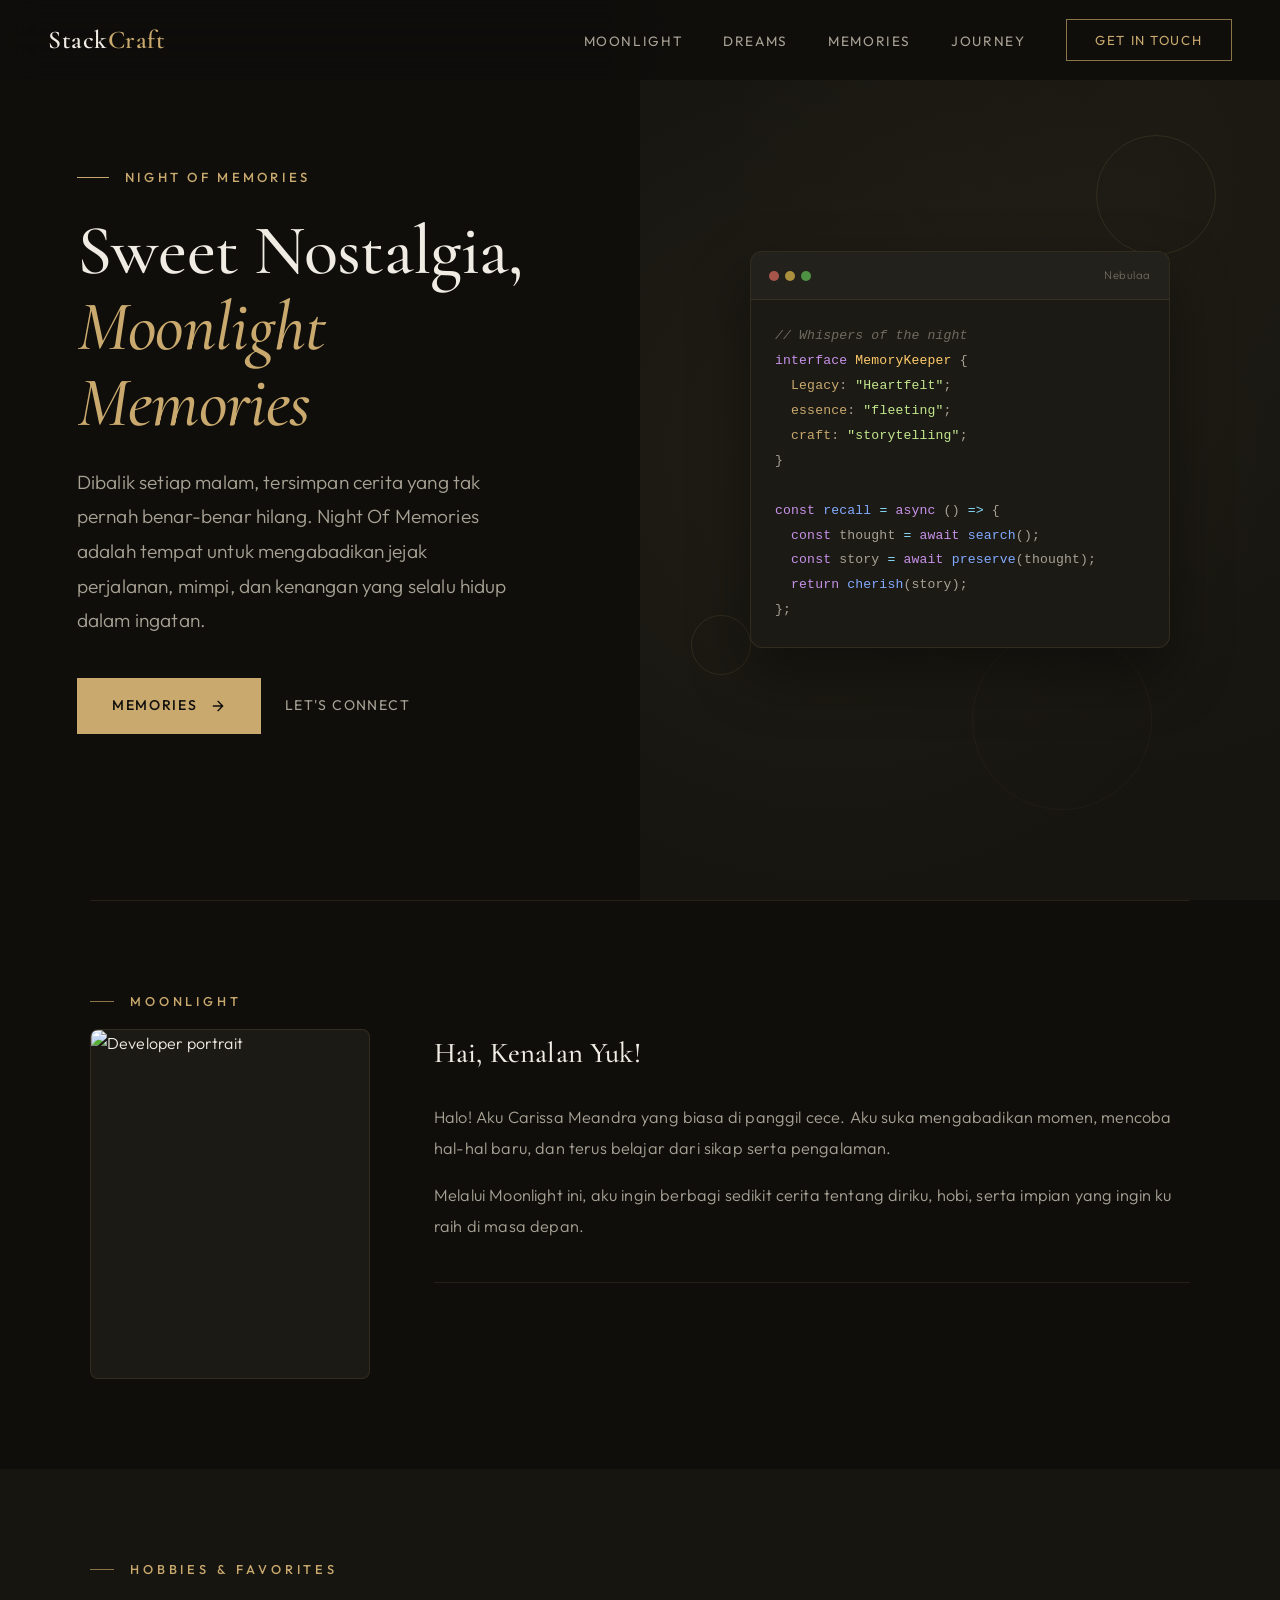
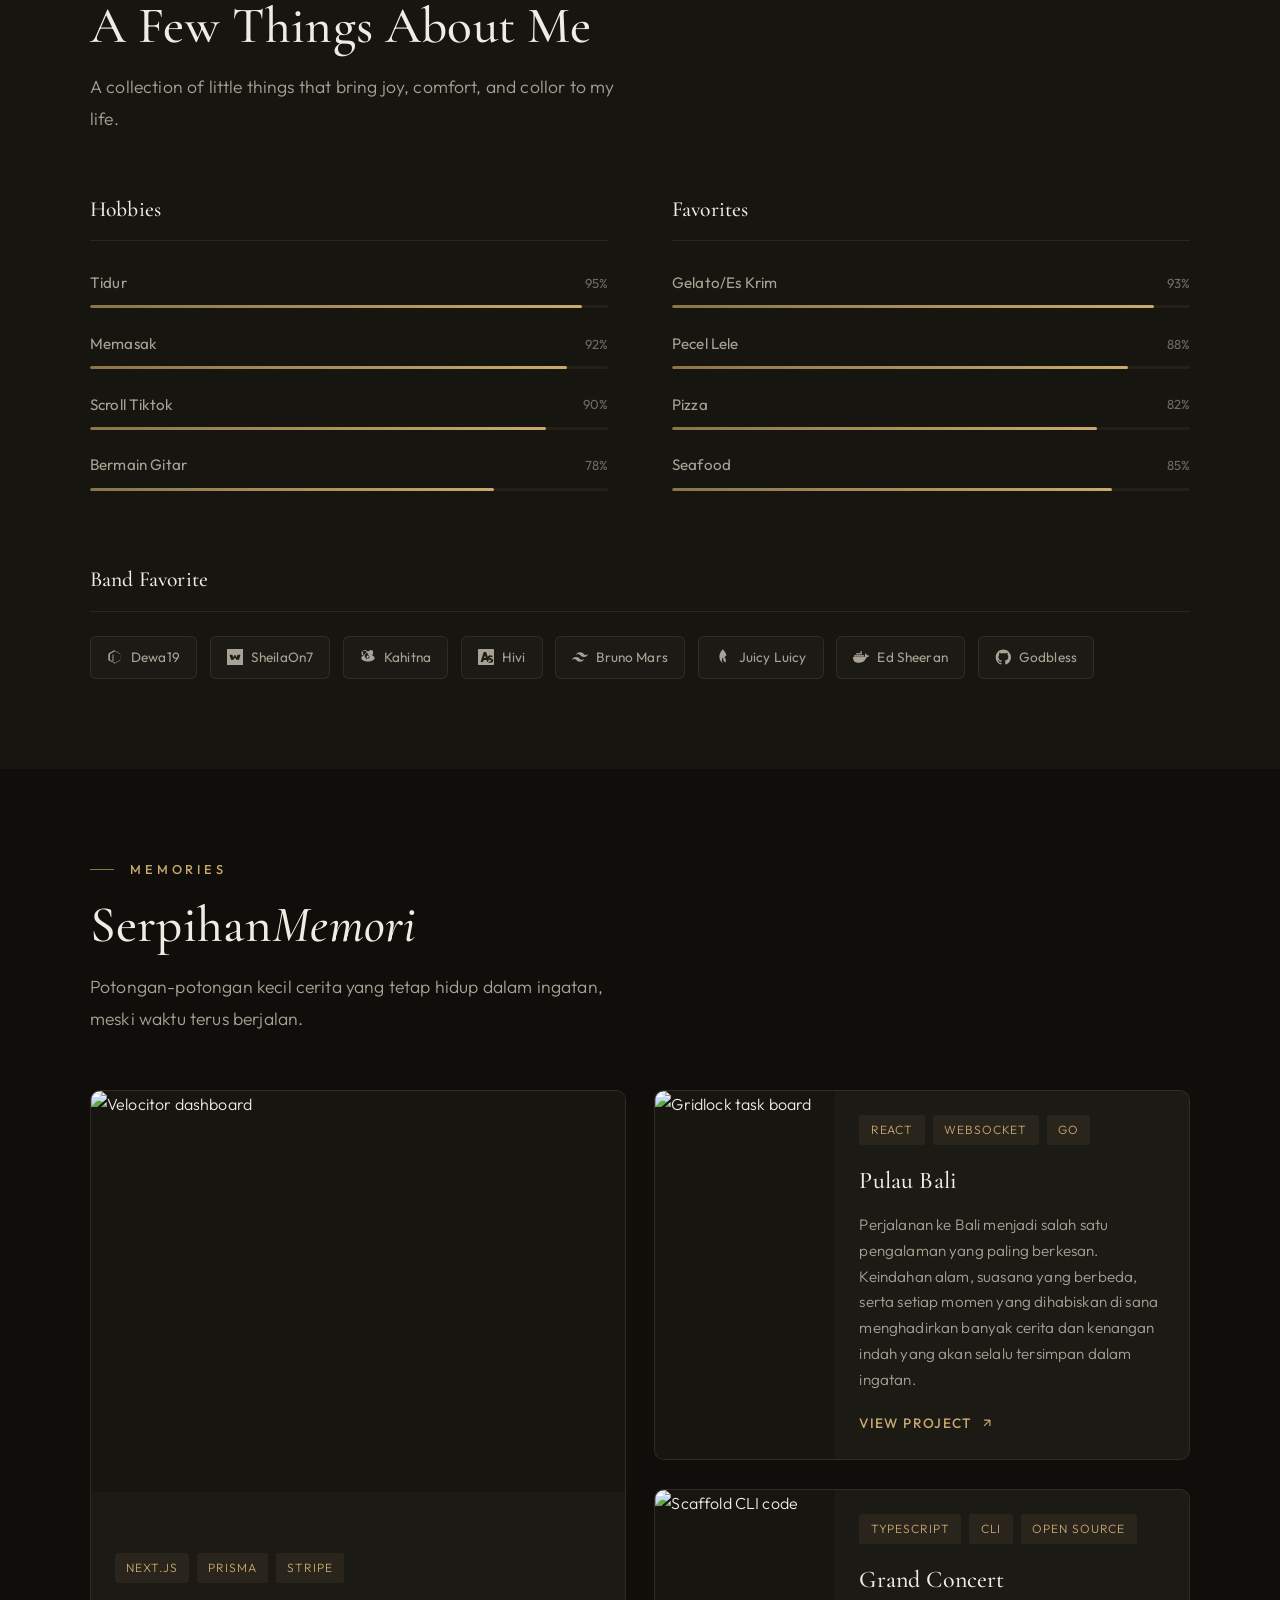
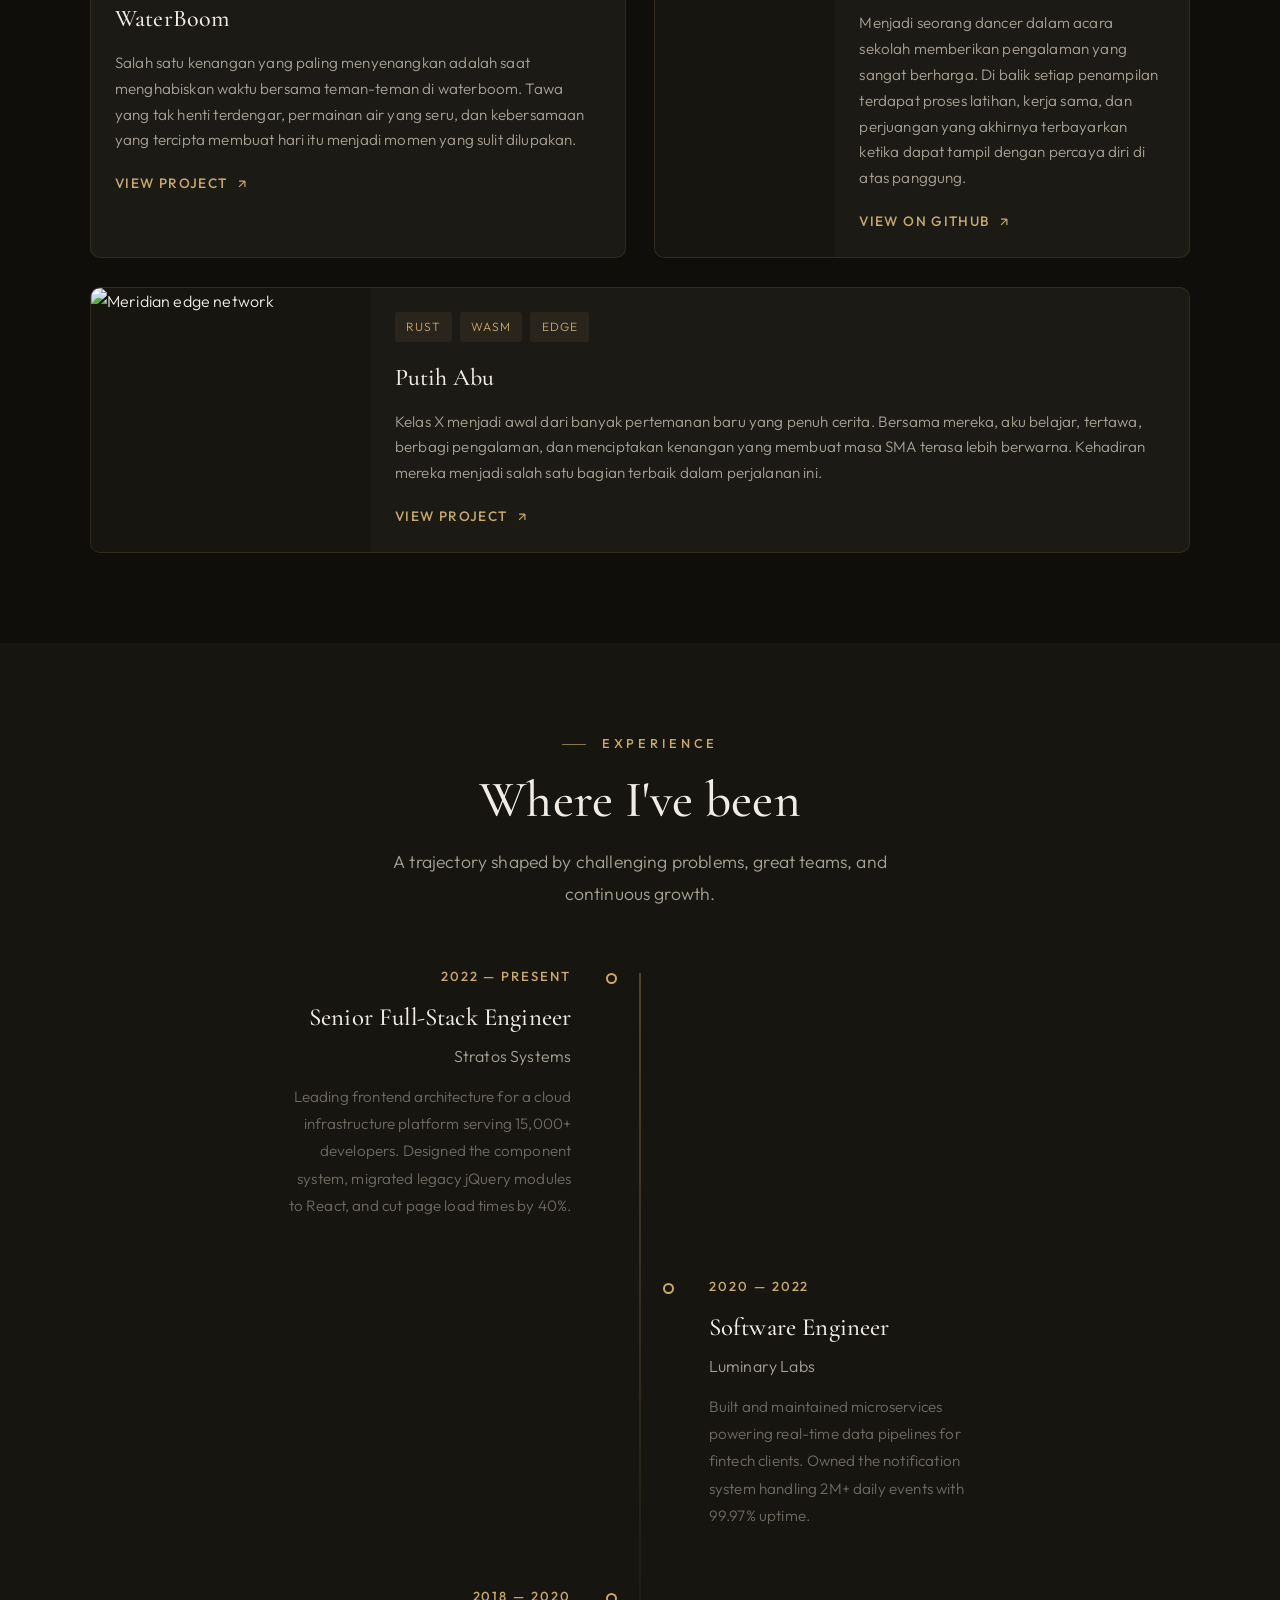
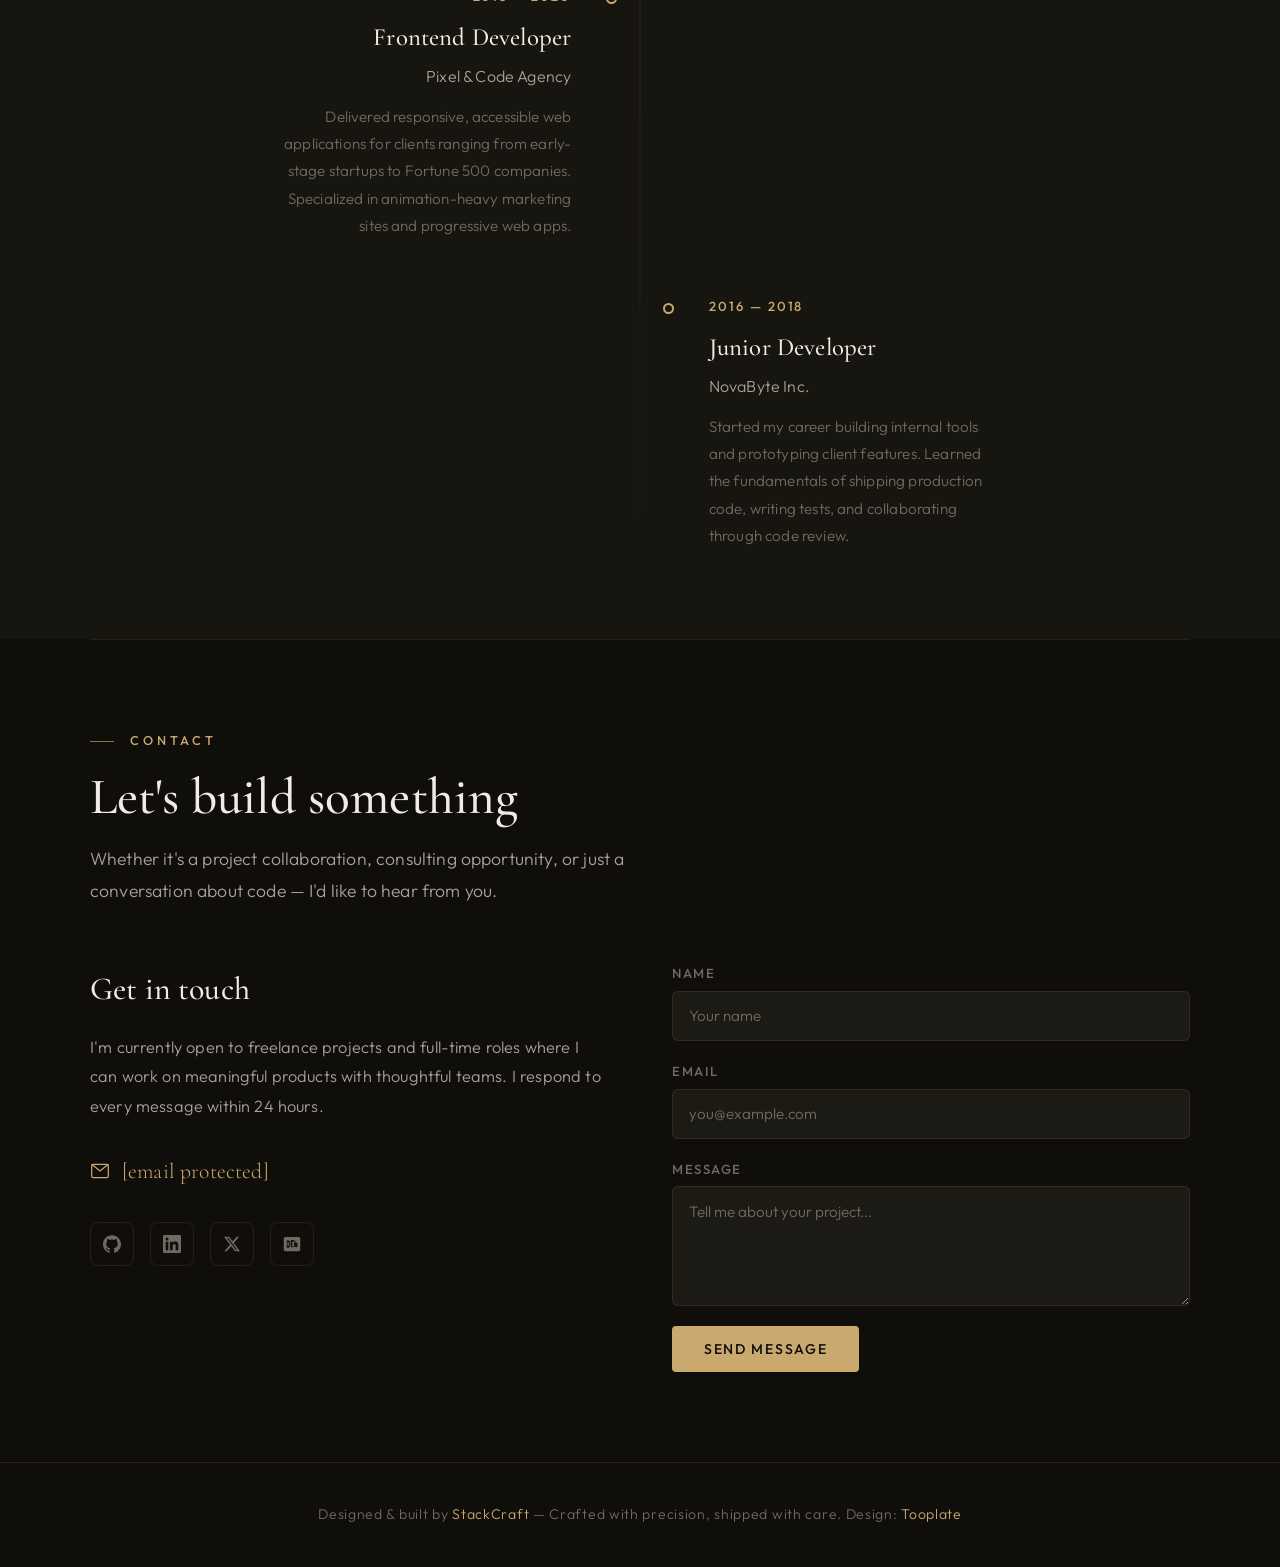
==== commit ecb5c7a1: "Update index.html" ====
--- a/index.html
+++ b/index.html
@@ -199,9 +199,9 @@
 <!-- ============ PROJECTS ============ -->
 <section class="section" id="projects">
   <div class="section-inner">
-    <div class="section-label reveal">Selected Work</div>
-    <div class="section-title reveal">Projects that <em>shipped</em></div>
-    <div class="section-subtitle reveal">A selection of recent builds — from developer tools to production platforms.</div>
+    <div class="section-label reveal">Memories</div>
+    <div class="section-title reveal">Serpihan<em>Memori</em></div>
+    <div class="section-subtitle reveal">Potongan-potongan kecil cerita yang tetap hidup dalam ingatan, meski waktu terus berjalan.</div>
 
     <div class="projects-grid">
       <div class="project-card reveal">
@@ -210,8 +210,9 @@
         </div>
         <div class="project-info">
           <div class="project-tags"><span class="project-tag">Next.js</span><span class="project-tag">Prisma</span><span class="project-tag">Stripe</span></div>
-          <h3 class="project-name">Velocitor</h3>
-          <p class="project-desc">A real-time analytics dashboard for SaaS teams. Features live metrics, custom event tracking, and Slack-integrated alerts for critical thresholds.</p>
+          <h3 class="project-name">WaterBoom</h3>
+          <p class="project-desc">Salah satu kenangan yang paling menyenangkan adalah saat menghabiskan waktu bersama teman-teman di waterboom. Tawa yang tak henti terdengar, permainan air yang seru, dan kebersamaan yang tercipta membuat hari itu menjadi momen yang sulit dilupakan.
+</p>
           <a href="#" class="project-link">View Project <svg viewBox="0 0 24 24" fill="none" stroke="currentColor" stroke-width="2"><path d="M7 17L17 7M17 7H7M17 7v10"/></svg></a>
         </div>
       </div>
@@ -222,8 +223,8 @@
         </div>
         <div class="project-info">
           <div class="project-tags"><span class="project-tag">React</span><span class="project-tag">WebSocket</span><span class="project-tag">Go</span></div>
-          <h3 class="project-name">Gridlock</h3>
-          <p class="project-desc">Collaborative task board with real-time sync, drag-and-drop workflows, and role-based permissions. Built for distributed engineering teams.</p>
+          <h3 class="project-name">Pulau Bali</h3>
+          <p class="project-desc">Perjalanan ke Bali menjadi salah satu pengalaman yang paling berkesan. Keindahan alam, suasana yang berbeda, serta setiap momen yang dihabiskan di sana menghadirkan banyak cerita dan kenangan indah yang akan selalu tersimpan dalam ingatan.</p>
           <a href="#" class="project-link">View Project <svg viewBox="0 0 24 24" fill="none" stroke="currentColor" stroke-width="2"><path d="M7 17L17 7M17 7H7M17 7v10"/></svg></a>
         </div>
       </div>
@@ -234,8 +235,8 @@
         </div>
         <div class="project-info">
           <div class="project-tags"><span class="project-tag">TypeScript</span><span class="project-tag">CLI</span><span class="project-tag">Open Source</span></div>
-          <h3 class="project-name">Scaffold CLI</h3>
-          <p class="project-desc">An opinionated project scaffolding tool that generates production-ready boilerplates with CI/CD, linting, testing, and deployment configs baked in.</p>
+          <h3 class="project-name">Grand Concert</h3>
+          <p class="project-desc">Menjadi seorang dancer dalam acara sekolah memberikan pengalaman yang sangat berharga. Di balik setiap penampilan terdapat proses latihan, kerja sama, dan perjuangan yang akhirnya terbayarkan ketika dapat tampil dengan percaya diri di atas panggung.</p>
           <a href="#" class="project-link">View on GitHub <svg viewBox="0 0 24 24" fill="none" stroke="currentColor" stroke-width="2"><path d="M7 17L17 7M17 7H7M17 7v10"/></svg></a>
         </div>
       </div>
@@ -246,8 +247,9 @@
         </div>
         <div class="project-info">
           <div class="project-tags"><span class="project-tag">Rust</span><span class="project-tag">WASM</span><span class="project-tag">Edge</span></div>
-          <h3 class="project-name">Meridian</h3>
-          <p class="project-desc">A lightweight edge computing framework for deploying serverless functions closer to users. Sub-millisecond cold starts with built-in observability.</p>
+          <h3 class="project-name">Putih Abu</h3>
+          <p class="project-desc">Kelas X menjadi awal dari banyak pertemanan baru yang penuh cerita. Bersama mereka, aku belajar, tertawa, berbagi pengalaman, dan menciptakan kenangan yang membuat masa SMA terasa lebih berwarna. Kehadiran mereka menjadi salah satu bagian terbaik dalam perjalanan ini.
+</p>
           <a href="#" class="project-link">View Project <svg viewBox="0 0 24 24" fill="none" stroke="currentColor" stroke-width="2"><path d="M7 17L17 7M17 7H7M17 7v10"/></svg></a>
         </div>
       </div>
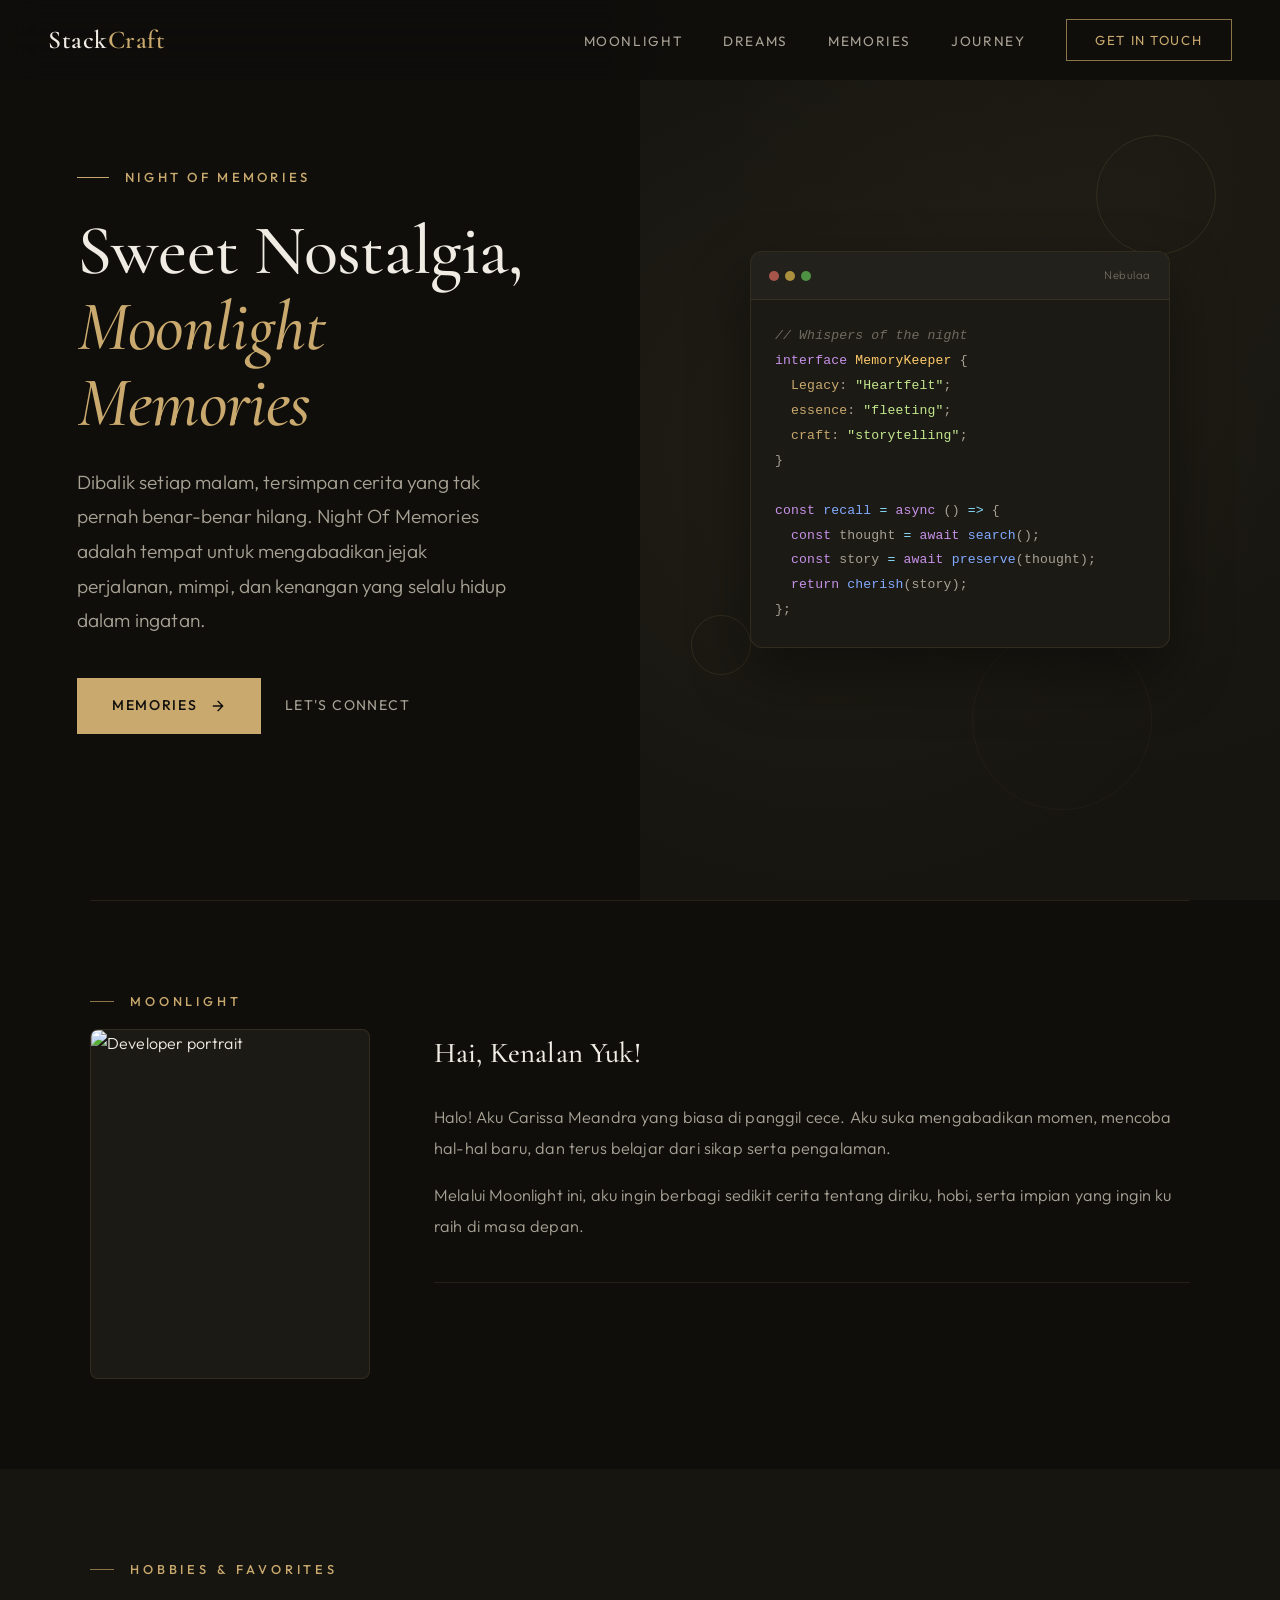
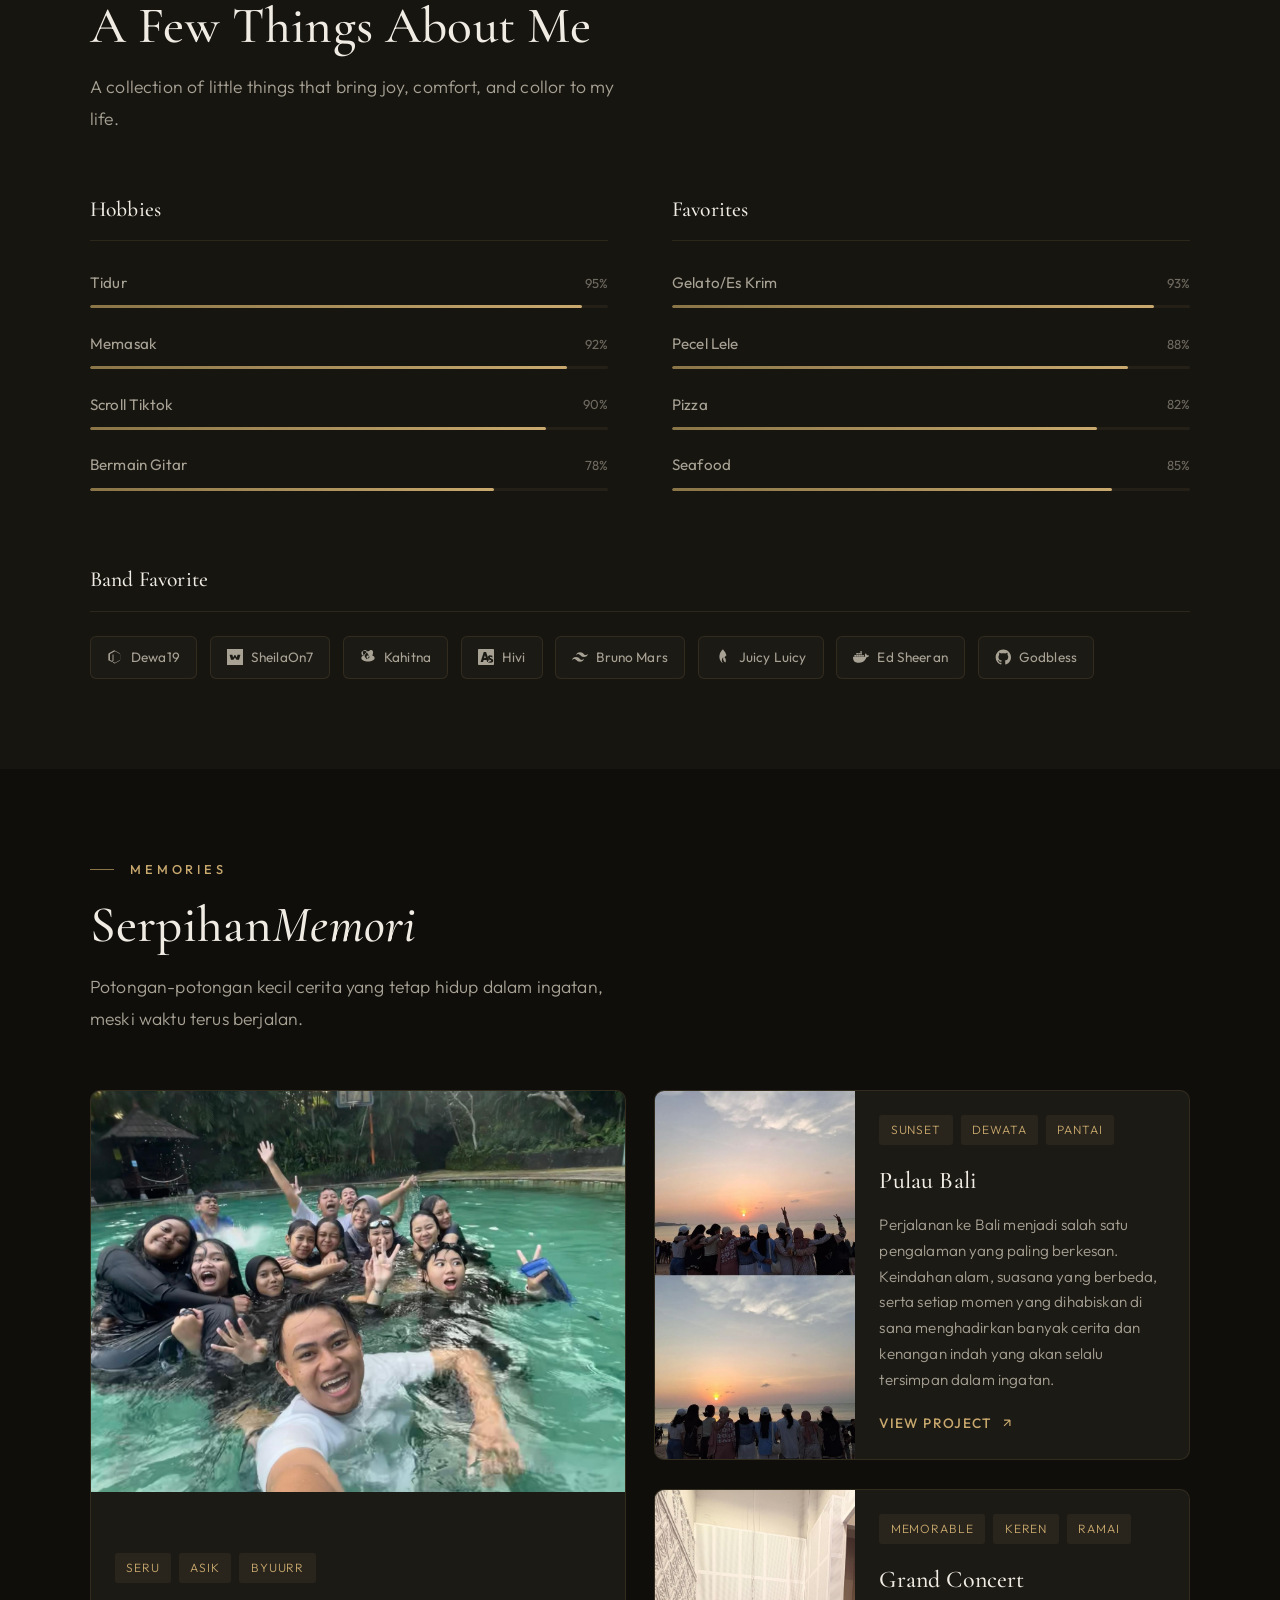
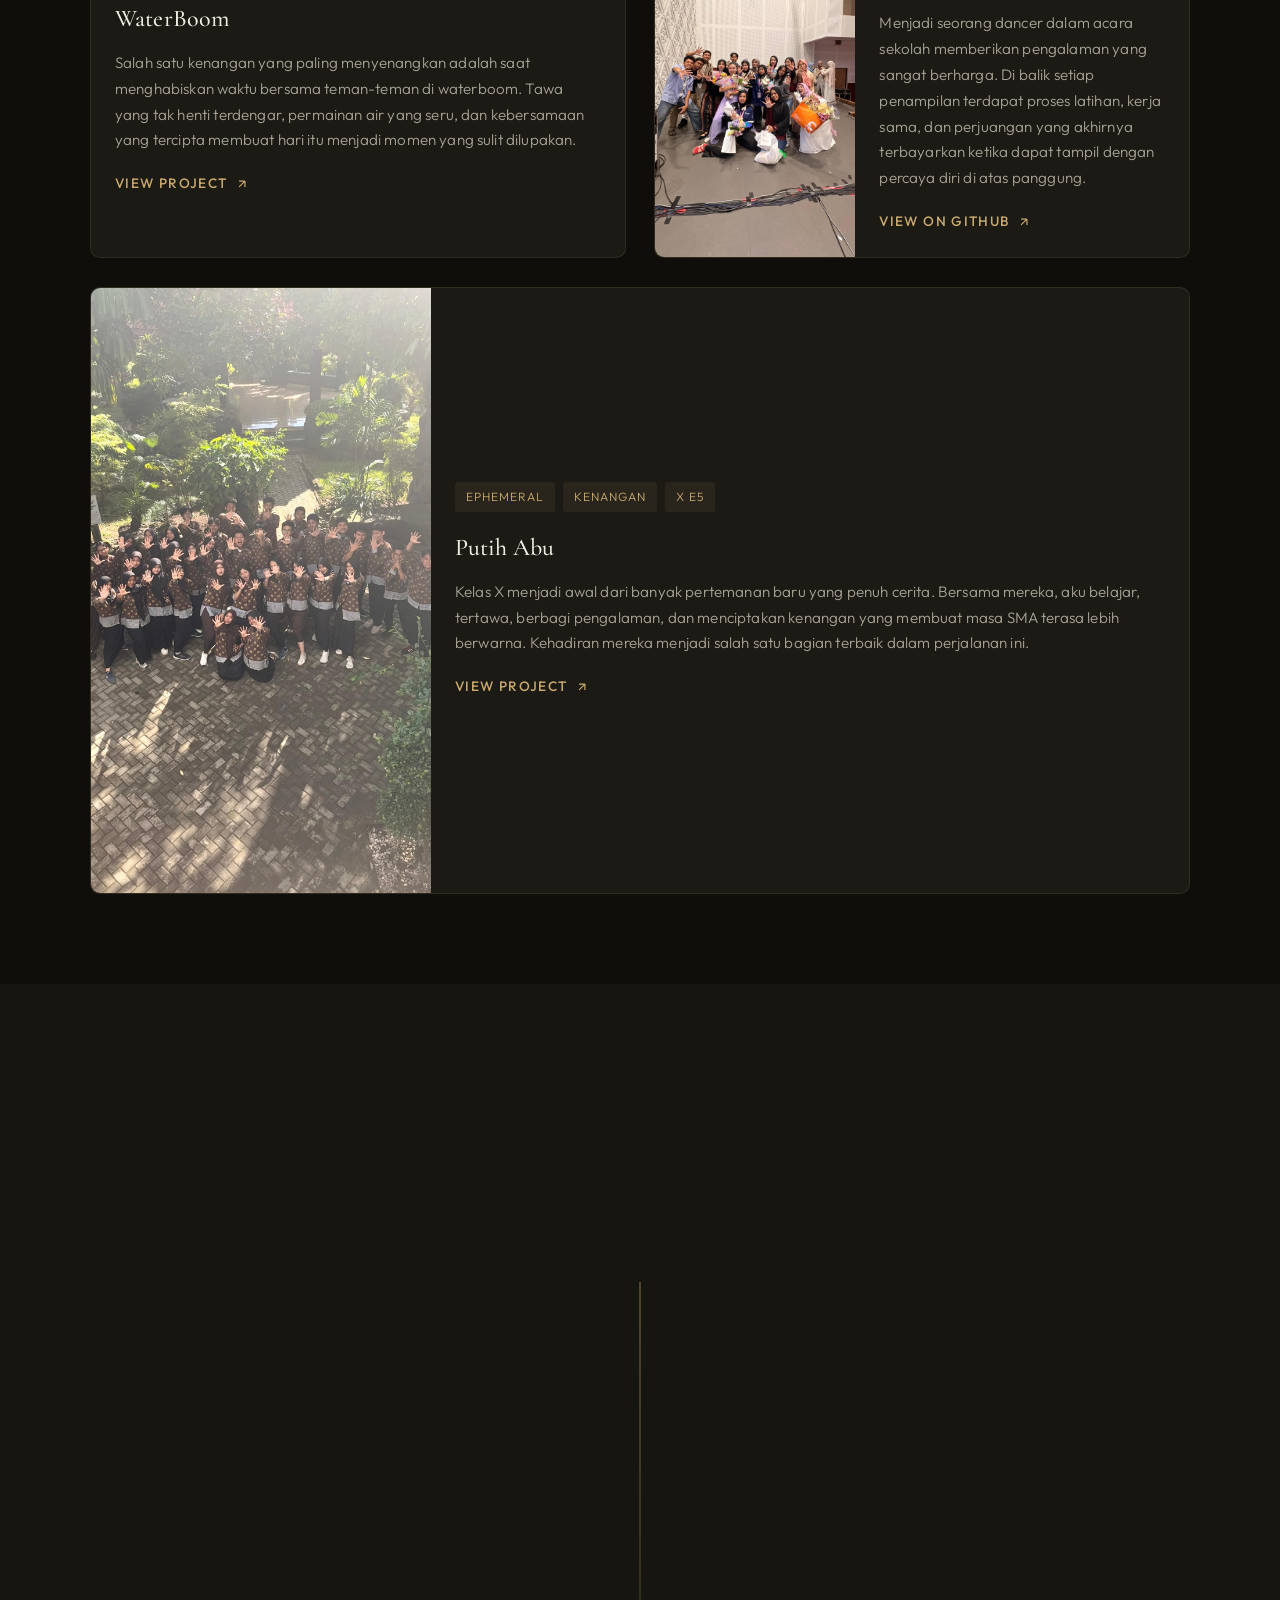
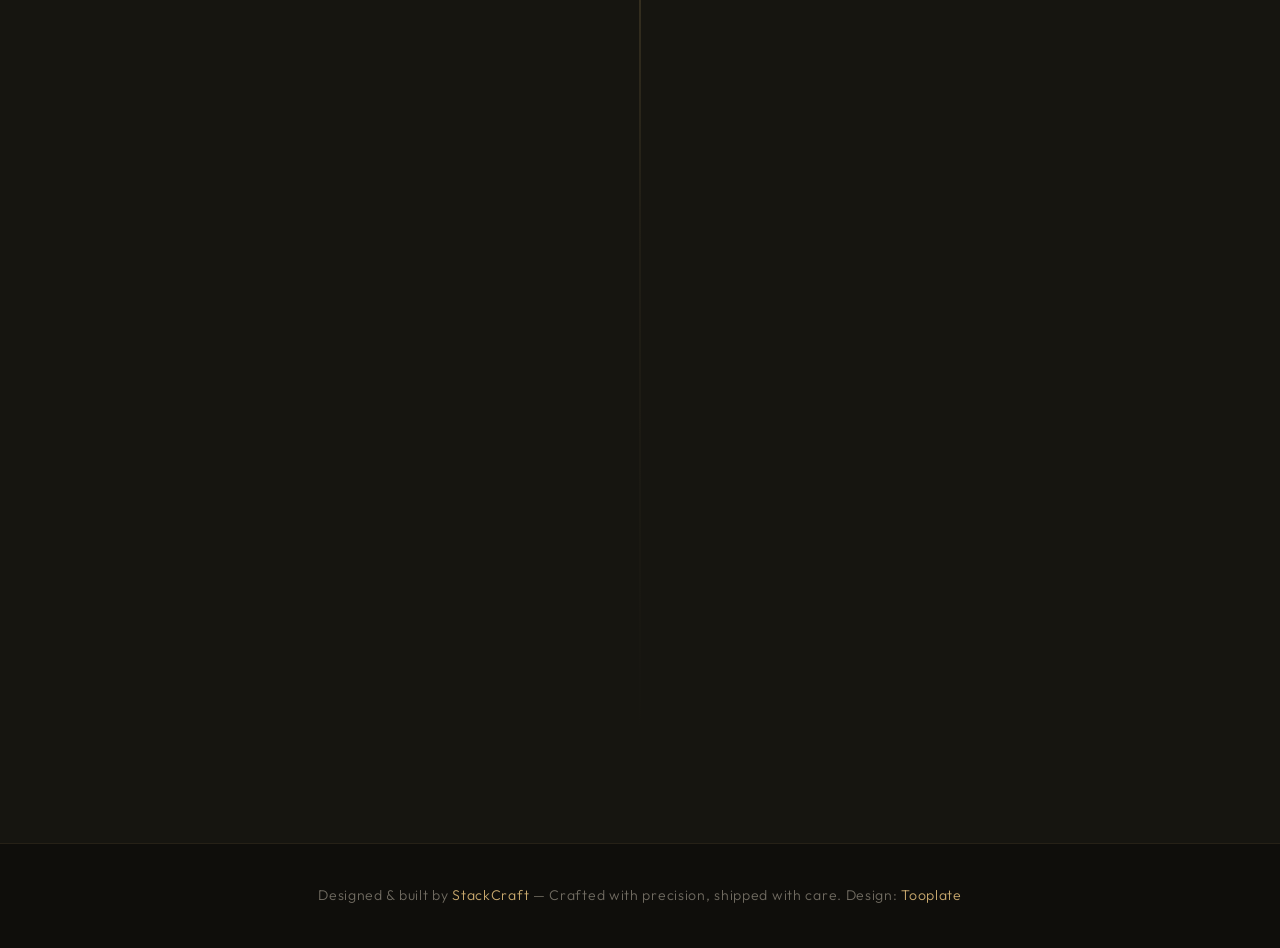
==== commit bac4d856: "Update index.html" ====
--- a/index.html
+++ b/index.html
@@ -209,7 +209,7 @@
           <img src="images/project-1.jpg" alt="Velocitor dashboard" style="width:100%;height:100%;object-fit:cover;">
         </div>
         <div class="project-info">
-          <div class="project-tags"><span class="project-tag">Next.js</span><span class="project-tag">Prisma</span><span class="project-tag">Stripe</span></div>
+          <div class="project-tags"><span class="project-tag">Seru</span><span class="project-tag">Asik</span><span class="project-tag">Byuurr</span></div>
           <h3 class="project-name">WaterBoom</h3>
           <p class="project-desc">Salah satu kenangan yang paling menyenangkan adalah saat menghabiskan waktu bersama teman-teman di waterboom. Tawa yang tak henti terdengar, permainan air yang seru, dan kebersamaan yang tercipta membuat hari itu menjadi momen yang sulit dilupakan.
 </p>
@@ -222,7 +222,7 @@
           <img src="images/project-2.jpg" alt="Gridlock task board" style="width:100%;height:100%;object-fit:cover;">
         </div>
         <div class="project-info">
-          <div class="project-tags"><span class="project-tag">React</span><span class="project-tag">WebSocket</span><span class="project-tag">Go</span></div>
+          <div class="project-tags"><span class="project-tag">Sunset</span><span class="project-tag">Dewata</span><span class="project-tag">Pantai</span></div>
           <h3 class="project-name">Pulau Bali</h3>
           <p class="project-desc">Perjalanan ke Bali menjadi salah satu pengalaman yang paling berkesan. Keindahan alam, suasana yang berbeda, serta setiap momen yang dihabiskan di sana menghadirkan banyak cerita dan kenangan indah yang akan selalu tersimpan dalam ingatan.</p>
           <a href="#" class="project-link">View Project <svg viewBox="0 0 24 24" fill="none" stroke="currentColor" stroke-width="2"><path d="M7 17L17 7M17 7H7M17 7v10"/></svg></a>
@@ -234,7 +234,7 @@
           <img src="images/project-3.jpg" alt="Scaffold CLI code" style="width:100%;height:100%;object-fit:cover;">
         </div>
         <div class="project-info">
-          <div class="project-tags"><span class="project-tag">TypeScript</span><span class="project-tag">CLI</span><span class="project-tag">Open Source</span></div>
+          <div class="project-tags"><span class="project-tag">Memorable</span><span class="project-tag">Keren</span><span class="project-tag">Ramai</span></div>
           <h3 class="project-name">Grand Concert</h3>
           <p class="project-desc">Menjadi seorang dancer dalam acara sekolah memberikan pengalaman yang sangat berharga. Di balik setiap penampilan terdapat proses latihan, kerja sama, dan perjuangan yang akhirnya terbayarkan ketika dapat tampil dengan percaya diri di atas panggung.</p>
           <a href="#" class="project-link">View on GitHub <svg viewBox="0 0 24 24" fill="none" stroke="currentColor" stroke-width="2"><path d="M7 17L17 7M17 7H7M17 7v10"/></svg></a>
@@ -246,7 +246,7 @@
           <img src="images/project-4.jpg" alt="Meridian edge network" style="width:100%;height:100%;object-fit:cover;">
         </div>
         <div class="project-info">
-          <div class="project-tags"><span class="project-tag">Rust</span><span class="project-tag">WASM</span><span class="project-tag">Edge</span></div>
+          <div class="project-tags"><span class="project-tag">Ephemeral</span><span class="project-tag">Kenangan</span><span class="project-tag">X E5</span></div>
           <h3 class="project-name">Putih Abu</h3>
           <p class="project-desc">Kelas X menjadi awal dari banyak pertemanan baru yang penuh cerita. Bersama mereka, aku belajar, tertawa, berbagi pengalaman, dan menciptakan kenangan yang membuat masa SMA terasa lebih berwarna. Kehadiran mereka menjadi salah satu bagian terbaik dalam perjalanan ini.
 </p>
@@ -260,94 +260,37 @@
 <!-- ============ EXPERIENCE ============ -->
 <section class="section experience-section" id="experience">
   <div class="section-inner">
-    <div class="section-label reveal">Experience</div>
-    <div class="section-title reveal">Where I've been</div>
-    <div class="section-subtitle reveal">A trajectory shaped by challenging problems, great teams, and continuous growth.</div>
+    <div class="section-label reveal">Journey</div>
+    <div class="section-title reveal">Kenangan</div>
+    <div class="section-subtitle reveal">Hari dimana aku merasa bahwa hari itu sangatlah spesial.</div>
 
     <div class="timeline">
       <div class="timeline-item reveal">
         <div class="timeline-dot"></div>
-        <div class="timeline-date">2022 — Present</div>
-        <div class="timeline-role">Senior Full-Stack Engineer</div>
-        <div class="timeline-company">Stratos Systems</div>
-        <div class="timeline-desc">Leading frontend architecture for a cloud infrastructure platform serving 15,000+ developers. Designed the component system, migrated legacy jQuery modules to React, and cut page load times by 40%.</div>
+        <div class="timeline-date">2009-2013</div>
+        <div class="timeline-role">Masa kecil cece</div>
+        <div class="timeline-desc">Masa kecilku dipenuhi tawa, permainan, dan kenangan indah bersama keluarga serta teman-temanku. Meski sederhana, momen-momen itu selalu menjadi bagian yang berharga dalam hidupku.</div>
       </div>
 
       <div class="timeline-item reveal">
         <div class="timeline-dot"></div>
-        <div class="timeline-date">2020 — 2022</div>
-        <div class="timeline-role">Software Engineer</div>
-        <div class="timeline-company">Luminary Labs</div>
-        <div class="timeline-desc">Built and maintained microservices powering real-time data pipelines for fintech clients. Owned the notification system handling 2M+ daily events with 99.97% uptime.</div>
+        <div class="timeline-date">2015-2016</div>
+        <div class="timeline-role">Apa itu sekolah?</div>
+        <div class="timeline-desc">Hari pertama mengenal sekolah, dipenuhi rasa penasaran dan langkah kecil untuk mengenal dunia baru. dari mencari teman hingga beradaptasi dengan lingkungan sekolah, semuanya menjadi awal kenangan indah.</div>
       </div>
 
       <div class="timeline-item reveal">
         <div class="timeline-dot"></div>
-        <div class="timeline-date">2018 — 2020</div>
-        <div class="timeline-role">Frontend Developer</div>
-        <div class="timeline-company">Pixel & Code Agency</div>
-        <div class="timeline-desc">Delivered responsive, accessible web applications for clients ranging from early-stage startups to Fortune 500 companies. Specialized in animation-heavy marketing sites and progressive web apps.</div>
+        <div class="timeline-date">2022-2025</div>
+        <div class="timeline-role">Bhawara</div>
+        <div class="timeline-desc">Tiga tahun di SMP berlalu begitu cepat. Diisi dengan tawa, cerita, dan berbagai pengalaman bersama teman-teman. Masaa itu menjadi bagian indah yang akan selalu tersimpan di dalam kenangan.</div>
       </div>
 
       <div class="timeline-item reveal">
         <div class="timeline-dot"></div>
-        <div class="timeline-date">2016 — 2018</div>
-        <div class="timeline-role">Junior Developer</div>
-        <div class="timeline-company">NovaByte Inc.</div>
-        <div class="timeline-desc">Started my career building internal tools and prototyping client features. Learned the fundamentals of shipping production code, writing tests, and collaborating through code review.</div>
-      </div>
-    </div>
-  </div>
-</section>
-
-<!-- ============ CONTACT ============ -->
-<div class="divider"></div>
-<section class="section" id="contact">
-  <div class="section-inner">
-    <div class="section-label reveal">Contact</div>
-    <div class="section-title reveal">Let's build something</div>
-    <div class="section-subtitle reveal">Whether it's a project collaboration, consulting opportunity, or just a conversation about code — I'd like to hear from you.</div>
-
-    <div class="contact-grid">
-      <div class="contact-text reveal">
-        <h3>Get in touch</h3>
-        <p>I'm currently open to freelance projects and full-time roles where I can work on meaningful products with thoughtful teams. I respond to every message within 24 hours.</p>
-
-        <a href="/cdn-cgi/l/email-protection#3e565b5252517e4d4a5f5d555d4c5f584a105a5b48" class="contact-email">
-          <svg viewBox="0 0 24 24" fill="none" stroke="currentColor" stroke-width="1.5"><rect x="2" y="4" width="20" height="16" rx="2"/><path d="M22 4l-10 8L2 4"/></svg>
-          <span class="__cf_email__" data-cfemail="5c34393030331c2f283d3f373f2e3d3a287238392a">[email&#160;protected]</span>
-        </a>
-
-        <div class="social-links">
-          <a href="#" class="social-link" aria-label="GitHub">
-            <svg viewBox="0 0 24 24" fill="currentColor"><path d="M12 .297c-6.63 0-12 5.373-12 12 0 5.303 3.438 9.8 8.205 11.385.6.113.82-.258.82-.577 0-.285-.01-1.04-.015-2.04-3.338.724-4.042-1.61-4.042-1.61C4.422 18.07 3.633 17.7 3.633 17.7c-1.087-.744.084-.729.084-.729 1.205.084 1.838 1.236 1.838 1.236 1.07 1.835 2.809 1.305 3.495.998.108-.776.417-1.305.76-1.605-2.665-.3-5.466-1.332-5.466-5.93 0-1.31.465-2.38 1.235-3.22-.135-.303-.54-1.523.105-3.176 0 0 1.005-.322 3.3 1.23.96-.267 1.98-.399 3-.405 1.02.006 2.04.138 3 .405 2.28-1.552 3.285-1.23 3.285-1.23.645 1.653.24 2.873.12 3.176.765.84 1.23 1.91 1.23 3.22 0 4.61-2.805 5.625-5.475 5.92.42.36.81 1.096.81 2.22 0 1.606-.015 2.896-.015 3.286 0 .315.21.69.825.57C20.565 22.092 24 17.592 24 12.297c0-6.627-5.373-12-12-12"/></svg>
-          </a>
-          <a href="#" class="social-link" aria-label="LinkedIn">
-            <svg viewBox="0 0 24 24" fill="currentColor"><path d="M20.447 20.452h-3.554v-5.569c0-1.328-.027-3.037-1.852-3.037-1.853 0-2.136 1.445-2.136 2.939v5.667H9.351V9h3.414v1.561h.046c.477-.9 1.637-1.85 3.37-1.85 3.601 0 4.267 2.37 4.267 5.455v6.286zM5.337 7.433a2.062 2.062 0 0 1-2.063-2.065 2.064 2.064 0 1 1 2.063 2.065zm1.782 13.019H3.555V9h3.564v11.452zM22.225 0H1.771C.792 0 0 .774 0 1.729v20.542C0 23.227.792 24 1.771 24h20.451C23.2 24 24 23.227 24 22.271V1.729C24 .774 23.2 0 22.222 0h.003z"/></svg>
-          </a>
-          <a href="#" class="social-link" aria-label="X / Twitter">
-            <svg viewBox="0 0 24 24" fill="currentColor"><path d="M18.244 2.25h3.308l-7.227 8.26 8.502 11.24H16.17l-5.214-6.817L4.99 21.75H1.68l7.73-8.835L1.254 2.25H8.08l4.713 6.231zm-1.161 17.52h1.833L7.084 4.126H5.117z"/></svg>
-          </a>
-          <a href="#" class="social-link" aria-label="Dev.to">
-            <svg viewBox="0 0 24 24" fill="currentColor"><path d="M7.42 10.05c-.18-.16-.46-.23-.84-.23H6v4.36h.58c.37 0 .67-.08.84-.23.2-.18.3-.46.3-.94v-2c0-.49-.1-.79-.3-.96zm13.37-7.55H3.2C1.94 2.5 1 3.44 1 4.7v14.6c0 1.26.94 2.2 2.2 2.2h17.6c1.26 0 2.2-.94 2.2-2.2V4.7c0-1.26-.94-2.2-2.2-2.2zM9.08 14.8c0 .68-.12 1.24-.37 1.6-.3.44-.75.66-1.35.66H5V7.2h2.35c.6 0 1.05.22 1.35.66.25.37.37.9.37 1.6v5.34zm5.03-5.6H11.9v2.13h1.43v1.4H11.9v2.13h2.21v1.4H11.3c-.55 0-1-.45-1-1V7.8c0-.55.45-1 1-1h2.81v1.4zm4.97 6.25c-.25.58-.7.95-1.36.95-.54 0-.97-.2-1.3-.6l-.02-.02V16h-1.5V7.2h1.5v3.46l.02-.02c.32-.4.75-.6 1.3-.6.66 0 1.1.35 1.36.95.12.28.18.67.18 1.17v2.58c0 .5-.06.88-.18 1.17z"/></svg>
-          </a>
-        </div>
-      </div>
-
-      <div class="contact-form reveal">
-        <div class="form-group">
-          <label for="name">Name</label>
-          <input type="text" id="name" placeholder="Your name">
-        </div>
-        <div class="form-group">
-          <label for="email">Email</label>
-          <input type="email" id="email" placeholder="you@example.com">
-        </div>
-        <div class="form-group">
-          <label for="message">Message</label>
-          <textarea id="message" placeholder="Tell me about your project..."></textarea>
-        </div>
-        <button class="btn-submit" type="button">Send Message</button>
+        <div class="timeline-date">2025-2028</div>
+        <div class="timeline-role">Putih Abu</div>
+        <div class="timeline-desc">SMA adalah tempat dimana aku tumbuh lebih dewasa. Di usia 17 tahun, aku menemukan banyak cerita baru tentang mimpi, persahabatan, dan sepotong kisah cinta yang menjadi warna dalam perjalanan remajaku.</div>
       </div>
     </div>
   </div>
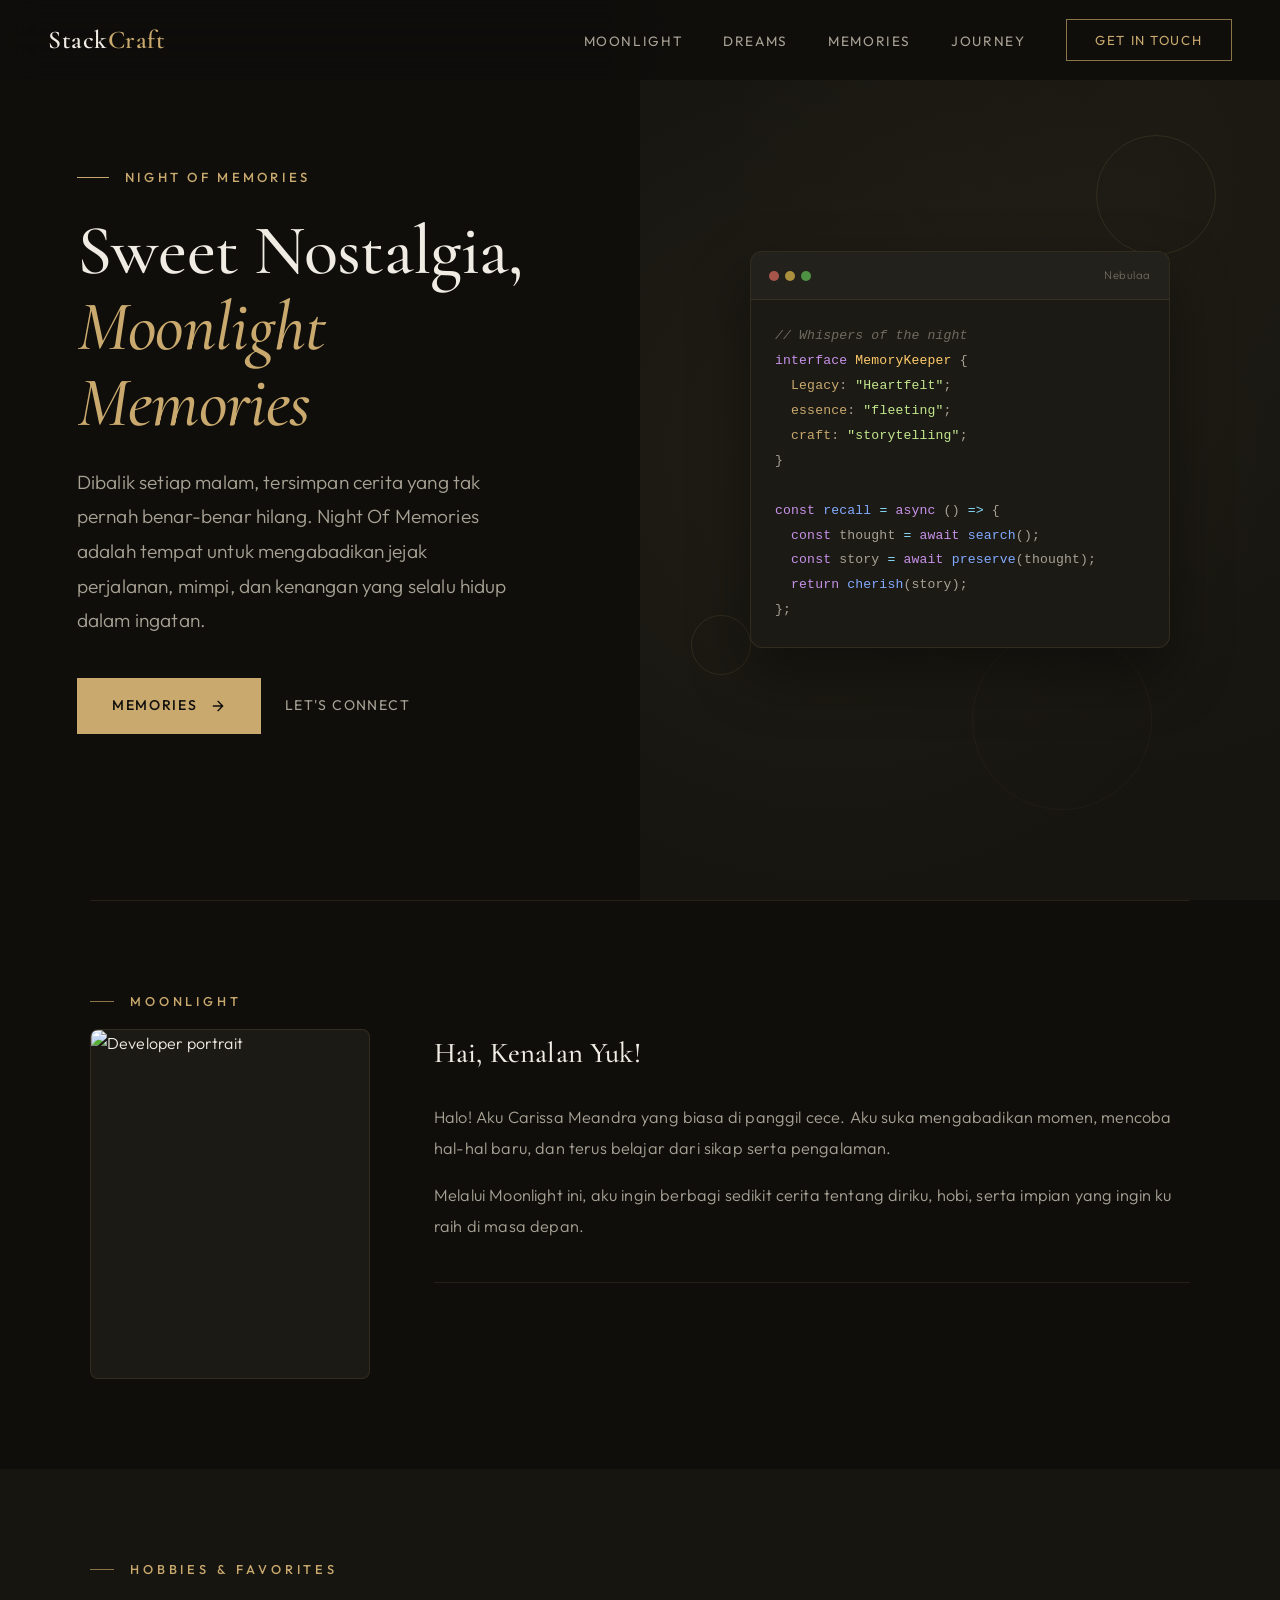
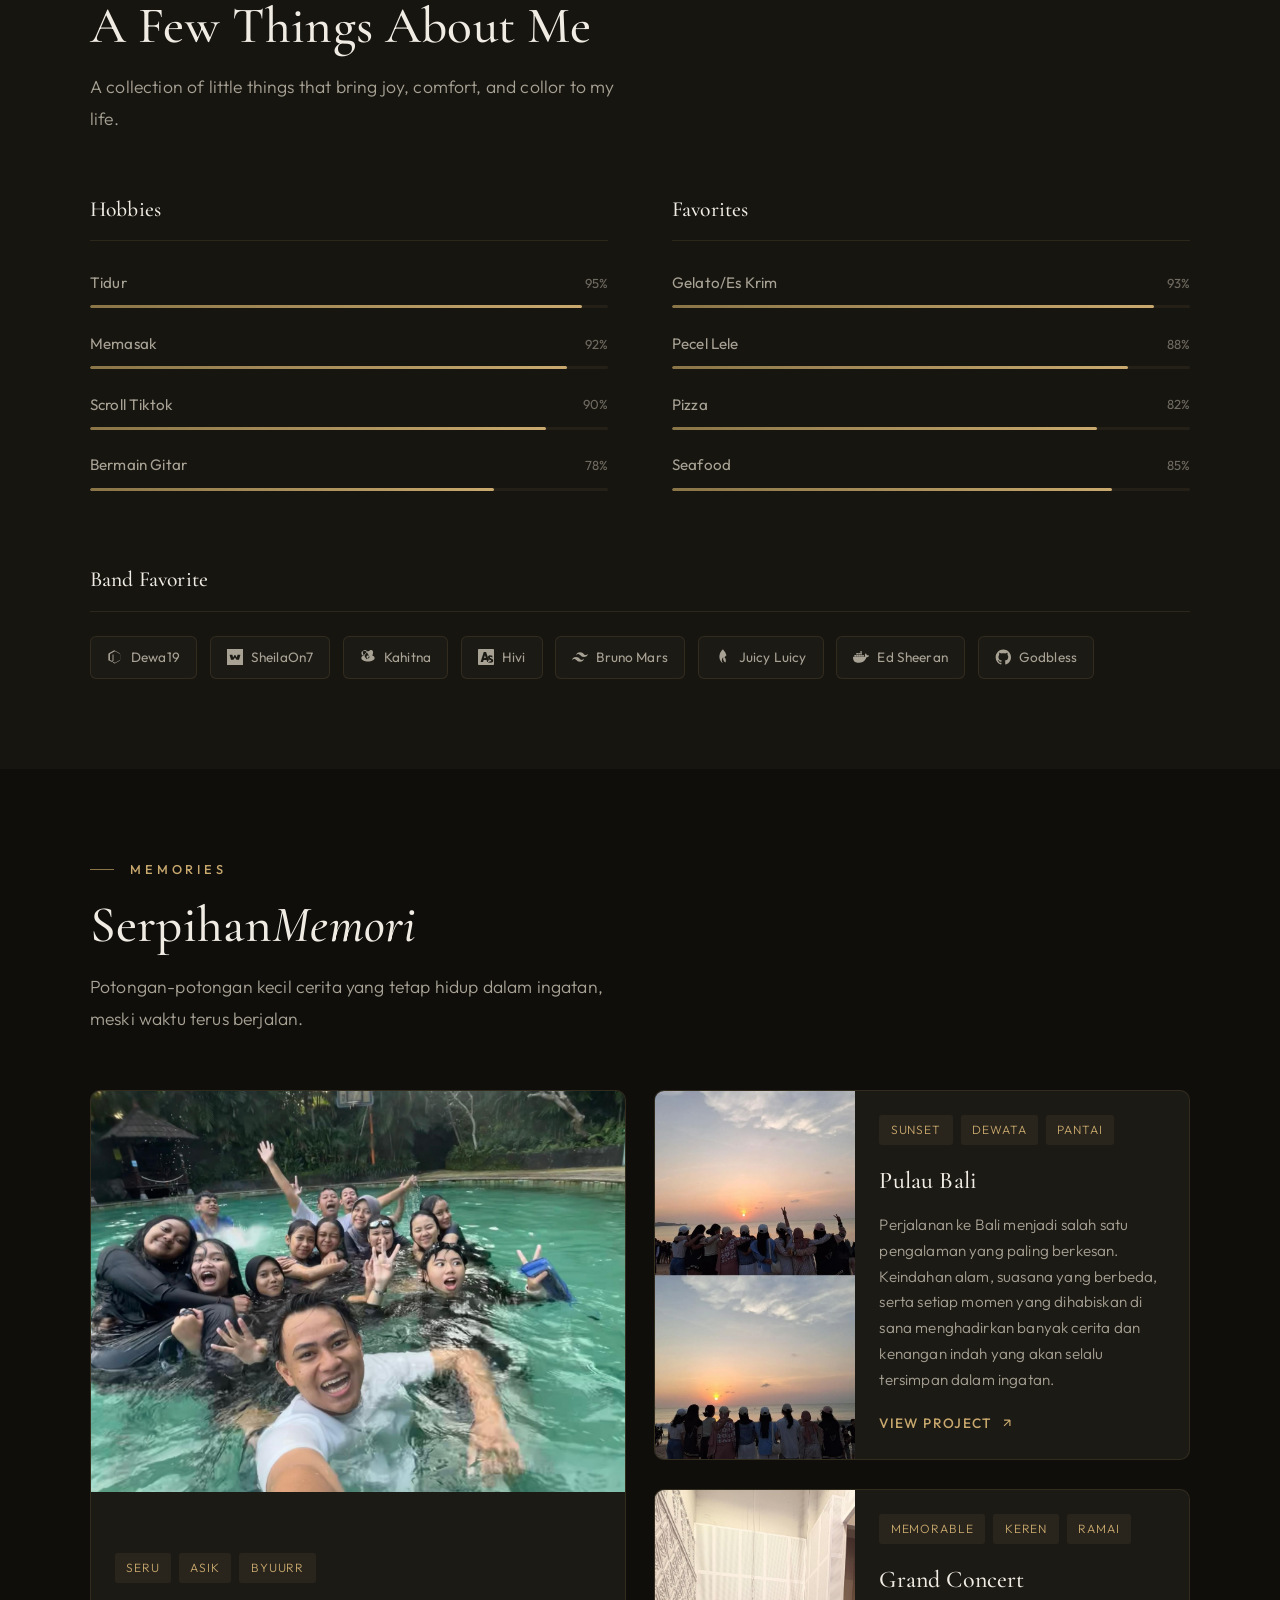
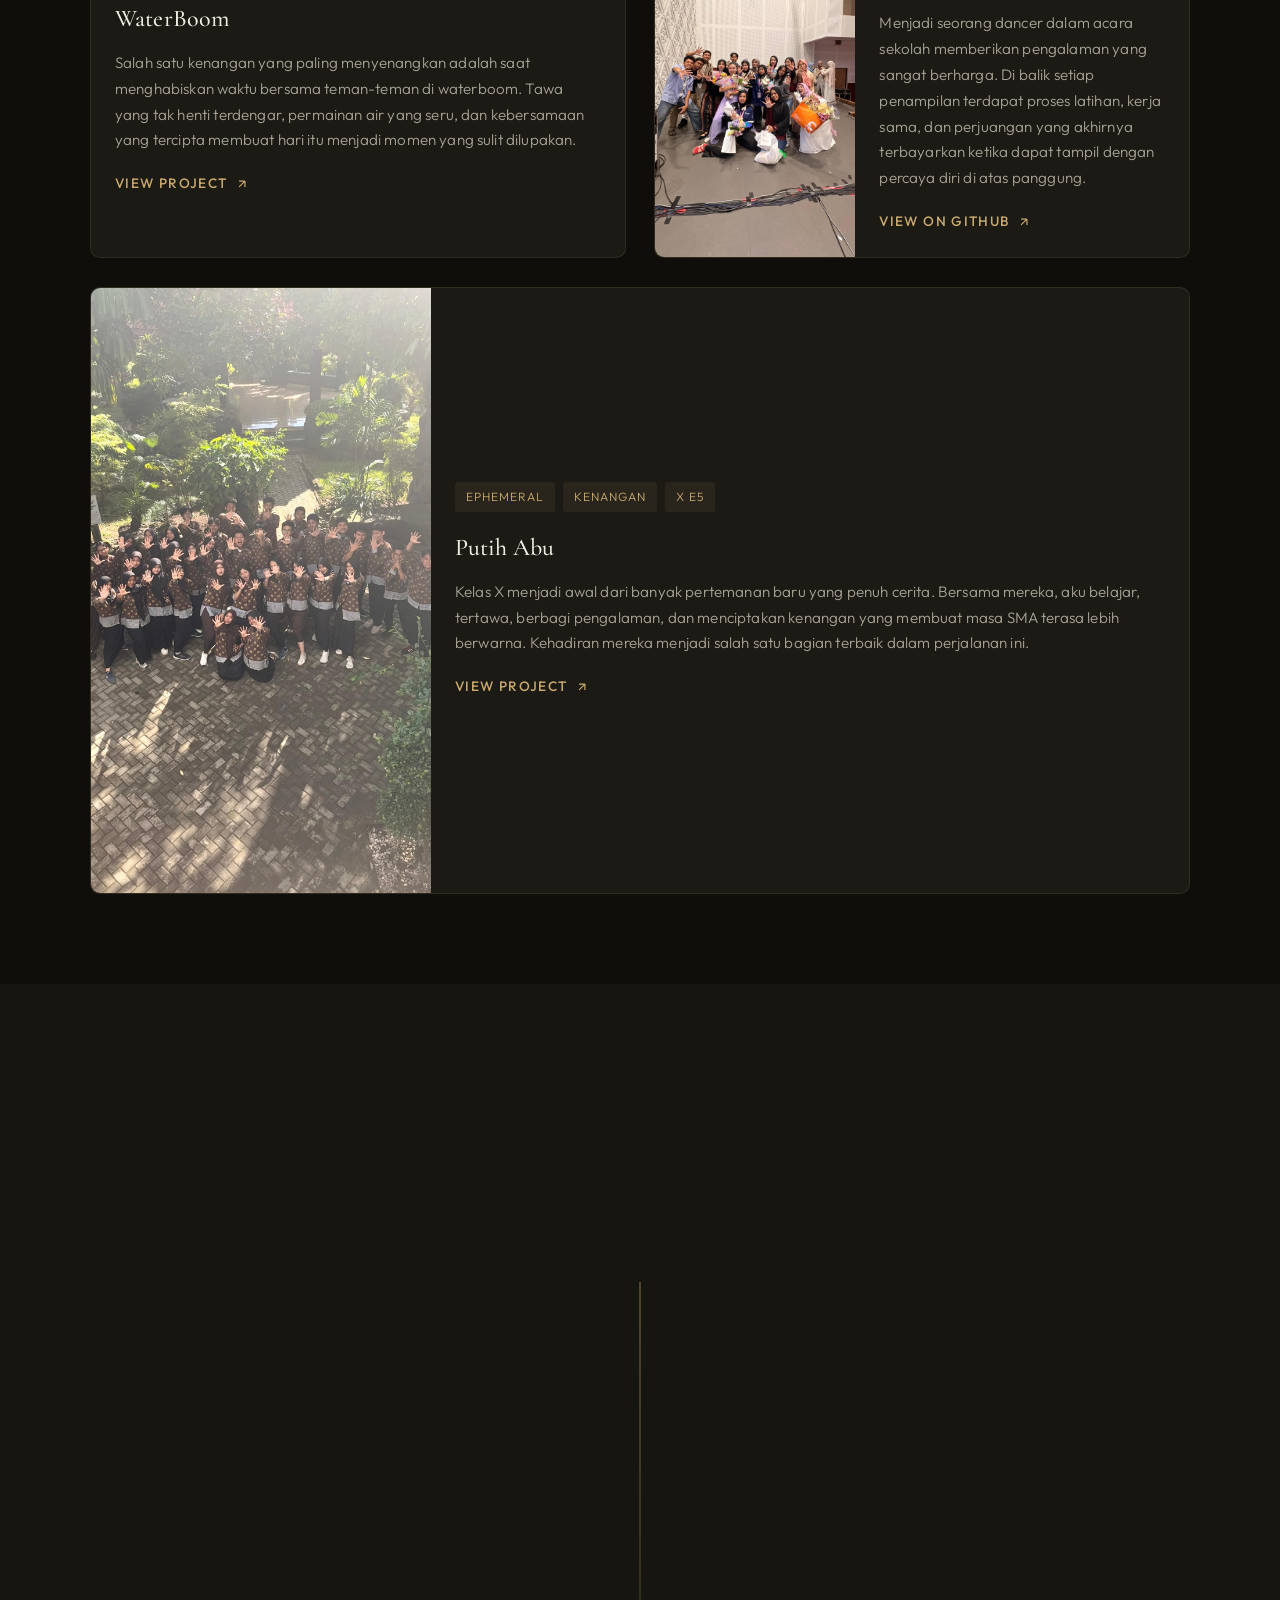
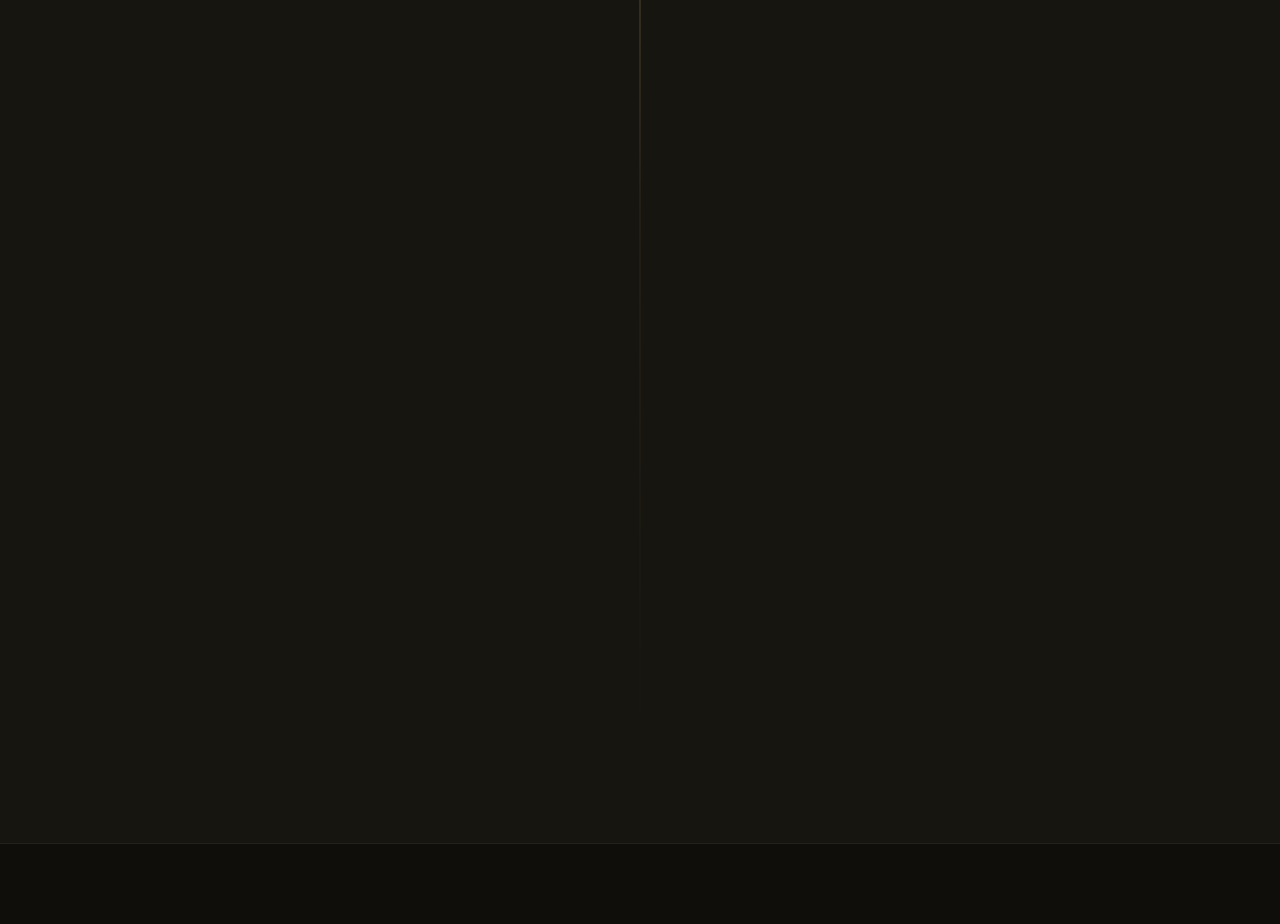
==== commit c162df7f: "Update index.html" ====
--- a/index.html
+++ b/index.html
@@ -298,8 +298,6 @@
 
 <!-- ============ FOOTER ============ -->
 <footer class="footer">
-  <p>Designed &amp; built by <a href="#hero">StackCraft</a> &mdash; Crafted with precision, shipped with care. Design: <a href="https://www.tooplate.com" rel="nofollow" target="_blank">Tooplate</a></p>
-</footer>
 
   <script src="tooplate-stackcraft-script.js"></script>
 
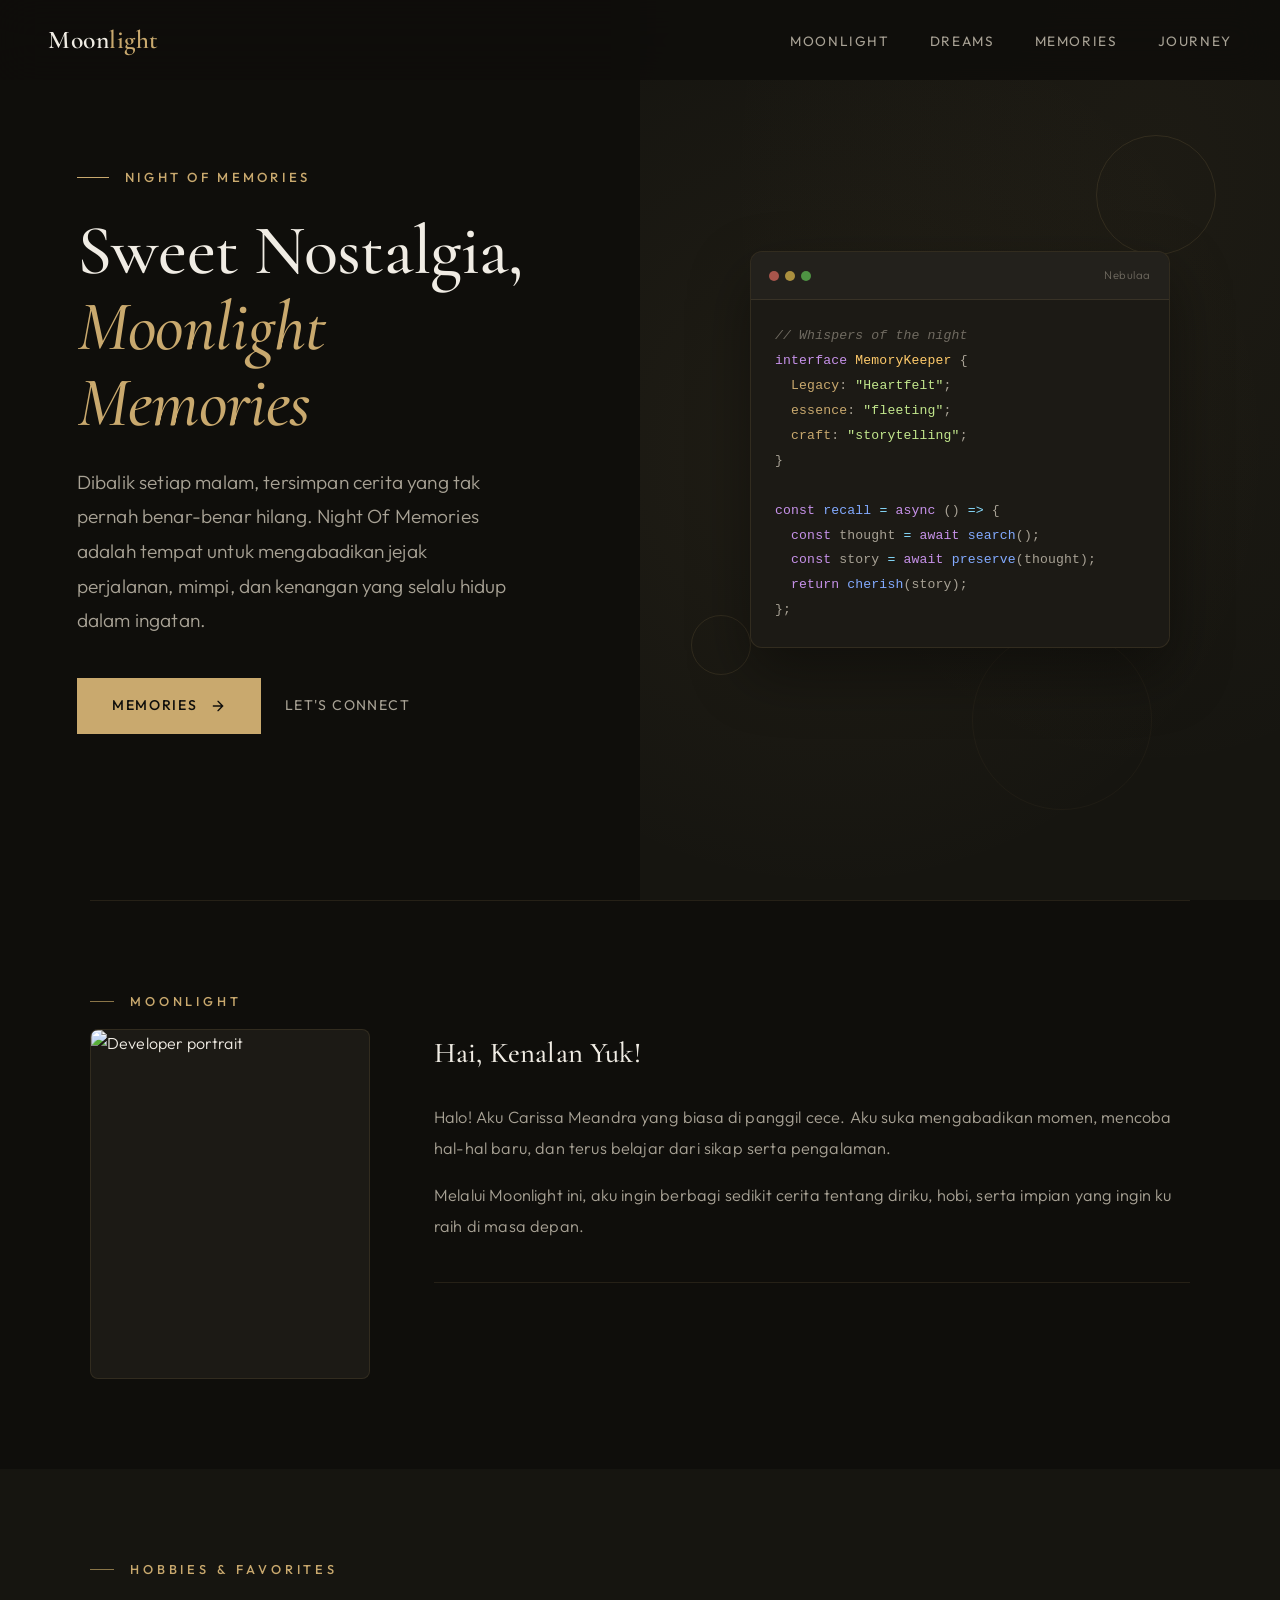
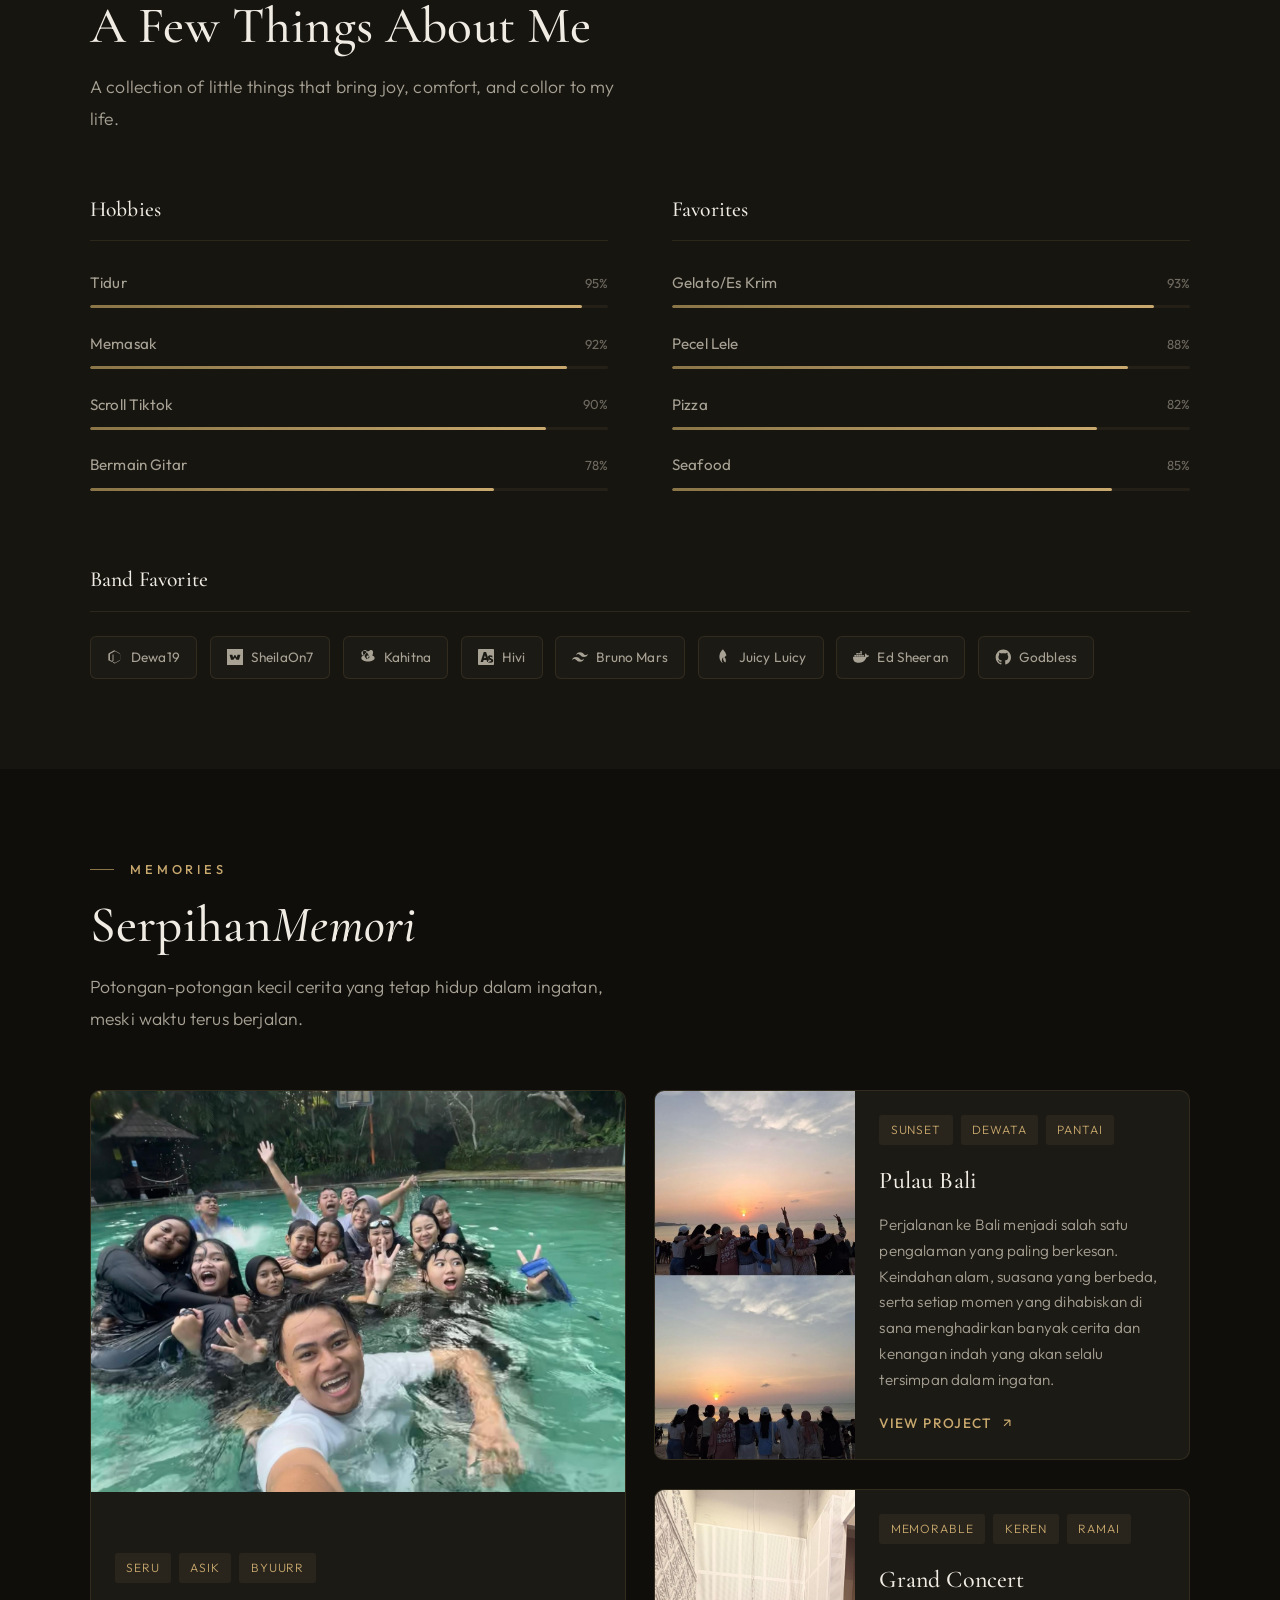
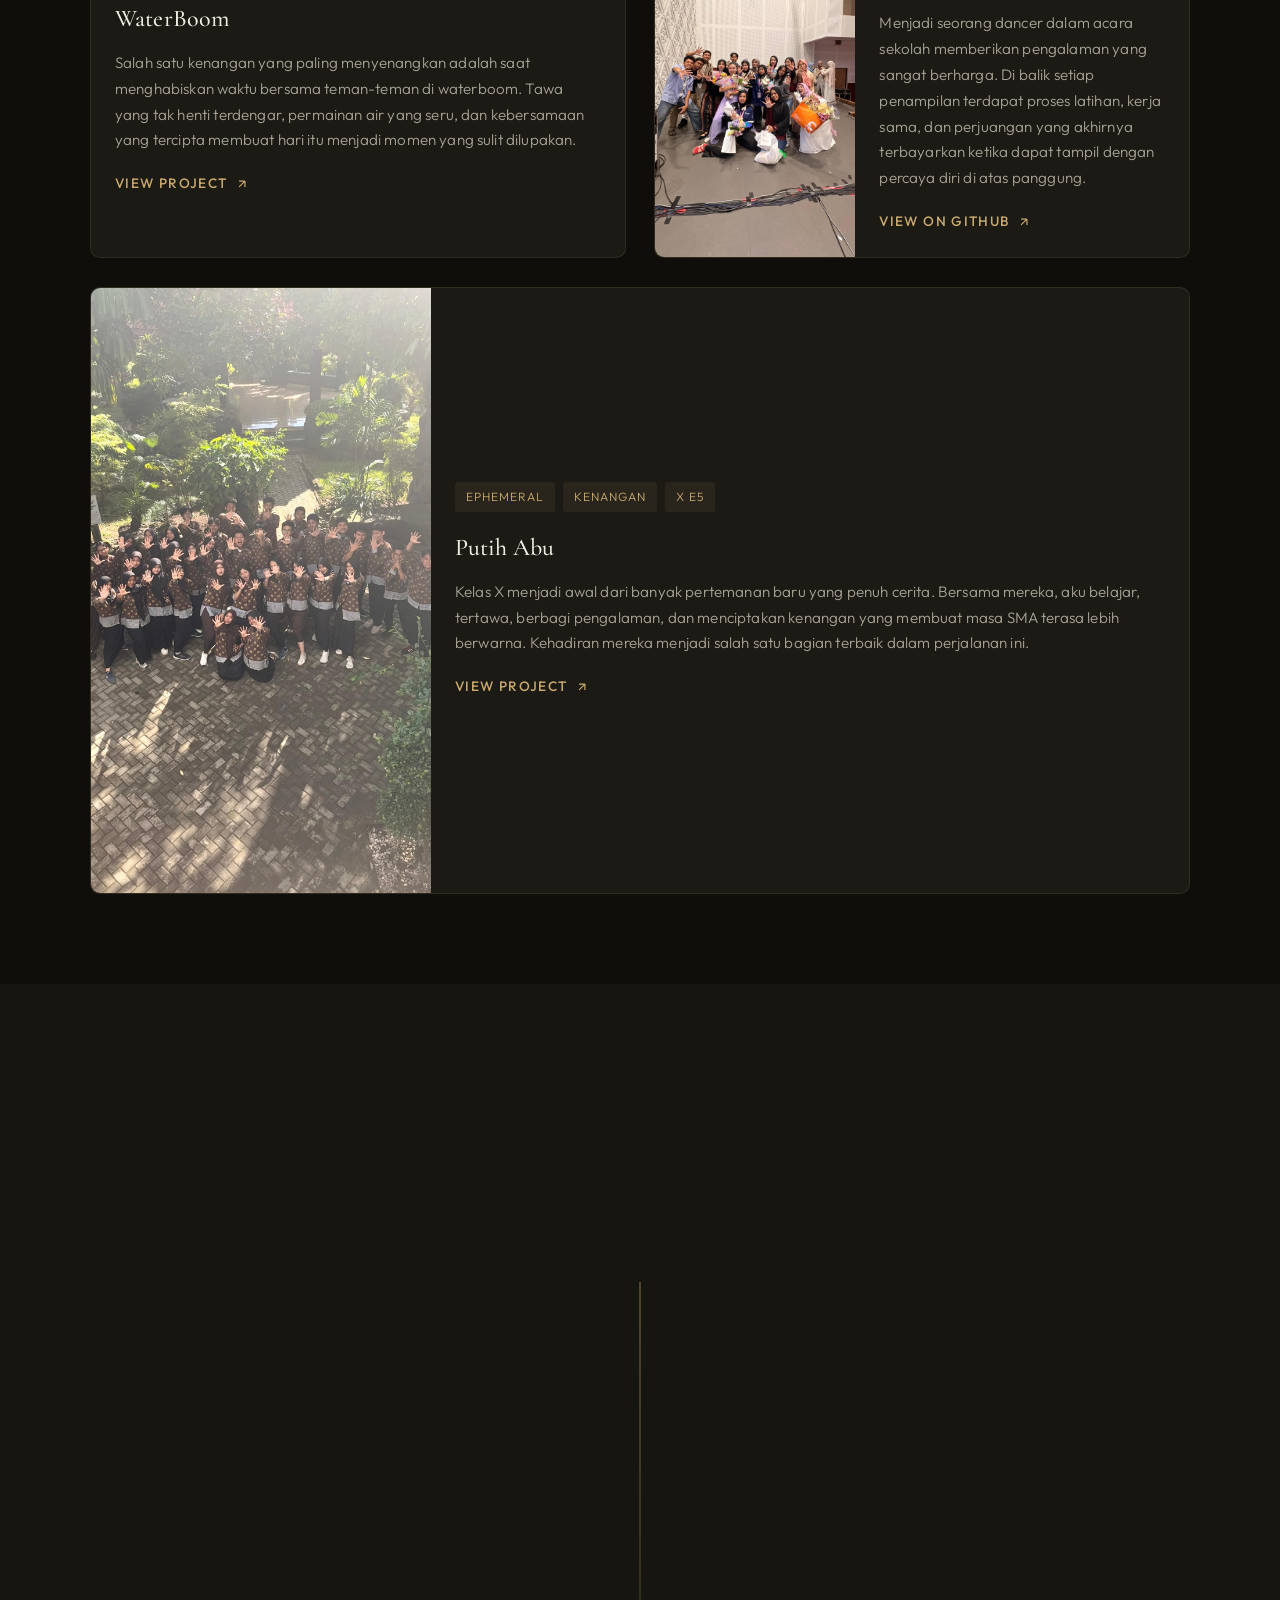
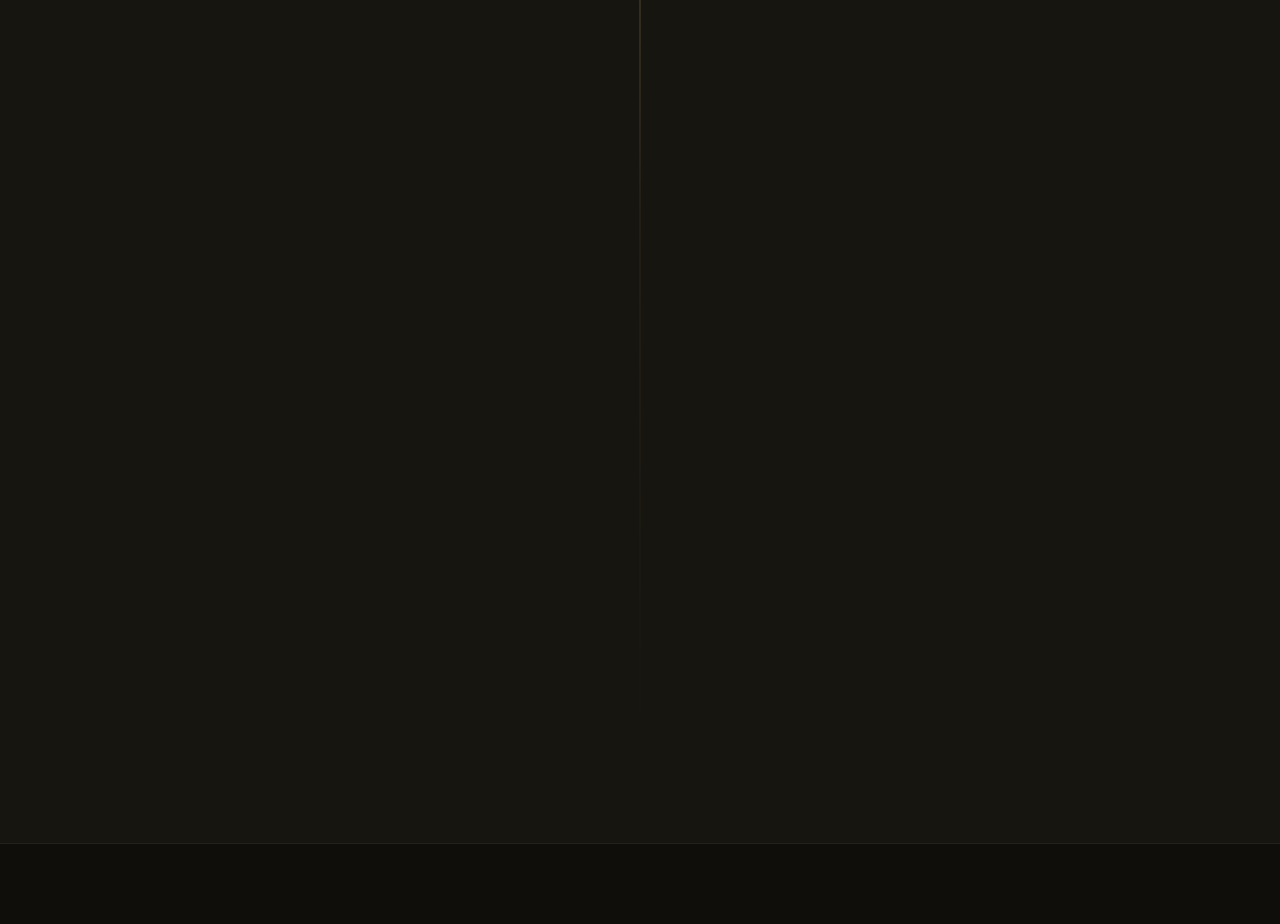
==== commit 7b2f9bb5: "Update index.html" ====
--- a/index.html
+++ b/index.html
@@ -23,13 +23,12 @@
 <!-- ============ NAVIGATION ============ -->
 <nav class="nav" id="nav">
   <div class="nav-inner">
-    <a href="#hero" class="nav-logo">Stack<span>Craft</span></a>
+    <a href="#hero" class="nav-logo">Moon<span>light</span></a>
     <ul class="nav-links" id="navLinks">
       <li><a href="#about">Moonlight</a></li>
       <li><a href="#skills">Dreams</a></li>
       <li><a href="#projects">Memories</a></li>
       <li><a href="#experience">Journey</a></li>
-      <li><a href="#contact" class="nav-cta">Get in Touch</a></li>
     </ul>
     <button class="nav-toggle" id="navToggle" aria-label="Toggle navigation">
       <span></span><span></span><span></span>
